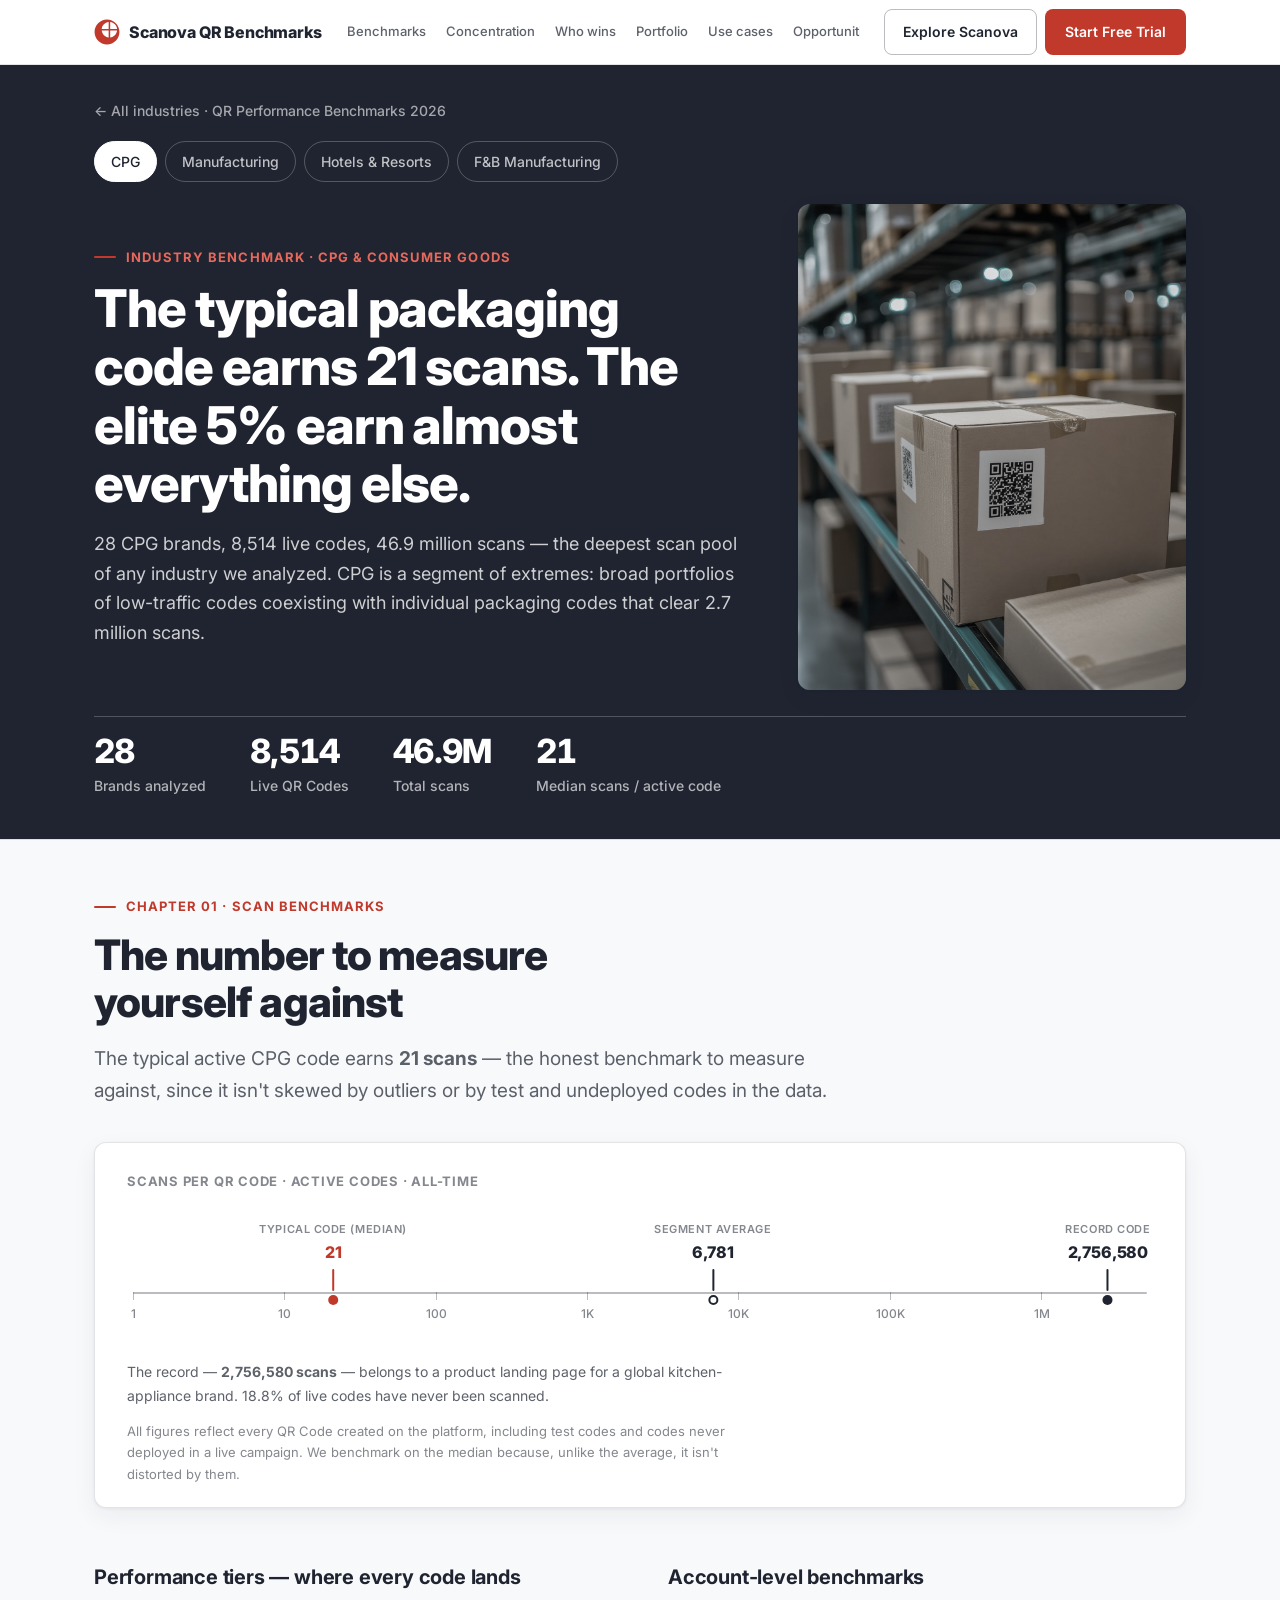
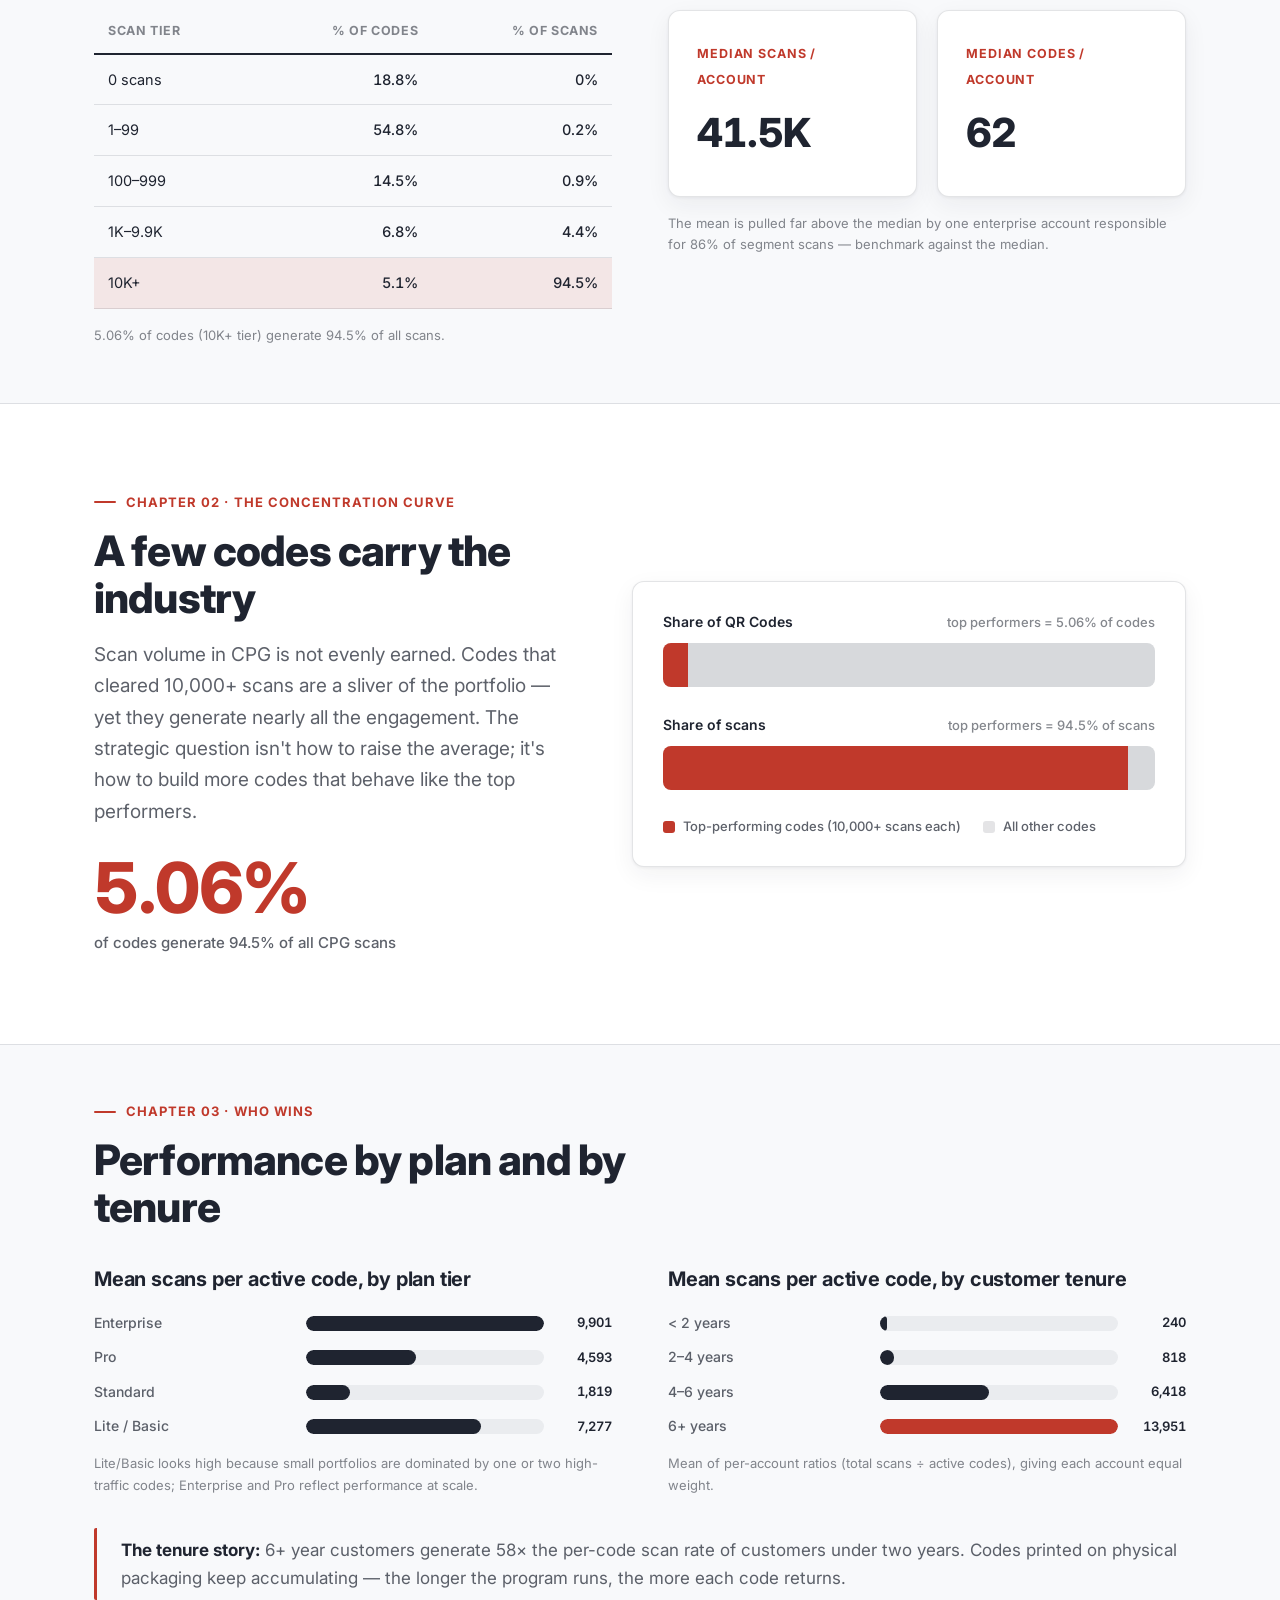
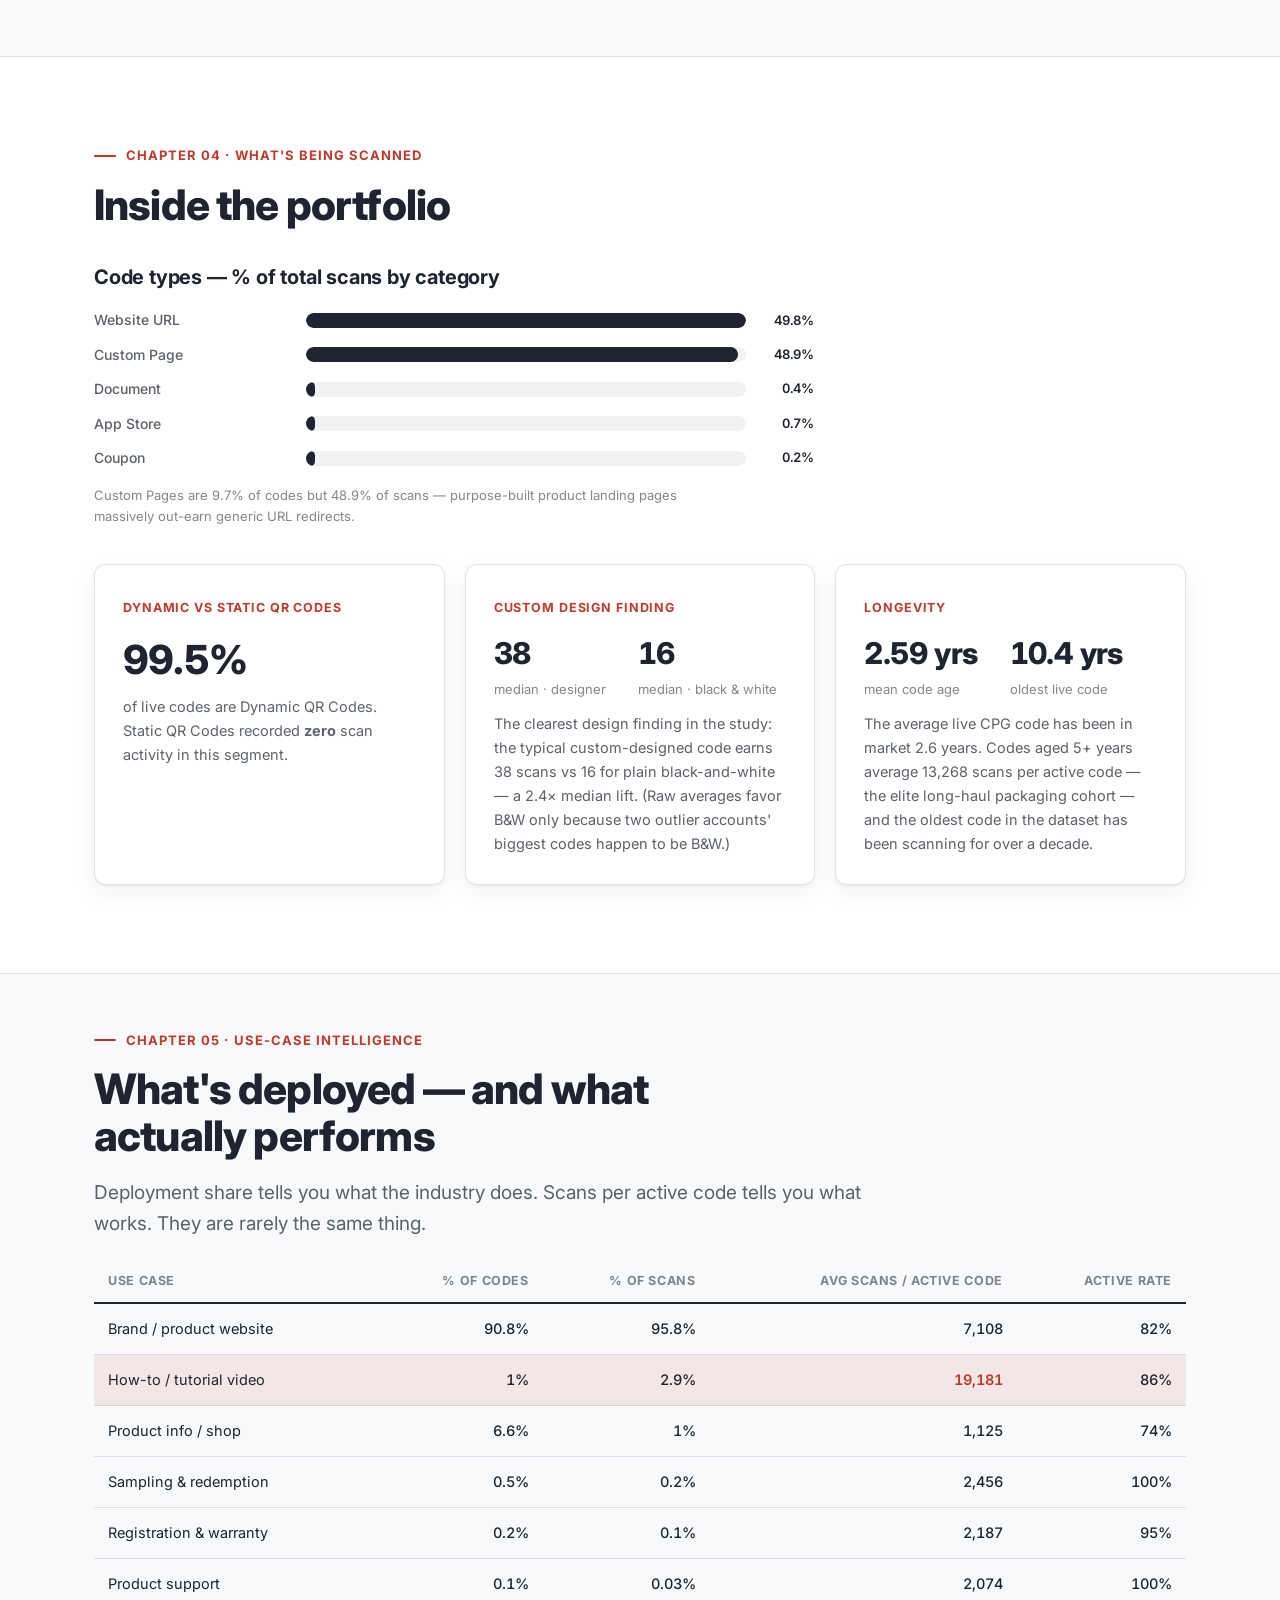
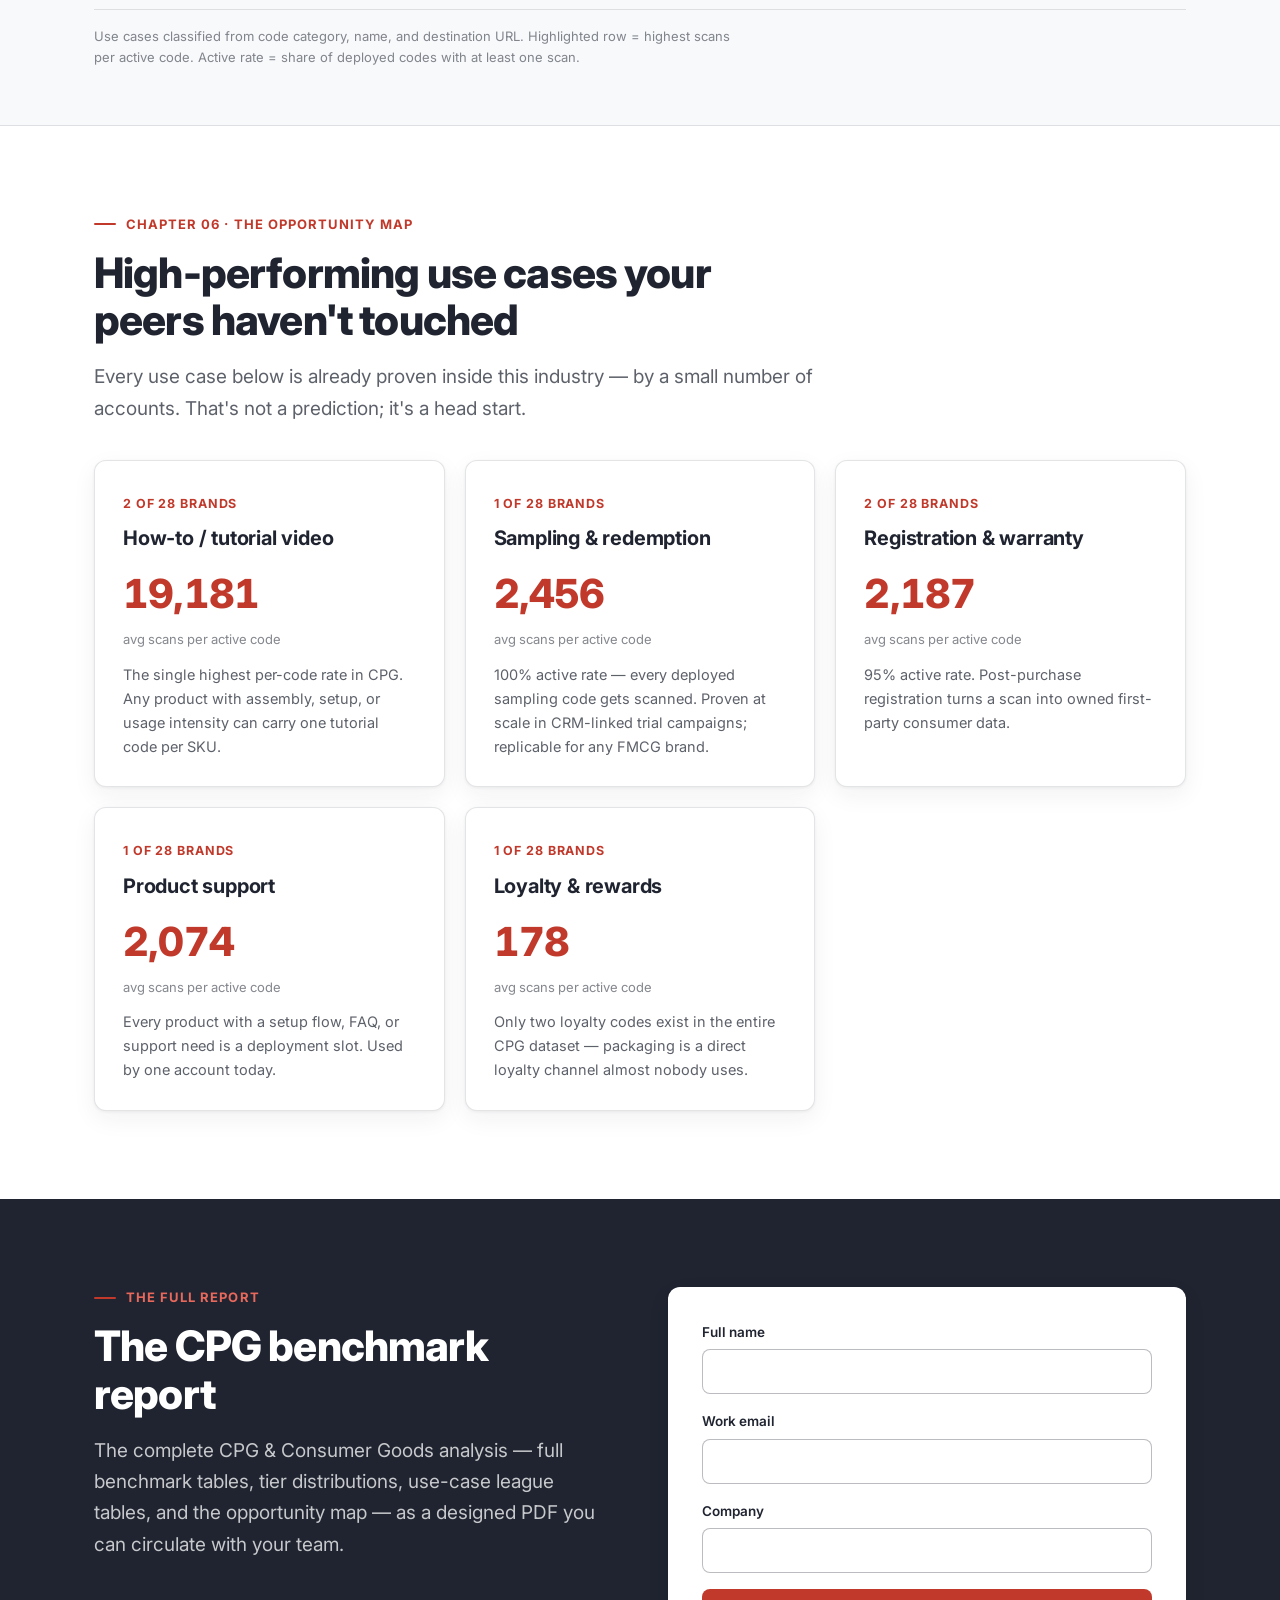
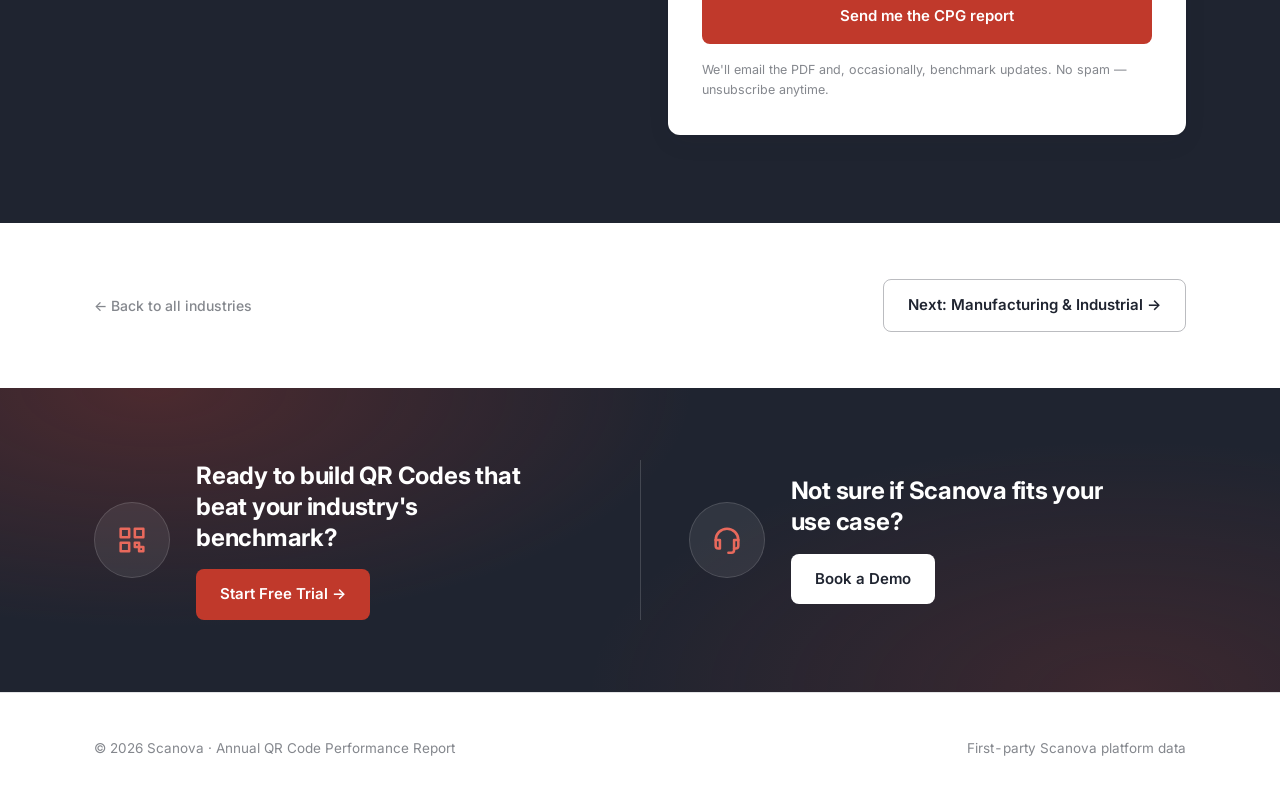
==== Annual Report/industry.html @ 104e8a63 "Initial commit: Scanova QR Code Benchmarks report site Baseline snapshot of the Annual Report site (" ====
<!DOCTYPE html>
<html lang="en">
<head>
<meta charset="UTF-8">
<meta name="viewport" content="width=device-width, initial-scale=1">
<title>Industry QR Benchmarks | Scanova</title>
<meta name="description" content="QR Code performance benchmarks from first-party Scanova scan data.">
<link rel="preconnect" href="https://fonts.googleapis.com">
<link rel="preconnect" href="https://fonts.gstatic.com" crossorigin>
<link href="https://fonts.googleapis.com/css2?family=Inter:wght@400;500;600;700;800&display=swap" rel="stylesheet">
<link rel="stylesheet" href="styles.css">
</head>
<body>

<nav class="nav">
  <div class="wrap nav-inner">
    <a class="brand" href="index.html"><img class="brand-logo" src="logo-icon-red.svg" alt="Scanova" width="26" height="26"><span>Scanova QR Benchmarks</span></a>
    <div class="nav-links chapter-nav">
      <a href="#benchmarks">Benchmarks</a>
      <a href="#concentration">Concentration</a>
      <a href="#who-wins">Who wins</a>
      <a href="#portfolio">Portfolio</a>
      <a href="#use-cases">Use cases</a>
      <a href="#opportunities">Opportunities</a>
    </div>
    <div class="nav-ctas">
      <a class="nav-cta-ghost" href="https://scanova.io/" target="_blank" rel="noopener">Explore Scanova</a>
      <a class="nav-cta" href="https://app.scanova.io/auth/register" target="_blank" rel="noopener">Start Free Trial</a>
    </div>
  </div>
</nav>

<!-- ============ HERO ============ -->
<header class="page-hero hero-dark" id="page-hero">
  <div class="wrap">
    <a class="crumb" href="index.html">← All industries · QR Performance Benchmarks 2026</a>
    <div class="switcher" id="switcher" style="margin-top:18px"></div>
    <div class="hero-grid" style="margin-top:30px">
      <div>
        <p class="eyebrow" id="h-eyebrow"></p>
        <h1 style="margin-top:14px;max-width:20ch" id="h-title"></h1>
        <p class="lede" style="margin-top:20px" id="h-summary"></p>
      </div>
      <div class="photo">
        <img id="h-photo" alt="" loading="eager" decoding="async">
      </div>
    </div>
    <div class="meta-strip" id="h-meta"></div>
  </div>
</header>

<!-- ============ 01 BENCHMARKS ============ -->
<section class="tight band" id="benchmarks">
  <div class="wrap">
    <p class="eyebrow">Chapter 01 · Scan benchmarks</p>
    <h2 style="max-width:22ch">The number to measure yourself against</h2>
    <p class="lede" id="b-lede"></p>

    <div class="instrument reveal">
      <div class="instrument-head">
        <span class="instrument-title">Scans per QR Code · active codes · all-time</span>
      </div>
      <div class="scale" id="b-scale"></div>
      <p class="instrument-note" id="b-note"></p>
      <p class="foot-note" style="margin-top:14px">All figures reflect every QR Code created on the platform, including test codes and codes never deployed in a live campaign. We benchmark on the median because, unlike the average, it isn't distorted by them.</p>
    </div>

    <div class="two-col" style="margin-top:56px">
      <div class="reveal">
        <h3>Performance tiers — where every code lands</h3>
        <div class="tbl-scroll">
          <table class="tbl" id="tier-table">
            <thead><tr><th>Scan tier</th><th class="r">% of codes</th><th class="r">% of scans</th></tr></thead>
            <tbody></tbody>
          </table>
        </div>
        <p class="foot-note" id="tier-note"></p>
      </div>
      <div class="reveal">
        <h3>Account-level benchmarks</h3>
        <div class="cards" style="grid-template-columns:1fr 1fr;margin-top:20px">
          <div class="card"><span class="k">Median scans / account</span><span class="num big" id="ab-medscans"></span></div>
          <div class="card"><span class="k">Median codes / account</span><span class="num big" id="ab-medcodes"></span></div>
        </div>
        <p class="foot-note" id="ab-note"></p>
      </div>
    </div>
  </div>
</section>

<!-- ============ 02 CONCENTRATION ============ -->
<section id="concentration">
  <div class="wrap conc">
    <div class="reveal">
      <p class="eyebrow">Chapter 02 · The concentration curve</p>
      <h2 id="c-title"></h2>
      <p class="lede" id="c-body"></p>
      <div class="conc-stat">
        <span class="num" id="c-codes"></span>
        <div class="conc-eq" id="c-eq"></div>
      </div>
    </div>
    <div>
      <div class="split-viz reveal" id="split-viz">
        <div class="split-block">
          <div class="split-label"><span>Share of QR Codes</span><span class="hint" id="sv-codes-hint"></span></div>
          <div class="split-bar"><div class="seg-red" id="sv-codes-bar"></div><div class="seg-rest"></div></div>
        </div>
        <div class="split-block">
          <div class="split-label"><span>Share of scans</span><span class="hint" id="sv-scans-hint"></span></div>
          <div class="split-bar"><div class="seg-red" id="sv-scans-bar"></div><div class="seg-rest"></div></div>
        </div>
        <div class="split-legend">
          <span><i class="sw-red"></i>Top-performing codes (10,000+ scans each)</span>
          <span><i class="sw-rest"></i>All other codes</span>
        </div>
      </div>
    </div>
  </div>
</section>

<!-- ============ 03 WHO WINS ============ -->
<section class="tight band" id="who-wins">
  <div class="wrap">
    <p class="eyebrow">Chapter 03 · Who wins</p>
    <h2 style="max-width:22ch" id="w-title">Performance by plan and by tenure</h2>
    <div class="two-col" style="margin-top:36px">
      <div class="reveal">
        <h3>Mean scans per active code, by plan tier</h3>
        <div class="bars" style="margin-top:20px" id="plan-bars"></div>
        <p class="foot-note" id="plan-note"></p>
      </div>
      <div class="reveal">
        <h3>Mean scans per active code, by customer tenure</h3>
        <div class="bars" style="margin-top:20px" id="tenure-bars"></div>
        <p class="foot-note" id="tenure-note"></p>
      </div>
    </div>
    <div class="callout reveal" id="tenure-callout"></div>
  </div>
</section>

<!-- ============ 04 PORTFOLIO ============ -->
<section id="portfolio">
  <div class="wrap">
    <p class="eyebrow">Chapter 04 · What's being scanned</p>
    <h2 style="max-width:22ch">Inside the portfolio</h2>

    <div class="reveal portfolio-bars" style="margin-top:36px">
      <h3>Code types — % of total scans by category</h3>
      <div class="bars" style="margin-top:20px" id="cat-bars"></div>
      <p class="foot-note" id="cat-note"></p>
    </div>

    <div class="cards portfolio-cards reveal">
      <div class="card">
        <span class="k">Dynamic vs Static QR Codes</span>
        <span class="num big" id="dyn-pct"></span>
        <p>of live codes are Dynamic QR Codes. Static QR Codes recorded <strong>zero</strong> scan activity in this segment.</p>
      </div>
      <div class="card">
        <span class="k">Custom design finding</span>
        <div style="display:flex;gap:32px;margin:10px 0 12px">
          <div><span class="num" style="font-size:30px" id="des-med"></span><div class="small">median · designer</div></div>
          <div><span class="num" style="font-size:30px" id="bw-med"></span><div class="small">median · black &amp; white</div></div>
        </div>
        <p id="des-story"></p>
      </div>
      <div class="card">
        <span class="k">Longevity</span>
        <div style="display:flex;gap:32px;margin:10px 0 12px;flex-wrap:wrap">
          <div><span class="num" style="font-size:30px" id="age-mean"></span><div class="small">mean code age</div></div>
          <div><span class="num" style="font-size:30px" id="age-oldest"></span><div class="small">oldest live code</div></div>
        </div>
        <p id="age-story"></p>
      </div>
    </div>
  </div>
</section>

<!-- ============ 05 USE CASES ============ -->
<section class="tight band" id="use-cases">
  <div class="wrap">
    <p class="eyebrow">Chapter 05 · Use-case intelligence</p>
    <h2 style="max-width:24ch">What's deployed — and what actually performs</h2>
    <p class="lede">Deployment share tells you what the industry does. Scans per active code tells you what works. They are rarely the same thing.</p>
    <div class="tbl-scroll reveal">
      <table class="tbl" id="uc-table">
        <thead>
          <tr>
            <th>Use case</th>
            <th class="r">% of codes</th>
            <th class="r">% of scans</th>
            <th class="r">Avg scans / active code</th>
            <th class="r">Active rate</th>
          </tr>
        </thead>
        <tbody></tbody>
      </table>
    </div>
    <p class="foot-note">Use cases classified from code category, name, and destination URL. Highlighted row = highest scans per active code. Active rate = share of deployed codes with at least one scan.</p>
  </div>
</section>

<!-- ============ 06 OPPORTUNITIES ============ -->
<section id="opportunities">
  <div class="wrap">
    <p class="eyebrow">Chapter 06 · The opportunity map</p>
    <h2 style="max-width:24ch">High-performing use cases your peers haven't touched</h2>
    <p class="lede">Every use case below is already proven inside this industry — by a small number of accounts. That's not a prediction; it's a head start.</p>
    <div class="cards" id="opp-cards"></div>
  </div>
</section>

<!-- ============ GET THE REPORT ============ -->
<section class="band-ink" id="get-report">
  <div class="wrap lead">
    <div>
      <p class="eyebrow">The full report</p>
      <h2 style="max-width:18ch" id="g-title"></h2>
      <p class="lede" id="g-body"></p>
    </div>
    <div>
      <form class="lead-form" id="lead-form" novalidate>
        <div>
          <label for="lf-name">Full name</label>
          <input id="lf-name" name="name" type="text" autocomplete="name" required>
        </div>
        <div>
          <label for="lf-email">Work email</label>
          <input id="lf-email" name="email" type="email" autocomplete="email" required>
        </div>
        <div>
          <label for="lf-company">Company</label>
          <input id="lf-company" name="company" type="text" autocomplete="organization" required>
        </div>
        <input type="hidden" name="industry" id="lf-industry">
        <button type="submit" id="lf-btn">Send me the report</button>
        <p class="fine">We'll email the PDF and, occasionally, benchmark updates. No spam — unsubscribe anytime.</p>
      </form>
      <div class="lead-success" id="lead-success" style="background:var(--paper)">
        <h3 style="color:var(--ink)">Check your inbox</h3>
        <p style="color:var(--ink-70);margin-top:8px">Your report is on its way.</p>
      </div>
    </div>
  </div>
</section>

<!-- ============ NEXT INDUSTRY ============ -->
<section class="tight">
  <div class="wrap" style="display:flex;justify-content:space-between;align-items:center;flex-wrap:wrap;gap:20px">
    <a class="crumb" href="index.html">← Back to all industries</a>
    <a class="btn btn-ghost" id="next-link" href="#"></a>
  </div>
</section>

<!-- ============ SCANOVA CTA BAND ============ -->
<section class="cta-band">
  <div class="wrap cta-band-grid">
    <div class="cta-cell">
      <div class="cta-icon" aria-hidden="true">
        <svg viewBox="0 0 24 24"><path d="M4 4h6v6H4zM14 4h6v6h-6zM4 14h6v6H4z"/><path d="M14 14h3v3h-3zM17 17h3v3h-3z"/></svg>
      </div>
      <div>
        <h3>Ready to build QR Codes that beat your industry's benchmark?</h3>
        <a class="cta-btn-solid" href="https://app.scanova.io/auth/register" target="_blank" rel="noopener">Start Free Trial →</a>
      </div>
    </div>
    <div class="cta-band-divider" aria-hidden="true"></div>
    <div class="cta-cell">
      <div class="cta-icon" aria-hidden="true">
        <svg viewBox="0 0 24 24"><path d="M4 12a8 8 0 0 1 16 0"/><path d="M4 12v4a2 2 0 0 0 2 2h1v-6H5"/><path d="M20 12v4a2 2 0 0 1-2 2h-1v-6h2"/><path d="M17 18v1a2 2 0 0 1-2 2h-2"/></svg>
      </div>
      <div>
        <h3>Not sure if Scanova fits your use case?</h3>
        <a class="cta-btn-white" href="https://trycon.dayschedule.com/qr-code-generator-demo" target="_blank" rel="noopener">Book a Demo</a>
      </div>
    </div>
  </div>
</section>

<footer>
  <div class="wrap footer-inner">
    <span>© 2026 Scanova · Annual QR Code Performance Report</span>
    <span class="mono" id="footer-note"></span>
  </div>
</footer>

<script src="report-data.js"></script>
<script>
/* ---------- resolve industry ---------- */
const params = new URLSearchParams(location.search);
const key = INDUSTRY_ORDER.includes(params.get("i")) ? params.get("i") : "cpg";
const D = REPORT.industries[key];

document.title = D.name + " QR Benchmarks 2026 | Scanova";
document.querySelector('meta[name="description"]').content =
  `QR Code performance benchmarks for ${D.name}: ${D.accounts} brands, ${fmt(D.codes)} codes, ${D.scansDisplay} scans of first-party Scanova data.`;
document.getElementById("footer-note").textContent = REPORT.meta.dataNote;

/* ---------- hero ---------- */
document.getElementById("h-eyebrow").textContent = "Industry benchmark · " + D.name;
document.getElementById("h-title").textContent = D.heroLine;
document.getElementById("h-summary").textContent = D.summary;
const hp = document.getElementById("h-photo"); hp.src = D.heroImage; hp.alt = D.heroImageAlt;
document.getElementById("h-meta").innerHTML = `
  <div><span class="num" data-count="${D.accounts}">0</span><span class="label">Brands analyzed</span></div>
  <div><span class="num" data-count="${D.codes}">0</span><span class="label">Live QR Codes</span></div>
  <div><span class="num">${D.scansDisplay}</span><span class="label">Total scans</span></div>
  <div><span class="num" data-count="${D.medianActive}">0</span><span class="label">Median scans / active code</span></div>`;

const sw = document.getElementById("switcher");
INDUSTRY_ORDER.forEach(k=>{
  const a = document.createElement("a");
  a.href = "industry.html?i="+k;
  a.textContent = REPORT.industries[k].shortName;
  if(k===key) a.className = "current";
  sw.appendChild(a);
});

/* ---------- reveal / bars / counts ---------- */
function countUp(el){
  const target = parseFloat(el.dataset.count), dur = 1100, t0 = performance.now();
  function tick(t){
    const p = Math.min(1,(t-t0)/dur), e = 1-Math.pow(1-p,3);
    el.textContent = Math.round(target*e).toLocaleString("en-US");
    if(p<1) requestAnimationFrame(tick);
  }
  requestAnimationFrame(tick);
}
const io = new IntersectionObserver(entries=>{
  entries.forEach(en=>{
    if(!en.isIntersecting) return;
    en.target.classList.add("in");
    en.target.querySelectorAll(".bar-fill").forEach(b=>{ b.style.width = b.dataset.w + "%"; });
    en.target.querySelectorAll("[data-count]").forEach(countUp);
    if(en.target.id === "split-viz") setTimeout(fillSplit, 250);
    io.unobserve(en.target);
  });
},{threshold:.25});

/* ---------- 01 benchmarks ---------- */
document.getElementById("b-lede").innerHTML =
  `The typical active ${D.shortName} code earns <strong>${fmt(D.medianActive)} scans</strong> — the honest benchmark to measure against, since it isn't skewed by outliers or by test and undeployed codes in the data.`;

const SCALE_MAX = 5e6;
const bScale = document.getElementById("b-scale");
(function(){
  const axis = document.createElement("div"); axis.className = "scale-axis"; bScale.appendChild(axis);
  [1,10,100,1e3,1e4,1e5,1e6].forEach(v=>{
    const t = document.createElement("div"); t.className = "scale-tick";
    t.style.left = logPos(v,SCALE_MAX)+"%";
    t.innerHTML = `<span>${fmtCompact(v)}</span>`;
    bScale.appendChild(t);
  });
  [
    {label:"Typical code (median)", v:D.medianActive, cls:"is-red"},
    {label:"Segment average", v:D.meanActive, cls:"is-hollow"},
    {label:"Record code", v:D.maxCode, cls:""}
  ].forEach(m=>{
    const el = document.createElement("div");
    el.className = "marker "+m.cls;
    el.style.left = logPos(m.v,SCALE_MAX)+"%";
    el.innerHTML = `<div class="flag">${m.label}</div><div class="val">${fmt(m.v)}</div><div class="stem"></div><div class="dot"></div>`;
    bScale.appendChild(el);
  });
})();
document.getElementById("b-note").innerHTML =
  `The record — <strong>${fmt(D.maxCode)} scans</strong> — belongs to ${D.maxCodeDesc}. ${D.zeroPct}% of live codes have never been scanned.`;

const tierBody = document.querySelector("#tier-table tbody");
D.tiers.forEach(t=>{
  const tr = document.createElement("tr");
  if(t.hl) tr.className = "hl";
  tr.innerHTML = `<td>${t.tier}</td><td class="n r">${t.codesPct}%</td><td class="n r">${t.scansPct}%</td>`;
  tierBody.appendChild(tr);
});
document.getElementById("tier-note").textContent =
  `${D.concPctCodes}% of codes (10K+ tier) generate ${D.concPctScans}% of all scans.`;

document.getElementById("ab-medscans").textContent = D.accountBench.medScans;
document.getElementById("ab-medcodes").textContent = D.accountBench.medCodes;
document.getElementById("ab-note").textContent = D.accountNote;

/* ---------- 02 concentration ---------- */
document.getElementById("c-title").textContent = "A few codes carry the industry";
document.getElementById("c-body").textContent =
  `Scan volume in ${D.shortName} is not evenly earned. Codes that cleared 10,000+ scans are a sliver of the portfolio — yet they generate nearly all the engagement. The strategic question isn't how to raise the average; it's how to build more codes that behave like the top performers.`;
document.getElementById("c-codes").textContent = D.concPctCodes + "%";
document.getElementById("c-eq").textContent = `of codes generate ${D.concPctScans}% of all ${D.shortName} scans`;

/* codes-vs-scans split bars */
document.getElementById("sv-codes-hint").textContent = `top performers = ${D.concPctCodes}% of codes`;
document.getElementById("sv-scans-hint").textContent = `top performers = ${D.concPctScans}% of scans`;
function fillSplit(){
  document.getElementById("sv-codes-bar").style.width = D.concPctCodes + "%";
  document.getElementById("sv-scans-bar").style.width = D.concPctScans + "%";
}

/* ---------- 03 who wins ---------- */
function renderBars(elId, rows, labelKey, valKey, redMax){
  const el = document.getElementById(elId);
  const max = Math.max(...rows.map(r=>r[valKey]));
  rows.forEach(r=>{
    const row = document.createElement("div");
    row.className = "bar-row";
    row.innerHTML = `
      <span class="name">${r[labelKey]}</span>
      <div class="bar-track"><div class="bar-fill ${redMax && r[valKey]===max ? "red":""}" data-w="${Math.max(3, r[valKey]/max*100)}"></div></div>
      <span class="v">${fmt(r[valKey])}</span>`;
    el.appendChild(row);
  });
}
renderBars("plan-bars", D.planTiers, "plan", "meanPerCode", false);
renderBars("tenure-bars", D.tenure, "band", "meanPerCode", true);
document.getElementById("plan-note").textContent = D.planNote;
document.getElementById("tenure-note").textContent = "Mean of per-account ratios (total scans ÷ active codes), giving each account equal weight.";
document.getElementById("tenure-callout").innerHTML = `<strong>The tenure story:</strong> ${D.tenureInsight}`;

/* ---------- 04 portfolio ---------- */
(function(){
  const el = document.getElementById("cat-bars");
  const rows = D.categories;
  const max = Math.max(...rows.map(r=>r.scansPct));
  rows.forEach(r=>{
    const row = document.createElement("div");
    row.className = "bar-row";
    row.innerHTML = `
      <span class="name" title="${r.name}">${r.name}</span>
      <div class="bar-track"><div class="bar-fill" data-w="${Math.max(2, r.scansPct/max*100)}"></div></div>
      <span class="v">${r.scansPct}%</span>`;
    el.appendChild(row);
  });
})();
document.getElementById("cat-note").textContent = D.categoryInsight;
document.getElementById("dyn-pct").textContent = D.dynamicPct + "%";
document.getElementById("des-med").textContent = D.design.designerMed;
document.getElementById("bw-med").textContent = D.design.bwMed;
document.getElementById("des-story").textContent = D.design.story;
document.getElementById("age-mean").textContent = D.longevity.meanAge;
document.getElementById("age-oldest").textContent = D.longevity.oldest;
document.getElementById("age-story").textContent = D.longevity.story;

/* ---------- 05 use cases ---------- */
(function(){
  const tbody = document.querySelector("#uc-table tbody");
  const best = Math.max(...D.useCases.map(u=>u.avgActive));
  D.useCases.forEach(u=>{
    const tr = document.createElement("tr");
    if(u.avgActive === best) tr.className = "hl";
    tr.innerHTML = `
      <td>${u.name}</td>
      <td class="n r">${u.codesPct}%</td>
      <td class="n r">${u.scansPct}%</td>
      <td class="n r"${u.avgActive===best ? ' style="color:var(--accent);font-weight:600"':''}>${fmt(u.avgActive)}</td>
      <td class="n r">${u.activePct}%</td>`;
    tbody.appendChild(tr);
  });
})();

/* ---------- 06 opportunities ---------- */
(function(){
  const wrap = document.getElementById("opp-cards");
  D.opportunities.forEach(o=>{
    const c = document.createElement("div");
    c.className = "card reveal";
    c.innerHTML = `
      <span class="k">${o.penetration}</span>
      <h3>${o.name}</h3>
      <span class="num big" style="color:var(--accent)">${fmt(o.avg)}</span>
      <div class="small mono" style="margin-bottom:12px">avg scans per active code</div>
      <p>${o.body}</p>`;
    wrap.appendChild(c);
  });
})();

/* ---------- get report ---------- */
document.getElementById("g-title").textContent = "The " + D.shortName + " benchmark report";
document.getElementById("g-body").textContent =
  `The complete ${D.name} analysis — full benchmark tables, tier distributions, use-case league tables, and the opportunity map — as a designed PDF you can circulate with your team.`;
document.getElementById("lf-industry").value = key;
document.getElementById("lf-btn").textContent = "Send me the " + D.shortName + " report";
document.getElementById("lead-form").addEventListener("submit", e=>{
  e.preventDefault();
  const form = e.target;
  if(!form.checkValidity()){ form.reportValidity(); return; }
  /* TODO: POST to marketing automation endpoint here */
  form.style.display = "none";
  document.getElementById("lead-success").classList.add("show");
});

/* ---------- next industry ---------- */
const nextKey = INDUSTRY_ORDER[(INDUSTRY_ORDER.indexOf(key)+1) % INDUSTRY_ORDER.length];
const nl = document.getElementById("next-link");
nl.href = "industry.html?i="+nextKey;
nl.textContent = "Next: " + REPORT.industries[nextKey].name + " →";

/* observe reveals + hero meta */
document.querySelectorAll(".reveal").forEach(el=>io.observe(el));
io.observe(document.getElementById("h-meta"));
io.observe(document.getElementById("split-viz"));
</script>
</body>
</html>
---- Annual Report/styles.css ----
/* ============================================================
   Scanova — QR Performance Benchmarks
   Aligned with scanova.io: Inter everywhere, Scanova crimson
   (#c0392b) as the accent, soft rounded cards, white surfaces.
   ============================================================ */

:root{
  --ink:#1f2430;
  --ink-70:rgba(31,36,48,.72);
  --ink-55:rgba(31,36,48,.55);
  --ink-30:rgba(31,36,48,.3);
  --ink-12:rgba(31,36,48,.12);
  --ink-06:rgba(31,36,48,.06);
  --paper:#ffffff;
  --paper-warm:#f8f9fb;
  --accent:#c0392b;          /* Scanova brand crimson */
  --accent-dark:#a93226;
  --accent-dim:rgba(192,57,43,.1);
  --font:'Inter',-apple-system,BlinkMacSystemFont,'Segoe UI',sans-serif;
  --max:1140px;
  --rail:24px;
  --radius:12px;
  --radius-sm:8px;
  --shadow:0 1px 3px rgba(31,36,48,.06),0 8px 24px rgba(31,36,48,.06);
}

*{margin:0;padding:0;box-sizing:border-box}
html{scroll-behavior:smooth;scroll-padding-top:76px}
@media (prefers-reduced-motion:reduce){
  html{scroll-behavior:auto}
  *,*::before,*::after{animation-duration:.01ms!important;transition-duration:.01ms!important}
}
body{
  font-family:var(--font);
  color:var(--ink);
  background:var(--paper);
  font-size:16px;
  line-height:1.65;
  -webkit-font-smoothing:antialiased;
}
a{color:inherit}
button{font:inherit;cursor:pointer}
:focus-visible{outline:2px solid var(--accent);outline-offset:2px}

.wrap{max-width:var(--max);margin:0 auto;padding:0 var(--rail)}

/* ---- type roles ---- */
.eyebrow{
  font-size:13px;font-weight:700;
  letter-spacing:.08em;text-transform:uppercase;
  color:var(--accent);
  display:flex;align-items:center;gap:10px;
}
.eyebrow::before{content:'';width:22px;height:2px;background:var(--accent);border-radius:2px}
h1,h2,h3{font-weight:800;line-height:1.12;letter-spacing:-.02em}
h1{font-size:clamp(36px,5.4vw,62px)}
h2{font-size:clamp(27px,3.8vw,42px);margin:14px 0 18px}
h3{font-size:20px;font-weight:700;line-height:1.3;letter-spacing:-.01em}
.lede{font-size:clamp(17px,2vw,19px);color:var(--ink-70);max-width:64ch}
.num{font-weight:800;letter-spacing:-.02em;font-variant-numeric:tabular-nums}
.mono{font-variant-numeric:tabular-nums}
.small{font-size:13px;color:var(--ink-55)}

section{padding:88px 0}
section.tight{padding:56px 0}
.band{background:var(--paper-warm);border-top:1px solid var(--ink-12);border-bottom:1px solid var(--ink-12)}
.band-ink{background:var(--ink);color:var(--paper)}
.band-ink .eyebrow{color:#e8695c}
.band-ink .lede{color:rgba(255,255,255,.75)}

/* ---- nav ---- */
.nav{
  position:sticky;top:0;z-index:50;
  background:rgba(255,255,255,.94);
  backdrop-filter:blur(10px);
  border-bottom:1px solid var(--ink-12);
}
.nav-inner{display:flex;align-items:center;gap:16px;height:64px}
.brand{display:flex;align-items:center;gap:9px;text-decoration:none;font-weight:800;font-size:16px;letter-spacing:-.01em;white-space:nowrap;flex:none}
.brand .brand-logo{width:26px;height:26px;display:block;flex:none}
.nav-links{display:flex;gap:0;margin-left:auto;align-items:center}
.nav-links a,.nav-links .nav-drop-btn{
  text-decoration:none;font-size:14px;font-weight:500;
  padding:8px 13px;color:var(--ink-70);white-space:nowrap;border-radius:var(--radius-sm);
  background:none;border:none;display:inline-flex;align-items:center;gap:6px;
}
.nav-links a:hover,.nav-links .nav-drop-btn:hover{color:var(--ink);background:var(--ink-06)}
.nav-cta{
  margin-left:12px;flex:none;
  background:var(--accent);color:#fff;text-decoration:none;
  font-size:14px;font-weight:600;padding:11px 20px;border-radius:var(--radius-sm);
  transition:background .15s;
}
.nav-cta:hover{background:var(--accent-dark)}
@media(max-width:900px){.nav-links a:not(.nav-keep),.nav-drop{display:none}}
@media(max-width:640px){.nav-cta{display:none}}

/* ---- nav dropdown ---- */
.nav-drop{position:relative}
.nav-drop-btn .caret{width:8px;height:8px;border-right:2px solid currentColor;border-bottom:2px solid currentColor;transform:rotate(45deg) translateY(-2px);transition:transform .15s}
.nav-drop.open .nav-drop-btn .caret{transform:rotate(-135deg) translateY(-2px)}
.nav-drop-menu{
  position:absolute;top:calc(100% + 8px);left:0;min-width:280px;
  background:var(--paper);border:1px solid var(--ink-12);border-radius:var(--radius);
  box-shadow:var(--shadow);padding:8px;display:none;z-index:60;
}
.nav-drop.open .nav-drop-menu{display:block}
.nav-drop-menu a{
  display:block;padding:10px 14px;border-radius:var(--radius-sm);
  text-decoration:none;font-size:14px;font-weight:500;color:var(--ink);
}
.nav-drop-menu a:hover{background:var(--accent-dim);color:var(--accent-dark)}
.nav-drop-menu a span{display:block;font-size:12px;font-weight:400;color:var(--ink-55)}

/* ---- buttons ---- */
.btn{
  display:inline-flex;align-items:center;gap:8px;
  font-size:15px;font-weight:600;
  padding:13px 24px;border-radius:var(--radius-sm);text-decoration:none;
  border:1.5px solid transparent;
  transition:background .15s,color .15s,border-color .15s;
}
.btn-solid{background:var(--accent);color:#fff}
.btn-solid:hover{background:var(--accent-dark)}
.btn-ghost{background:transparent;color:var(--ink);border-color:var(--ink-30)}
.btn-ghost:hover{border-color:var(--accent);color:var(--accent)}
.band-ink .btn-ghost{color:#fff;border-color:rgba(255,255,255,.4)}
.band-ink .btn-ghost:hover{border-color:#e8695c;color:#e8695c}

/* ---- hero ---- */
.hero{padding:96px 0 72px}
.hero h1 .accent{color:var(--accent)}
.meta-strip{
  display:flex;flex-wrap:wrap;gap:0;margin-top:44px;
  border-top:1px solid var(--ink-12);
}
.meta-strip>div{padding:22px 36px 4px 0;margin-right:36px}
.meta-strip .num{font-size:clamp(28px,3.4vw,42px);display:block;line-height:1.1}
.meta-strip .label{font-size:14px;font-weight:500;color:var(--ink-70);margin-top:4px;display:block}

/* ---- benchmark instrument (log scale) ---- */
.instrument{border:1px solid var(--ink-12);border-radius:var(--radius);background:var(--paper);box-shadow:var(--shadow);padding:28px 32px 22px;margin-top:36px}
.instrument-head{display:flex;flex-wrap:wrap;align-items:center;gap:12px;justify-content:space-between;margin-bottom:28px}
.instrument-title{font-size:13px;font-weight:700;letter-spacing:.06em;text-transform:uppercase;color:var(--ink-55)}
.seg{display:flex;flex-wrap:wrap;gap:6px}
.seg button{
  font-size:14px;font-weight:500;padding:8px 15px;border:1px solid var(--ink-12);
  background:transparent;border-radius:999px;color:var(--ink-70);
  transition:all .15s;
}
.seg button:hover{border-color:var(--ink-30)}
.seg button[aria-pressed="true"]{background:var(--ink);color:#fff;border-color:var(--ink)}
.scale{position:relative;height:116px;margin:8px 6px 0}
.scale-axis{position:absolute;left:0;right:0;top:72px;height:2px;background:var(--ink-30);border-radius:2px}
.scale-tick{position:absolute;top:72px;width:1px;height:8px;background:var(--ink-30)}
.scale-tick span{position:absolute;top:12px;left:50%;transform:translateX(-50%);font-size:12px;font-weight:500;color:var(--ink-55);white-space:nowrap}
.marker{position:absolute;top:0;transform:translateX(-50%);text-align:center;transition:left .5s cubic-bezier(.4,0,.2,1)}
.marker .flag{font-size:11px;font-weight:600;letter-spacing:.05em;text-transform:uppercase;color:var(--ink-55);white-space:nowrap}
.marker .val{font-weight:800;font-size:16px;white-space:nowrap;letter-spacing:-.01em}
.marker .stem{width:2px;height:22px;background:var(--ink);margin:4px auto 0;border-radius:2px}
.marker .dot{width:10px;height:10px;border-radius:50%;background:var(--ink);margin:0 auto;transform:translateY(4px)}
.marker.is-red .stem,.marker.is-red .dot{background:var(--accent)}
.marker.is-red .val{color:var(--accent)}
.marker.is-hollow .dot{background:var(--paper);border:2px solid var(--ink)}
.instrument-note{margin-top:24px;font-size:14px;color:var(--ink-70);max-width:72ch}

/* ---- tabs ---- */
.tabs{display:flex;gap:0;border-bottom:2px solid var(--ink-12);overflow-x:auto;margin-top:36px;scrollbar-width:none}
.tabs::-webkit-scrollbar{display:none}
.tabs button{
  background:none;border:none;border-bottom:3px solid transparent;margin-bottom:-2px;
  font-size:15px;font-weight:600;
  padding:14px 22px;color:var(--ink-55);white-space:nowrap;
}
.tabs button:hover{color:var(--ink)}
.tabs button[aria-selected="true"]{color:var(--accent);border-bottom-color:var(--accent)}
.tabpanel{padding-top:44px}
.tabpanel[hidden]{display:none}

.industry-grid{display:grid;grid-template-columns:minmax(0,1.05fr) minmax(0,1fr);gap:56px;align-items:start}
@media(max-width:860px){.industry-grid{grid-template-columns:1fr}}
.sig-stat .num{font-size:clamp(64px,9vw,116px);line-height:.95;display:block}
.sig-stat .cap{font-size:14px;font-weight:500;color:var(--ink-70);margin-top:10px;display:block;max-width:34ch}
.stat-row{display:flex;gap:0;margin-top:28px;border-top:1px solid var(--ink-12);flex-wrap:wrap}
.stat-row>div{padding:16px 30px 0 0;margin-right:30px}
.stat-row .num{font-size:23px;display:block}
.stat-row .label{font-size:13px;font-weight:500;color:var(--ink-70);margin-top:2px;display:block}
.insight-list{list-style:none;display:grid;gap:18px}
.insight-list li{padding-left:22px;position:relative;color:var(--ink-70);font-size:15px}
.insight-list li::before{content:'';position:absolute;left:0;top:8px;width:9px;height:9px;background:var(--accent);border-radius:2.5px}
.insight-list li strong{color:var(--ink)}
.panel-ctas{display:flex;gap:12px;margin-top:32px;flex-wrap:wrap}

/* ---- bars ---- */
.bars{display:grid;gap:13px;margin-top:8px}
.bar-row{display:grid;grid-template-columns:200px 1fr 56px;gap:12px;align-items:center;font-size:14px}
.bar-row .name{
  color:var(--ink-70);font-weight:500;line-height:1.3;
  display:-webkit-box;-webkit-line-clamp:2;-webkit-box-orient:vertical;overflow:hidden;
}
.bar-track{height:15px;background:var(--ink-06);border-radius:999px;overflow:hidden}
.bar-fill{height:100%;background:var(--ink);border-radius:999px;width:0;transition:width .8s cubic-bezier(.4,0,.2,1)}
.bar-fill.red{background:var(--accent)}
.bar-row .v{font-size:13px;font-weight:600;text-align:right;font-variant-numeric:tabular-nums}
@media(max-width:560px){.bar-row{grid-template-columns:124px 1fr 50px}}

/* ---- concentration: codes-vs-scans comparison bars ---- */
.conc{display:grid;grid-template-columns:minmax(0,1fr) minmax(0,1.15fr);gap:56px;align-items:center}
@media(max-width:860px){.conc{grid-template-columns:1fr}}
.conc-stat{margin-top:26px}
.conc-stat .num{font-size:clamp(44px,6vw,70px);color:var(--accent);line-height:1}
.conc-eq{font-size:15px;font-weight:500;color:var(--ink-70);margin-top:8px}
.split-viz{border:1px solid var(--ink-12);border-radius:var(--radius);box-shadow:var(--shadow);background:var(--paper);padding:28px 30px}
.split-block{margin-bottom:26px}
.split-block:last-child{margin-bottom:0}
.split-label{display:flex;justify-content:space-between;align-items:baseline;font-size:14px;font-weight:600;margin-bottom:10px}
.split-label .hint{font-size:13px;font-weight:500;color:var(--ink-55)}
.split-bar{display:flex;height:44px;border-radius:var(--radius-sm);overflow:hidden;background:var(--ink-06)}
.split-bar .seg-red{background:var(--accent);width:0;min-width:5px;transition:width 1s cubic-bezier(.4,0,.2,1)}
.split-bar .seg-rest{background:var(--ink-12);flex:1}
.split-legend{display:flex;gap:22px;margin-top:20px;font-size:13px;font-weight:500;color:var(--ink-70);flex-wrap:wrap}
.split-legend span{display:inline-flex;align-items:center;gap:8px}
.split-legend i{width:12px;height:12px;border-radius:3px;display:inline-block}
.split-legend .sw-red{background:var(--accent)}
.split-legend .sw-rest{background:var(--ink-12)}

/* ---- data tables ---- */
.tbl{width:100%;border-collapse:collapse;font-size:14.5px;margin-top:20px}
.tbl th{
  font-size:12.5px;letter-spacing:.05em;text-transform:uppercase;
  color:var(--ink-55);text-align:left;font-weight:700;
  padding:11px 14px;border-bottom:2px solid var(--ink);
}
.tbl td{padding:13px 14px;border-bottom:1px solid var(--ink-12);vertical-align:top}
.tbl td.n{font-variant-numeric:tabular-nums;white-space:nowrap;font-weight:500}
.tbl tr.hl td{background:var(--accent-dim)}
.tbl .r{text-align:right}
.tbl-scroll{overflow-x:auto;-webkit-overflow-scrolling:touch}

/* ---- cards ---- */
.cards{display:grid;grid-template-columns:repeat(auto-fit,minmax(260px,1fr));gap:20px;margin-top:36px}
.card{border:1px solid var(--ink-12);border-radius:var(--radius);padding:28px;background:var(--paper);box-shadow:var(--shadow)}
.card .k{font-size:12.5px;font-weight:700;letter-spacing:.07em;text-transform:uppercase;color:var(--accent)}
.card h3{margin:10px 0 10px}
.card p{font-size:14.5px;color:var(--ink-70)}
.card .big{font-size:clamp(30px,3.4vw,40px);display:block;margin:8px 0 2px}

/* ---- findings ---- */
.finding{
  display:grid;grid-template-columns:96px minmax(0,1fr);gap:28px;
  padding:36px 0;border-top:1px solid var(--ink-12);
}
.finding:last-of-type{border-bottom:1px solid var(--ink-12)}
.finding .fnum{font-weight:800;font-size:32px;color:var(--ink-30);letter-spacing:-.02em}
.finding h3{margin-bottom:8px}
.finding p{color:var(--ink-70);max-width:72ch}
@media(max-width:640px){.finding{grid-template-columns:1fr;gap:8px}}

/* ---- lead capture ---- */
.lead{display:grid;grid-template-columns:minmax(0,1fr) minmax(0,1fr);gap:56px;align-items:start}
@media(max-width:860px){.lead{grid-template-columns:1fr}}
.lead-form{display:grid;gap:16px;background:var(--paper);color:var(--ink);border-radius:var(--radius);box-shadow:var(--shadow);padding:34px}
.lead-form label{font-size:13.5px;font-weight:600;color:var(--ink);display:block;margin-bottom:6px}
.lead-form input,.lead-form select{
  width:100%;font-family:var(--font);font-size:15px;padding:12px 14px;
  border:1px solid var(--ink-30);border-radius:var(--radius-sm);background:var(--paper);
}
.lead-form input:focus,.lead-form select:focus{border-color:var(--accent);outline:none;box-shadow:0 0 0 3px var(--accent-dim)}
.lead-form button{border:none;background:var(--accent);color:#fff;font-size:15px;font-weight:600;padding:15px;border-radius:var(--radius-sm);transition:background .15s}
.lead-form button:hover{background:var(--accent-dark)}
.lead-form .fine{font-size:12.5px;color:var(--ink-55)}
.lead-success{display:none;padding:34px;border:1px solid var(--accent);border-radius:var(--radius)}
.lead-success.show{display:block}

/* ---- reveal on scroll ---- */
.reveal{opacity:0;transform:translateY(14px);transition:opacity .6s,transform .6s}
.reveal.in{opacity:1;transform:none}
@media (prefers-reduced-motion:reduce){.reveal{opacity:1;transform:none}}

/* ---- industry page extras ---- */
.chapter-nav{display:flex;gap:2px;overflow:hidden}
.page-hero{padding:72px 0 56px}
.crumb{font-size:14px;font-weight:500;color:var(--ink-55);text-decoration:none}
.crumb:hover{color:var(--accent)}
.switcher{display:flex;gap:8px;flex-wrap:wrap;margin-top:28px}
.switcher a{
  font-size:14px;font-weight:500;text-decoration:none;
  border:1px solid var(--ink-12);border-radius:999px;padding:8px 16px;color:var(--ink-70);
  transition:all .15s;
}
.switcher a:hover{border-color:var(--ink-30);color:var(--ink)}
.switcher a.current{background:var(--ink);color:#fff;border-color:var(--ink)}
.two-col{display:grid;grid-template-columns:minmax(0,1fr) minmax(0,1fr);gap:56px;align-items:start}
@media(max-width:860px){.two-col{grid-template-columns:1fr}}
.callout{border-left:3px solid var(--accent);padding:8px 0 8px 24px;margin:32px 0 0;font-size:17px;color:var(--ink-70);border-radius:2px}
.callout strong{color:var(--ink)}
.foot-note{font-size:13px;color:var(--ink-55);margin-top:16px;max-width:80ch}

/* portfolio section layout: bars capped, cards in a row below */
.portfolio-bars{max-width:720px}
.portfolio-cards{grid-template-columns:repeat(auto-fit,minmax(300px,1fr))}

/* ---- footer ---- */
footer{border-top:1px solid var(--ink-12);padding:44px 0;font-size:13.5px;color:var(--ink-55)}
.footer-inner{display:flex;flex-wrap:wrap;gap:20px;justify-content:space-between;align-items:center}

/* ---- nav dropdown: open on hover (click retained for touch) ---- */
.nav-drop:hover .nav-drop-menu,.nav-drop:focus-within .nav-drop-menu{display:block}
.nav-drop:hover .nav-drop-btn .caret{transform:rotate(-135deg) translateY(-2px)}
.nav-drop-menu::before{content:'';position:absolute;top:-10px;left:0;right:0;height:10px} /* hover bridge over the gap */

/* ---- nav CTA pair ---- */
.nav-ctas{display:flex;gap:8px;margin-left:8px;flex:none;align-items:center}
.nav-cta{margin-left:0}
.nav-cta-ghost{
  flex:none;background:transparent;color:var(--ink);text-decoration:none;
  font-size:14px;font-weight:600;padding:10px 18px;border-radius:var(--radius-sm);
  border:1.5px solid var(--ink-30);transition:all .15s;white-space:nowrap;
}
.nav-cta-ghost:hover{border-color:var(--accent);color:var(--accent)}
@media(max-width:760px){.nav-cta-ghost{display:none}}
@media(max-width:640px){.nav-ctas .nav-cta{display:inline-flex}}
@media(max-width:480px){.nav-ctas .nav-cta{display:none}}

/* ---- pre-footer Scanova CTA band ---- */
.cta-band{
  background:radial-gradient(900px 400px at 12% 0%,rgba(192,57,43,.28),transparent 60%),
             radial-gradient(900px 420px at 88% 100%,rgba(192,57,43,.18),transparent 60%),
             var(--ink);
  color:#fff;padding:72px 0;
}
.cta-band-grid{display:grid;grid-template-columns:1fr 1px 1fr;gap:48px;align-items:center}
.cta-band-divider{background:rgba(255,255,255,.16);height:100%;min-height:120px}
.cta-cell{display:flex;align-items:center;gap:26px}
.cta-icon{
  width:76px;height:76px;flex:none;border-radius:50%;
  background:rgba(255,255,255,.08);border:1px solid rgba(255,255,255,.14);
  display:flex;align-items:center;justify-content:center;
}
.cta-icon svg{width:34px;height:34px;stroke:#e8695c;fill:none;stroke-width:1.8;stroke-linecap:round;stroke-linejoin:round}
.cta-cell h3{color:#fff;font-size:clamp(19px,2.2vw,24px);margin-bottom:16px;max-width:22ch}
.cta-btn-solid{
  display:inline-flex;align-items:center;gap:8px;background:var(--accent);color:#fff;
  text-decoration:none;font-size:15px;font-weight:600;padding:13px 24px;border-radius:var(--radius-sm);
  transition:background .15s;
}
.cta-btn-solid:hover{background:var(--accent-dark)}
.cta-btn-white{
  display:inline-flex;align-items:center;gap:8px;background:#fff;color:var(--ink);
  text-decoration:none;font-size:15px;font-weight:600;padding:13px 24px;border-radius:var(--radius-sm);
  transition:background .15s;
}
.cta-btn-white:hover{background:#f1d5d2}
@media(max-width:860px){
  .cta-band-grid{grid-template-columns:1fr;gap:40px}
  .cta-band-divider{display:none}
}

/* chapter nav: compact to fit alongside dual CTAs */
.chapter-nav a{font-size:13px;padding:8px 9px}

/* 2x2 card grid (methodology) */
.cards.grid-2{grid-template-columns:repeat(2,1fr)}
@media(max-width:640px){.cards.grid-2{grid-template-columns:1fr}}

/* ---- hero photography (desaturated ink-tone treatment) ---- */
.hero-grid{display:grid;grid-template-columns:minmax(0,1.12fr) minmax(0,.88fr);gap:56px;align-items:center}
.photo{
  border-radius:var(--radius);overflow:hidden;box-shadow:var(--shadow);
  position:relative;aspect-ratio:4/5;background:var(--ink-06);
}
.photo img{
  width:100%;height:100%;object-fit:cover;display:block;
  filter:grayscale(.45) saturate(.72) contrast(1.03);
}
.photo::after{ /* ink wash so photos sit with the palette */
  content:'';position:absolute;inset:0;pointer-events:none;
  background:linear-gradient(180deg,rgba(31,36,48,.04),rgba(31,36,48,.16));
}
@media(max-width:860px){
  .hero-grid{grid-template-columns:1fr;gap:36px}
  .photo{aspect-ratio:16/10;order:2}
}

/* tighter meta strip inside hero grid so 4 stats fit the narrower column */
.hero-grid .meta-strip>div{padding-right:20px;margin-right:20px}
.hero-grid .meta-strip .num{font-size:clamp(24px,2.6vw,32px)}

/* ---- FAQ accordion ---- */
.faq{margin-top:36px;max-width:820px;border-top:1px solid var(--ink-12)}
.faq-item{border-bottom:1px solid var(--ink-12)}
.faq-q{
  width:100%;text-align:left;background:none;border:none;
  display:flex;align-items:flex-start;gap:16px;justify-content:space-between;
  padding:22px 4px;font-size:17px;font-weight:600;color:var(--ink);line-height:1.4;
}
.faq-q:hover{color:var(--accent)}
.faq-q .sign{flex:none;width:20px;height:20px;position:relative;margin-top:3px}
.faq-q .sign::before,.faq-q .sign::after{content:'';position:absolute;background:var(--accent);border-radius:2px;transition:transform .2s}
.faq-q .sign::before{top:9px;left:0;width:100%;height:2px}
.faq-q .sign::after{left:9px;top:0;height:100%;width:2px}
.faq-item[aria-expanded="true"] .faq-q .sign::after{transform:scaleY(0)}
.faq-a{
  overflow:hidden;max-height:0;transition:max-height .28s ease;
  color:var(--ink-70);font-size:15.5px;line-height:1.6;
}
.faq-a-inner{padding:0 4px 24px}
.faq-item[aria-expanded="true"] .faq-a{max-height:340px}

/* ============================================================
   HERO — full-bleed background variant (index-bg.html only)
   ============================================================ */
.hero-bg{position:relative;padding:0;min-height:600px;display:flex;align-items:center;overflow:hidden}
.hero-bg-media{position:absolute;inset:0;z-index:0}
.hero-bg-media img{
  width:100%;height:100%;object-fit:cover;object-position:70% center;
  filter:grayscale(.35) saturate(.8) contrast(1.02);
}
/* dark ink scrim — heaviest on the left where the copy sits, so text stays legible */
.hero-bg-scrim{
  position:absolute;inset:0;
  background:
    linear-gradient(90deg, rgba(24,27,35,.94) 0%, rgba(24,27,35,.86) 34%, rgba(24,27,35,.55) 60%, rgba(24,27,35,.32) 100%),
    linear-gradient(0deg, rgba(24,27,35,.5), rgba(24,27,35,.2));
}
.hero-bg-inner{position:relative;z-index:1;width:100%;padding-top:84px;padding-bottom:84px}
.hero-bg-copy{max-width:600px;color:#fff}
.hero-bg .eyebrow{color:#e8695c}
.hero-bg h1{color:#fff}
.hero-bg h1 .accent{color:#f0705f}
.hero-bg .lede{color:rgba(255,255,255,.82)}
.hero-bg .meta-strip{border-top-color:rgba(255,255,255,.22)}
.hero-bg .meta-strip .num{color:#fff}
.hero-bg .meta-strip .label{color:rgba(255,255,255,.66)}
/* ghost button needs light treatment on dark bg */
.hero-bg .btn-ghost{color:#fff;border-color:rgba(255,255,255,.45)}
.hero-bg .btn-ghost:hover{border-color:#f0705f;color:#f0705f;background:transparent}
@media(max-width:860px){
  .hero-bg{min-height:0}
  .hero-bg-media img{object-position:65% center}
  .hero-bg-scrim{background:linear-gradient(0deg, rgba(24,27,35,.92) 30%, rgba(24,27,35,.72) 100%)}
  .hero-bg-copy{max-width:none}
}

/* ============================================================
   HERO — dark variant (index-dark.html only)
   Mirrors the .band-ink treatment used by "Why this data is different"
   ============================================================ */
.hero-dark{background:var(--ink);color:var(--paper)}
.hero-dark .eyebrow{color:#e8695c}
.hero-dark h1{color:#fff}
.hero-dark h1 .accent{color:#f0705f}
.hero-dark .lede{color:rgba(255,255,255,.78)}
.hero-dark .meta-strip{border-top-color:rgba(255,255,255,.22)}
.hero-dark .meta-strip .num{color:#fff}
.hero-dark .meta-strip .label{color:rgba(255,255,255,.66)}
.hero-dark .btn-ghost{color:#fff;border-color:rgba(255,255,255,.45)}
.hero-dark .btn-ghost:hover{border-color:#f0705f;color:#f0705f;background:transparent}
/* photo: drop the light ink-wash (meant for white bg), add a subtle border to seat it on dark */
.hero-dark .photo{background:rgba(255,255,255,.04)}
.hero-dark .photo::after{background:linear-gradient(180deg,rgba(24,27,35,.12),rgba(24,27,35,.28))}

/* dark hero — industry page extras (crumb, switcher chips) */
.hero-dark .crumb{color:rgba(255,255,255,.6)}
.hero-dark .crumb:hover{color:#f0705f}
.hero-dark .switcher a{color:rgba(255,255,255,.72);border-color:rgba(255,255,255,.24)}
.hero-dark .switcher a:hover{border-color:rgba(255,255,255,.5);color:#fff}
.hero-dark .switcher a.current{background:#fff;color:var(--ink);border-color:#fff}


/* ============================================================
   HERO — compact tuning (dark hero) to fit above the fold
   on typical laptop viewports (~800px). Scoped so other
   sections keep their original spacing.
   ============================================================ */
.hero-dark{padding-top:56px;padding-bottom:56px}
.hero-dark h1{font-size:clamp(34px,4.6vw,52px)}
.hero-dark .lede{font-size:clamp(16px,1.7vw,18px);margin-top:18px!important}
.hero-dark .meta-strip{margin-top:30px}
.hero-dark .meta-strip>div{padding:16px 30px 2px 0;margin-right:30px}
.hero-dark .meta-strip .num{font-size:clamp(24px,2.6vw,34px)}
.hero-dark .panel-ctas{margin-top:26px!important}
/* headline gets a touch less top gap under the eyebrow */
.hero-dark h1{margin-top:12px!important}

/* ---- hero fit refinements: one-line stats + no orphan word ---- */
.hero-dark .hero-grid{grid-template-columns:minmax(0,1.25fr) minmax(0,.75fr)}
.hero-dark .meta-strip{flex-wrap:nowrap}
.hero-dark .meta-strip>div{padding:16px 22px 2px 0;margin-right:22px;white-space:nowrap}
.hero-dark .meta-strip>div:last-child{margin-right:0;padding-right:0}
.hero-dark .lede{text-wrap:pretty}

/* ---- industry hero: compact to fit above the fold (~800px) ---- */
.page-hero.hero-dark{padding:32px 0 40px}
.page-hero.hero-dark .switcher{margin-top:14px}
.page-hero.hero-dark .hero-grid{margin-top:22px!important}
.page-hero.hero-dark h1{margin-top:10px}
.page-hero.hero-dark .lede{margin-top:16px!important}
.page-hero.hero-dark .meta-strip{margin-top:26px}
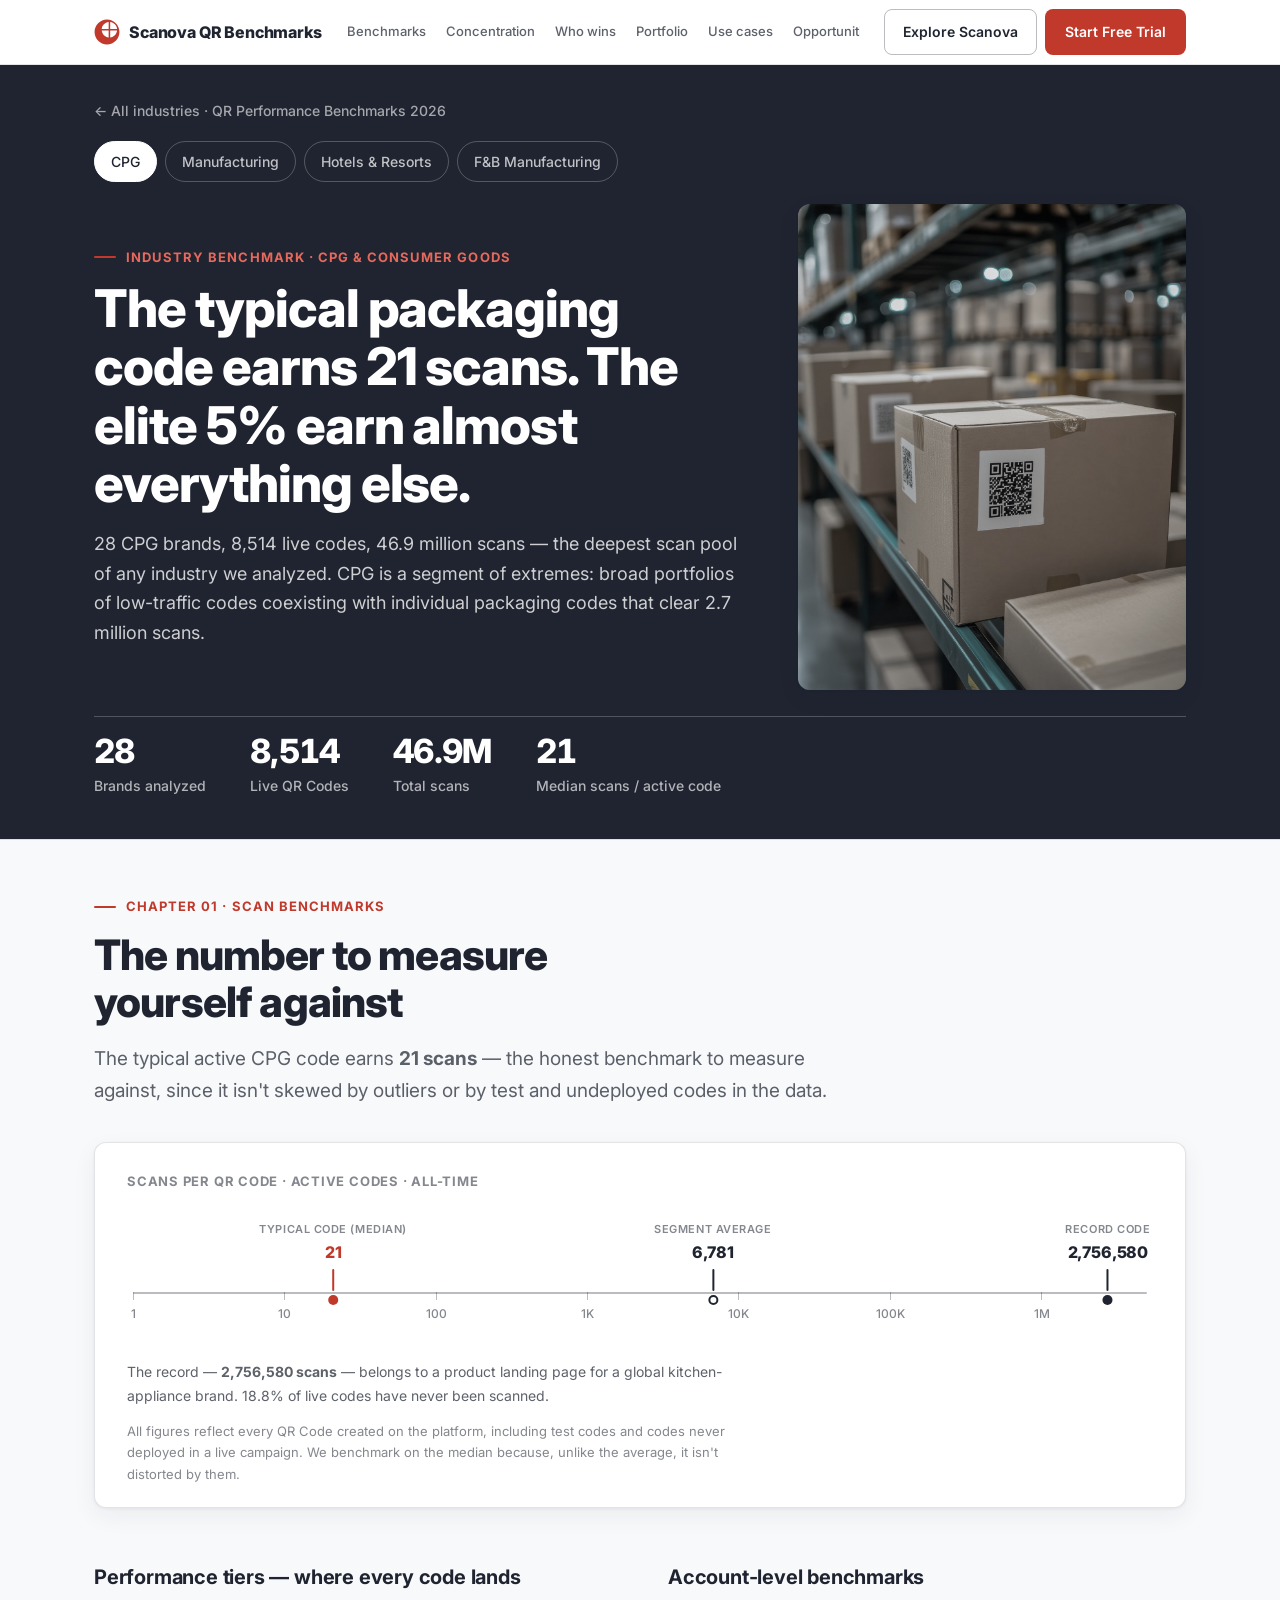
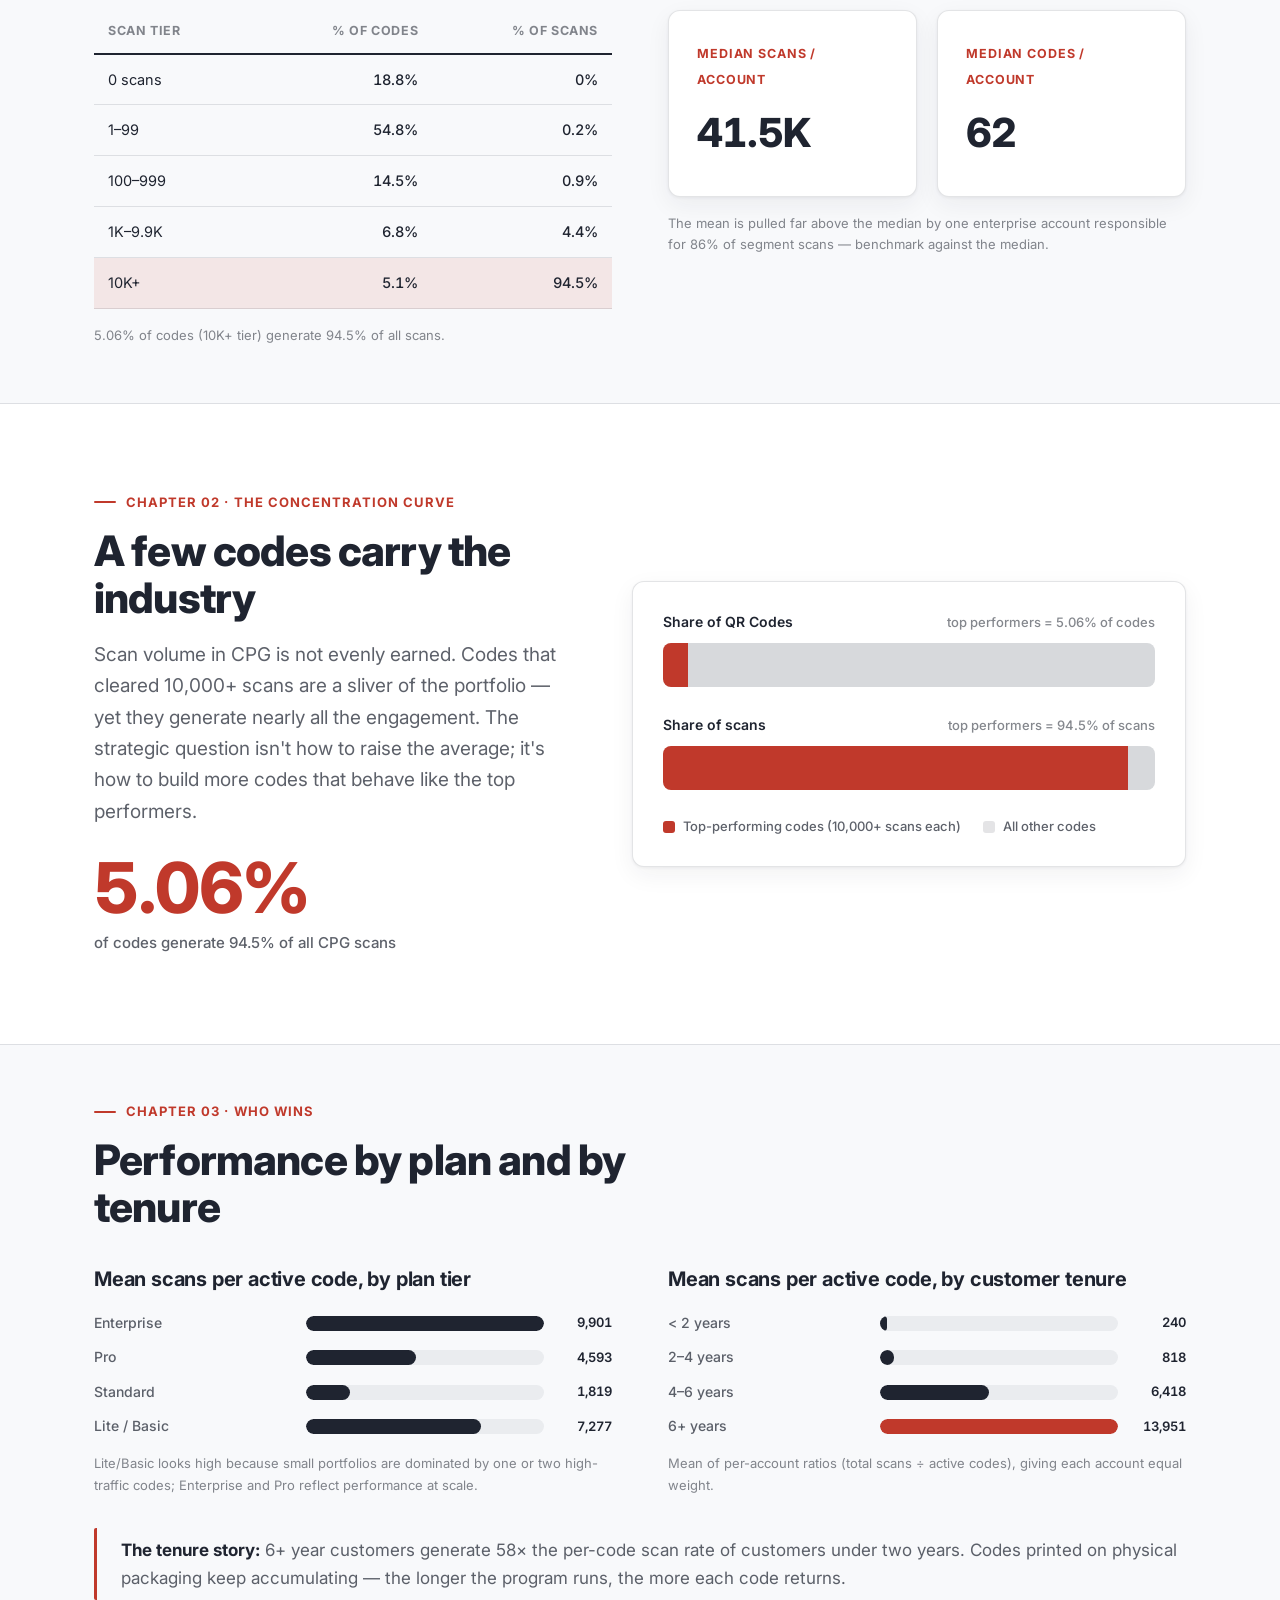
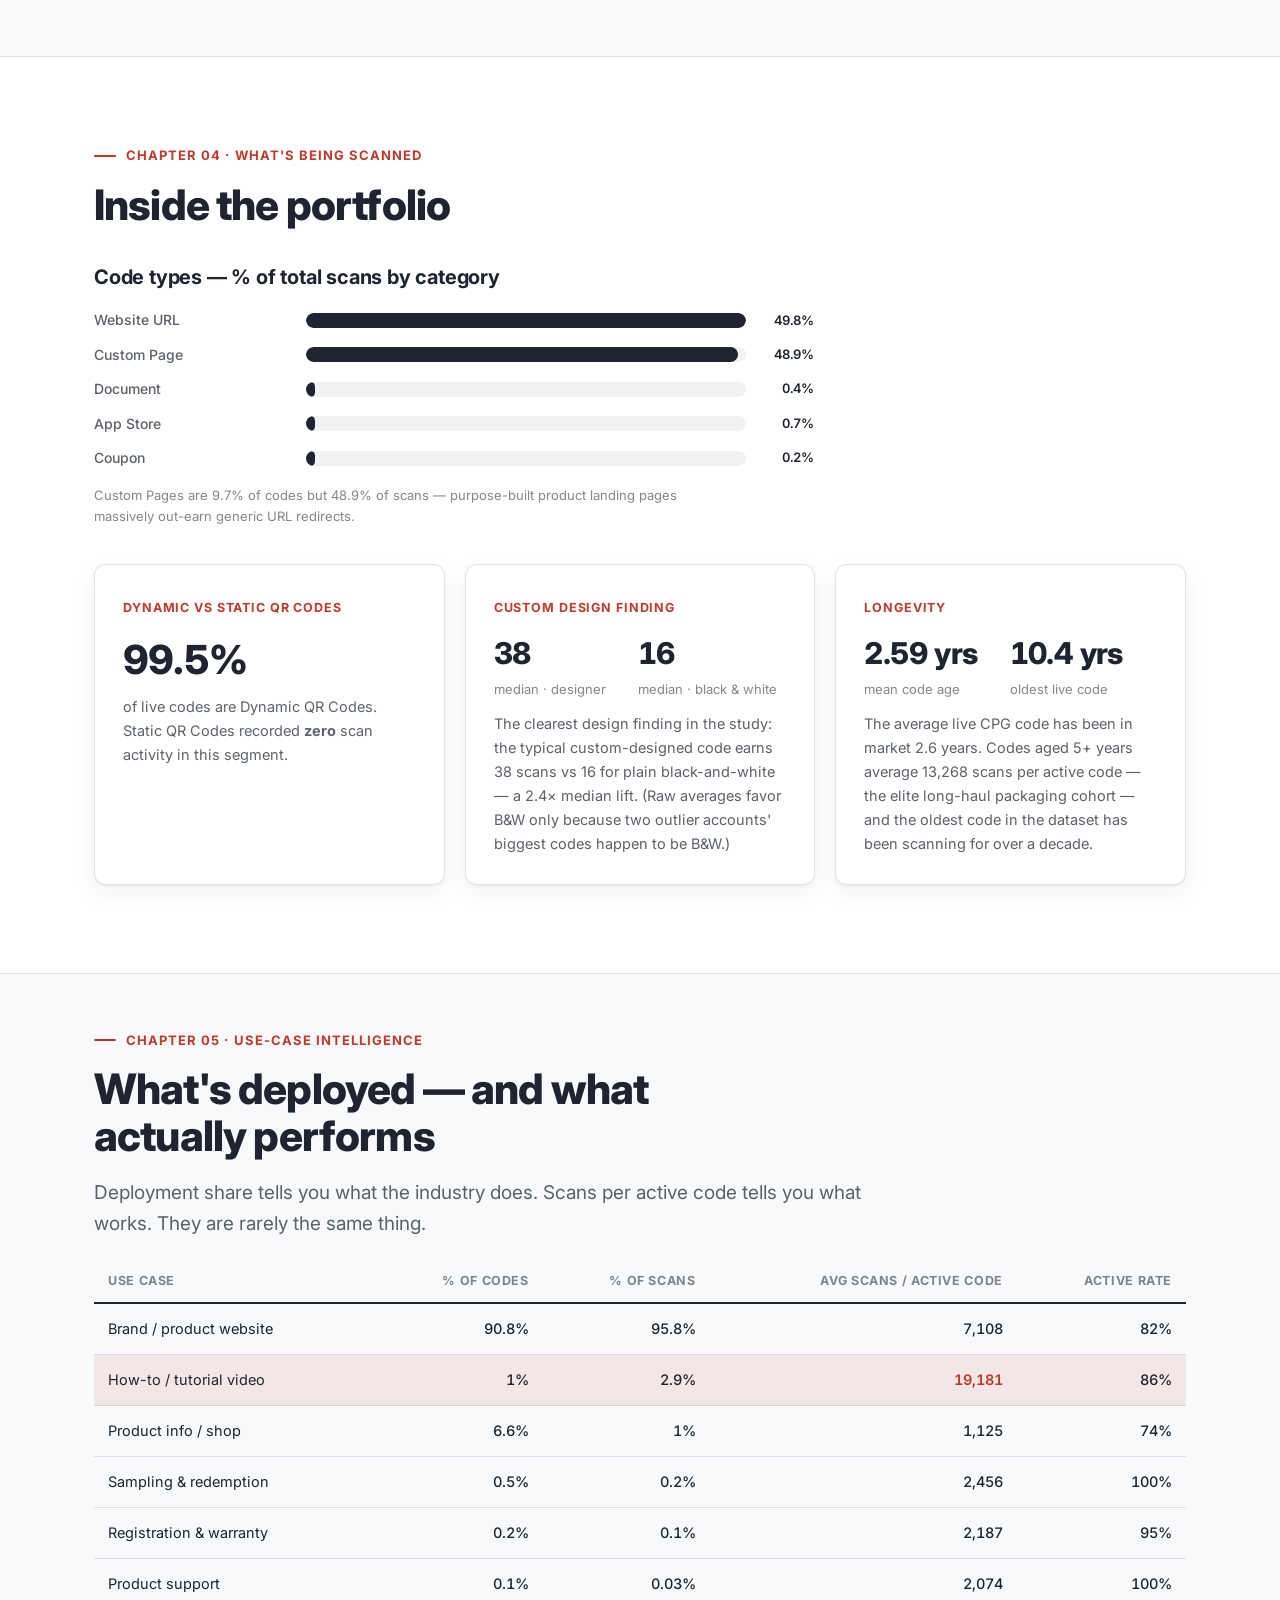
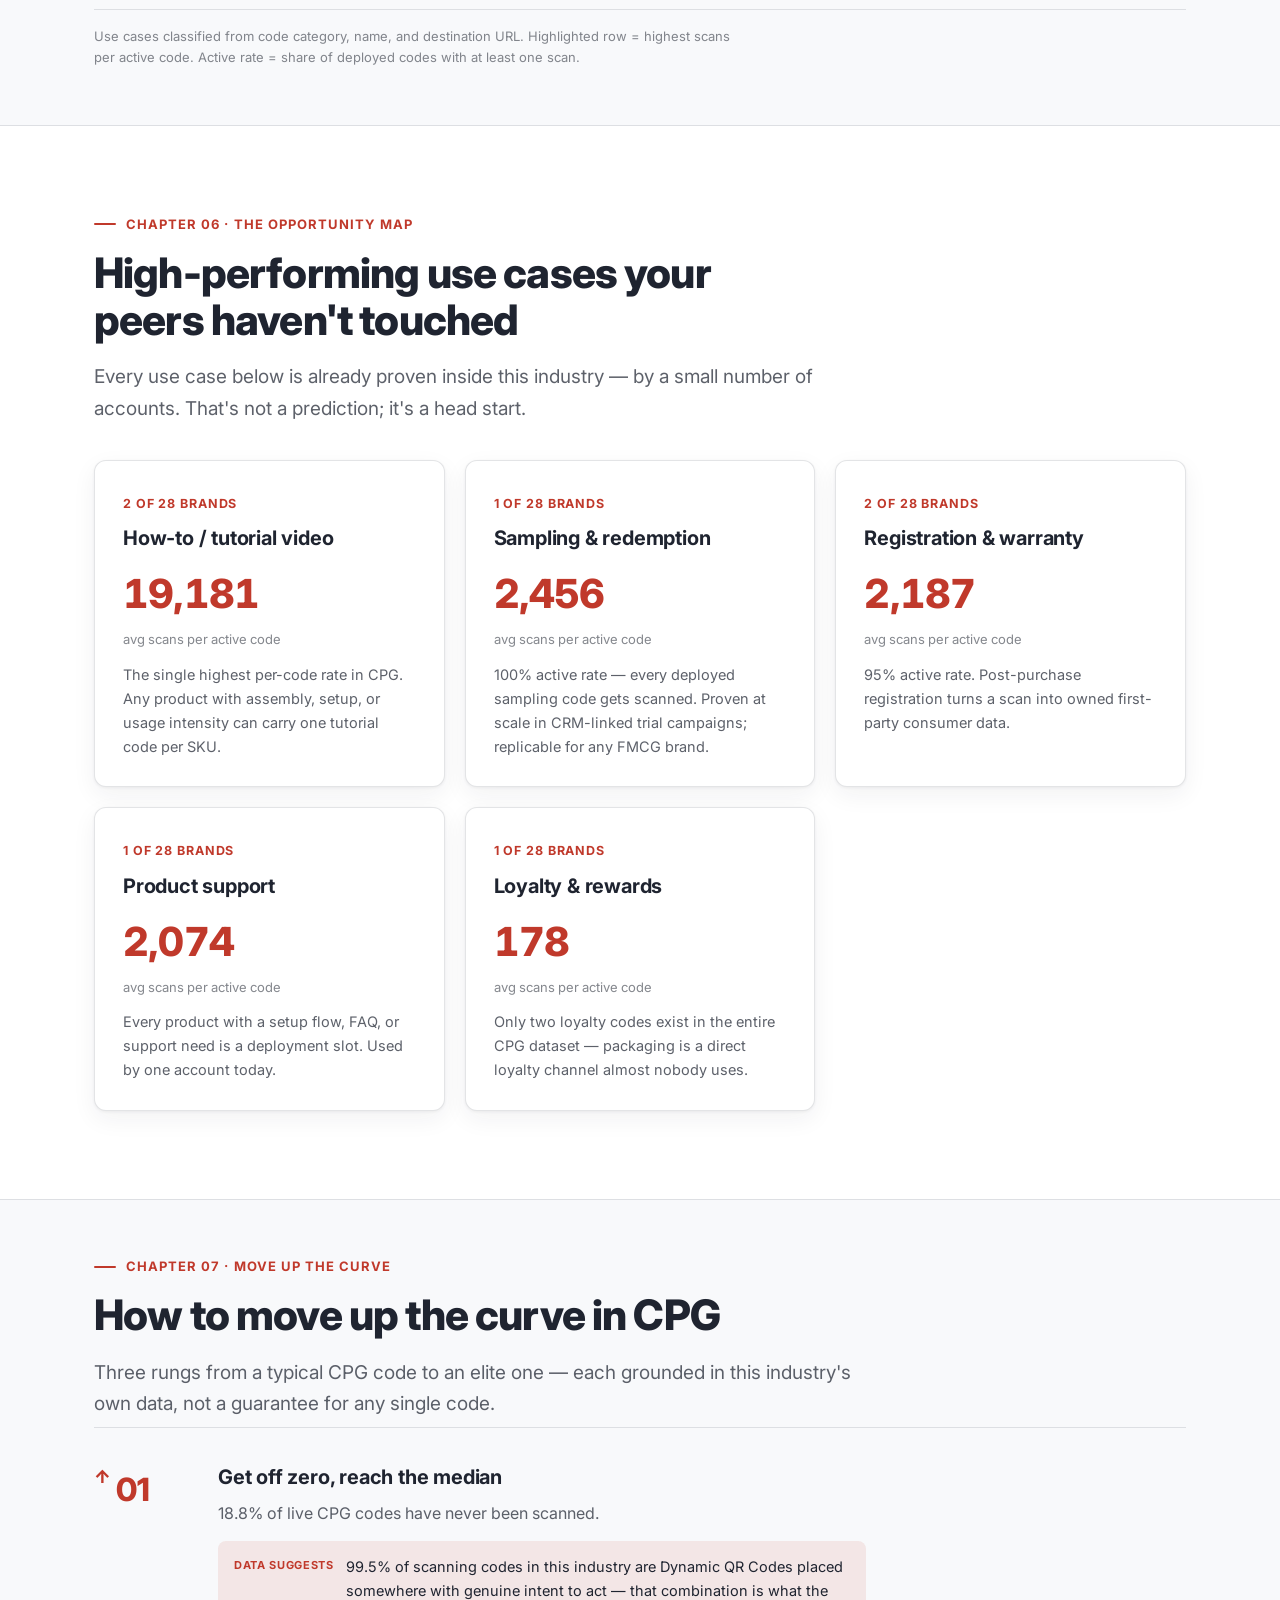
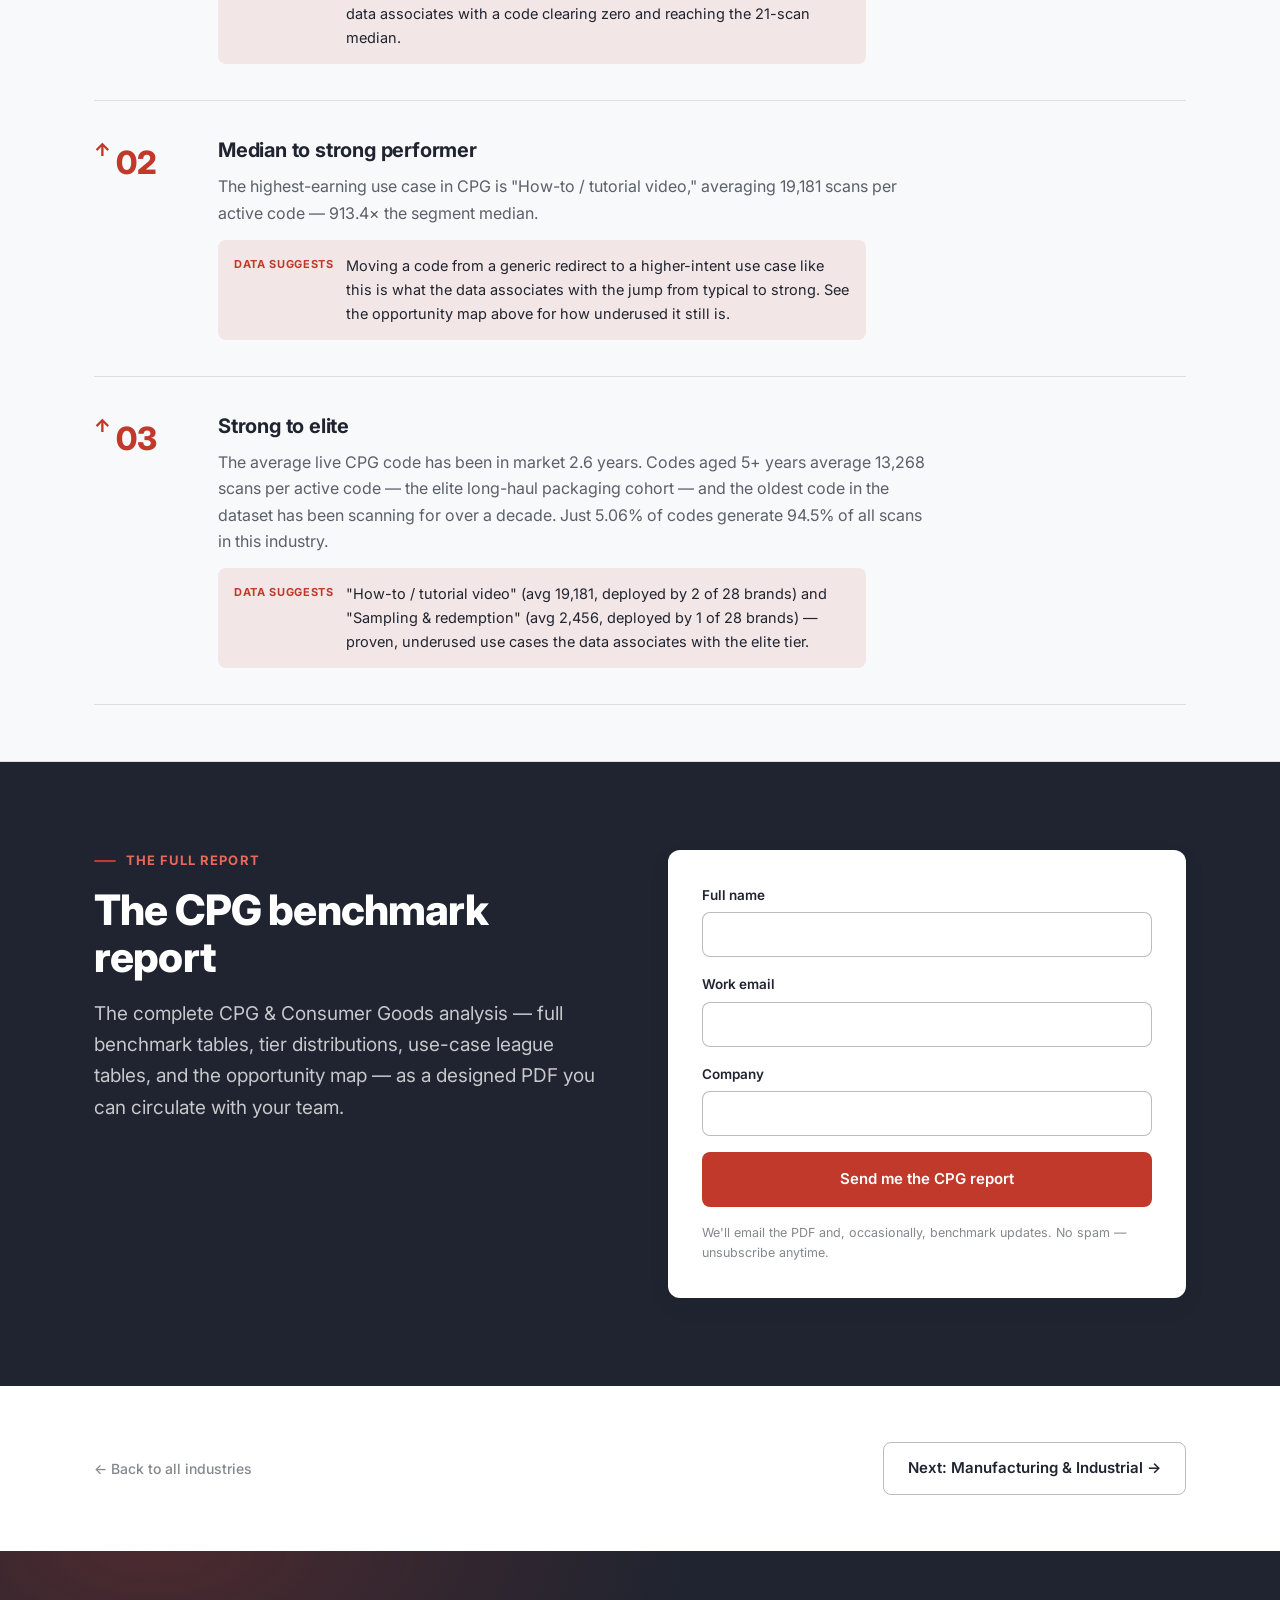
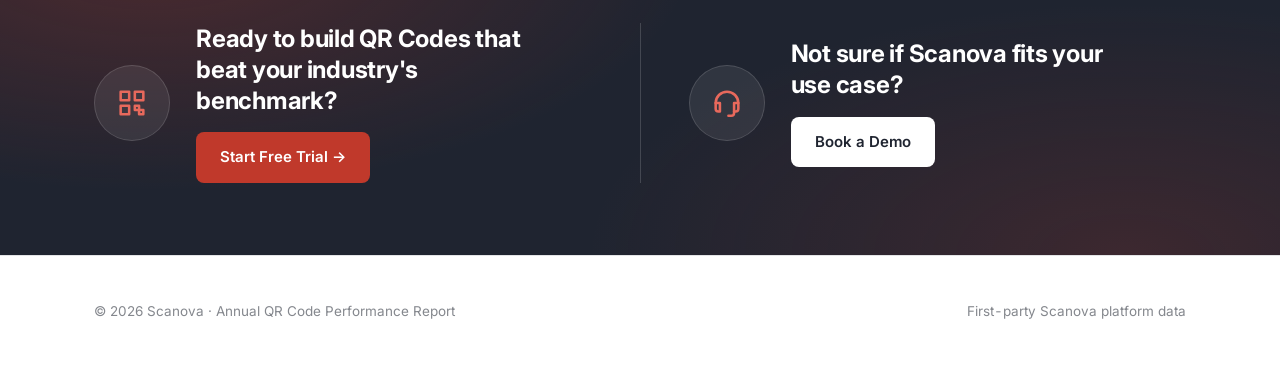
==== commit ee51eeea: "Merge benchmark instrument + comparison table, add "Move up the curve" section Consolidates the hub'" ====
--- a/Annual Report/industry.html
+++ b/Annual Report/industry.html
@@ -22,6 +22,7 @@
       <a href="#portfolio">Portfolio</a>
       <a href="#use-cases">Use cases</a>
       <a href="#opportunities">Opportunities</a>
+      <a href="#move-up-curve">Move up</a>
     </div>
     <div class="nav-ctas">
       <a class="nav-cta-ghost" href="https://scanova.io/" target="_blank" rel="noopener">Explore Scanova</a>
@@ -209,6 +210,16 @@
     <h2 style="max-width:24ch">High-performing use cases your peers haven't touched</h2>
     <p class="lede">Every use case below is already proven inside this industry — by a small number of accounts. That's not a prediction; it's a head start.</p>
     <div class="cards" id="opp-cards"></div>
+  </div>
+</section>
+
+<!-- ============ 07 MOVE UP THE CURVE ============ -->
+<section class="tight band" id="move-up-curve">
+  <div class="wrap">
+    <p class="eyebrow">Chapter 07 · Move up the curve</p>
+    <h2 style="max-width:24ch">How to move up the curve in <span id="mu-industry"></span></h2>
+    <p class="lede" id="mu-lede"></p>
+    <div class="curve" id="mu-rungs"></div>
   </div>
 </section>
 
@@ -474,6 +485,49 @@
   });
 })();
 
+/* ---------- 07 move up the curve (industry-specific, data-driven) ---------- */
+(function(){
+  document.getElementById("mu-industry").textContent = D.shortName;
+  document.getElementById("mu-lede").textContent =
+    `Three rungs from a typical ${D.shortName} code to an elite one — each grounded in this industry's own data, not a guarantee for any single code.`;
+
+  const bestUC = D.useCases.slice().sort((a,b)=>b.avgActive-a.avgActive)[0];
+  const topOpp = D.opportunities.slice(0,2);
+
+  const rungs = [
+    {
+      title: "Get off zero, reach the median",
+      insight: `${D.zeroPct}% of live ${D.shortName} codes have never been scanned.`,
+      action: `${D.dynamicPct}% of scanning codes in this industry are Dynamic QR Codes placed somewhere with genuine intent to act — that combination is what the data associates with a code clearing zero and reaching the ${fmt(D.medianActive)}-scan median.`
+    },
+    {
+      title: "Median to strong performer",
+      insight: `The highest-earning use case in ${D.shortName} is "${bestUC.name}," averaging ${fmt(bestUC.avgActive)} scans per active code — ${(bestUC.avgActive/D.medianActive).toFixed(1)}× the segment median.`,
+      action: `Moving a code from a generic redirect to a higher-intent use case like this is what the data associates with the jump from typical to strong. See the opportunity map above for how underused it still is.`
+    },
+    {
+      title: "Strong to elite",
+      insight: `${D.longevity.story} Just ${D.concPctCodes}% of codes generate ${D.concPctScans}% of all scans in this industry.`,
+      action: `${topOpp.map(o=>`"${o.name}" (avg ${fmt(o.avg)}, deployed by ${o.penetration})`).join(" and ")} — proven, underused use cases the data associates with the elite tier.`
+    }
+  ];
+
+  const wrap = document.getElementById("mu-rungs");
+  rungs.forEach((r,i)=>{
+    const el = document.createElement("div");
+    el.className = "rung reveal";
+    el.innerHTML = `
+      <div class="rnum"><span class="arrow" aria-hidden="true">↑</span>0${i+1}</div>
+      <div>
+        <h3>${r.title}</h3>
+        <p class="rung-insight">${r.insight}</p>
+        <div class="rung-action"><span class="tag">Data suggests</span><span>${r.action}</span></div>
+      </div>`;
+    wrap.appendChild(el);
+    io.observe(el);
+  });
+})();
+
 /* ---------- get report ---------- */
 document.getElementById("g-title").textContent = "The " + D.shortName + " benchmark report";
 document.getElementById("g-body").textContent =
--- a/Annual Report/styles.css
+++ b/Annual Report/styles.css
@@ -163,6 +163,15 @@
 .marker.is-red .val{color:var(--accent)}
 .marker.is-hollow .dot{background:var(--paper);border:2px solid var(--ink)}
 .instrument-note{margin-top:24px;font-size:14px;color:var(--ink-70);max-width:72ch}
+
+/* ---- multi-industry marker scale (hub: all industries on one axis) ---- */
+.scale-multi{height:230px}
+.scale-multi .scale-axis,.scale-multi .scale-tick{top:182px}
+.scale-multi .marker{top:auto;bottom:48px}
+.scale-multi .marker .stem{height:22px}
+.scale-multi .marker.lane-1 .stem{height:48px}
+.scale-multi .marker.lane-2 .stem{height:74px}
+.scale-multi .marker.lane-3 .stem{height:100px}
 
 /* ---- tabs ---- */
 .tabs{display:flex;gap:0;border-bottom:2px solid var(--ink-12);overflow-x:auto;margin-top:36px;scrollbar-width:none}
@@ -256,6 +265,24 @@
 .finding p{color:var(--ink-70);max-width:72ch}
 @media(max-width:640px){.finding{grid-template-columns:1fr;gap:8px}}
 
+/* ---- move up the curve (rung ladder) ---- */
+.curve{margin-top:8px}
+.rung{
+  display:grid;grid-template-columns:96px minmax(0,1fr);gap:28px;
+  padding:36px 0;border-top:1px solid var(--ink-12);
+}
+.rung:last-of-type{border-bottom:1px solid var(--ink-12)}
+.rung .rnum{font-weight:800;font-size:32px;color:var(--accent);letter-spacing:-.02em;display:flex;align-items:flex-start;gap:6px}
+.rung .rnum .arrow{font-size:18px;line-height:1;margin-top:4px}
+.rung h3{margin-bottom:10px}
+.rung .rung-insight{color:var(--ink-70);max-width:72ch;margin-bottom:14px}
+.rung .rung-action{
+  display:flex;gap:12px;padding:14px 16px;background:var(--accent-dim);
+  border-radius:var(--radius-sm);color:var(--ink);font-size:14.5px;max-width:72ch;
+}
+.rung .rung-action .tag{flex:none;font-size:11px;font-weight:700;letter-spacing:.06em;text-transform:uppercase;color:var(--accent);padding-top:1px}
+@media(max-width:640px){.rung{grid-template-columns:1fr;gap:8px}}
+
 /* ---- lead capture ---- */
 .lead{display:grid;grid-template-columns:minmax(0,1fr) minmax(0,1fr);gap:56px;align-items:start}
 @media(max-width:860px){.lead{grid-template-columns:1fr}}
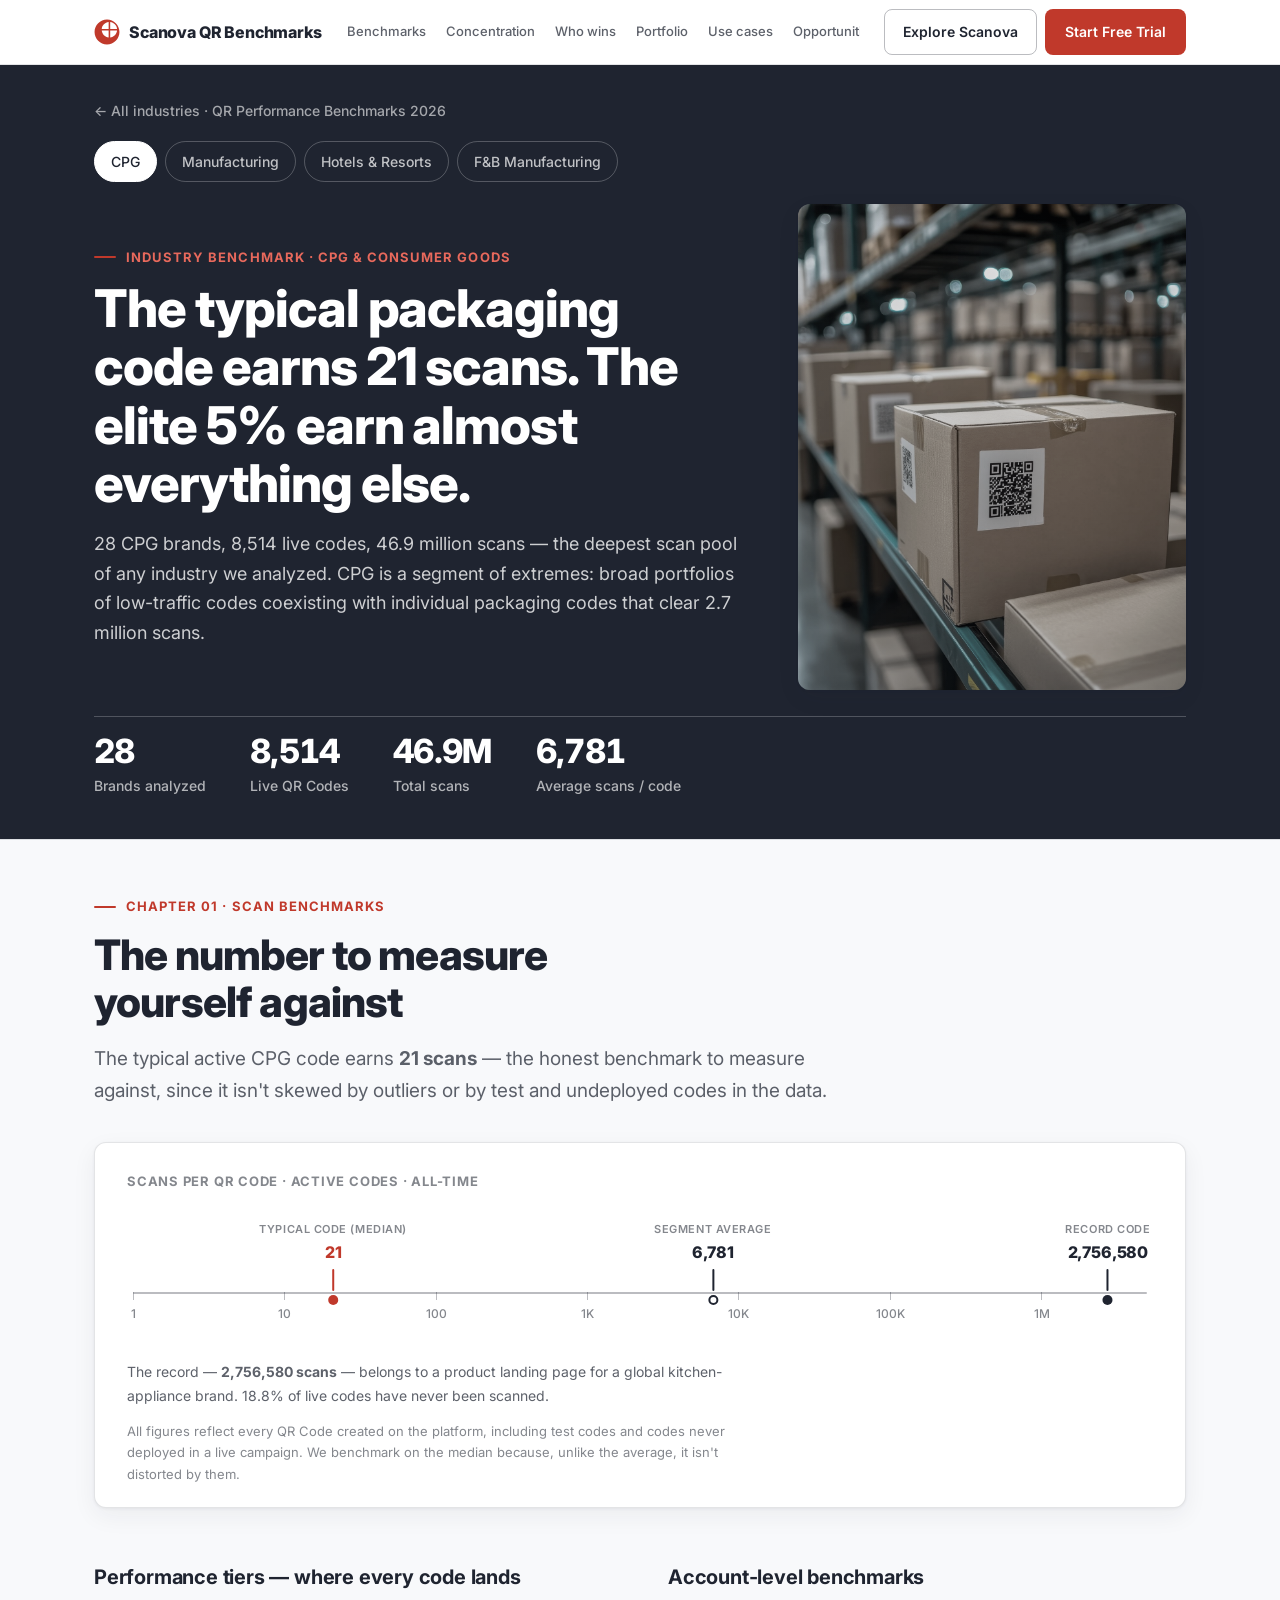
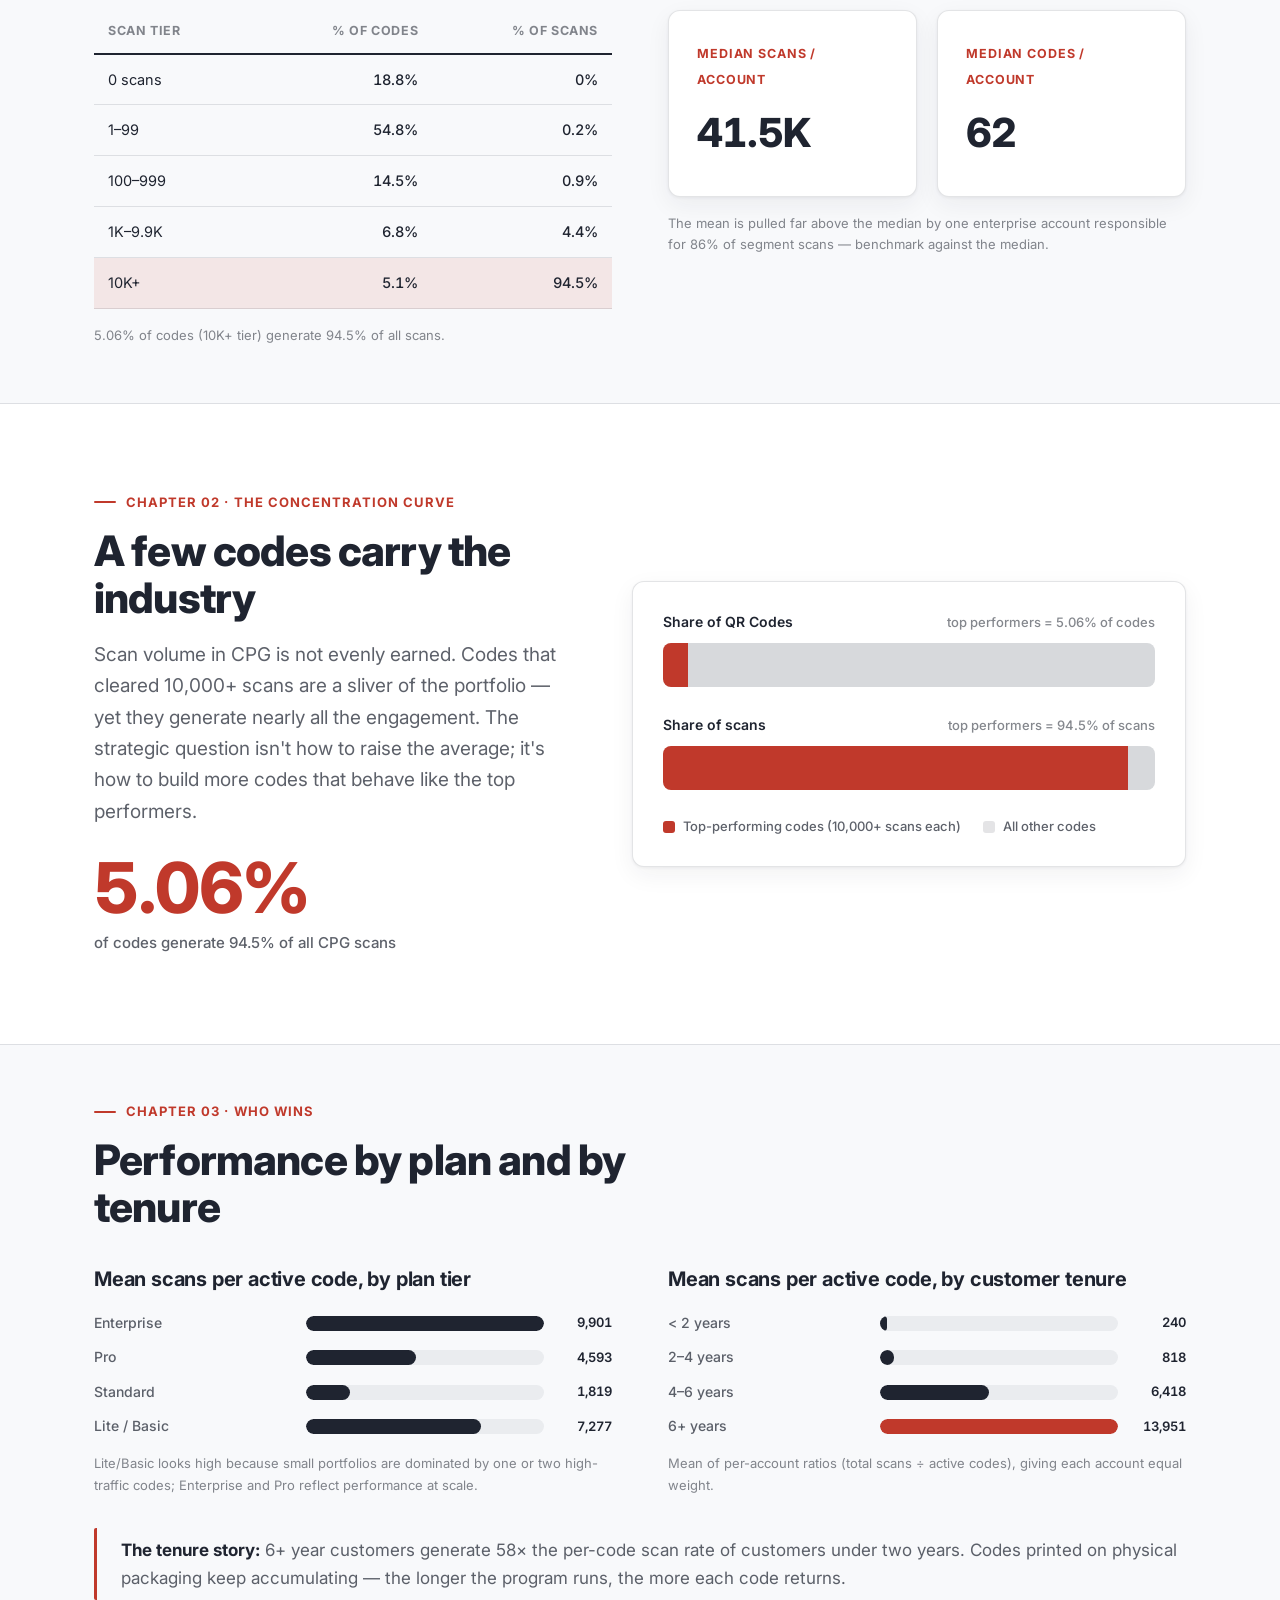
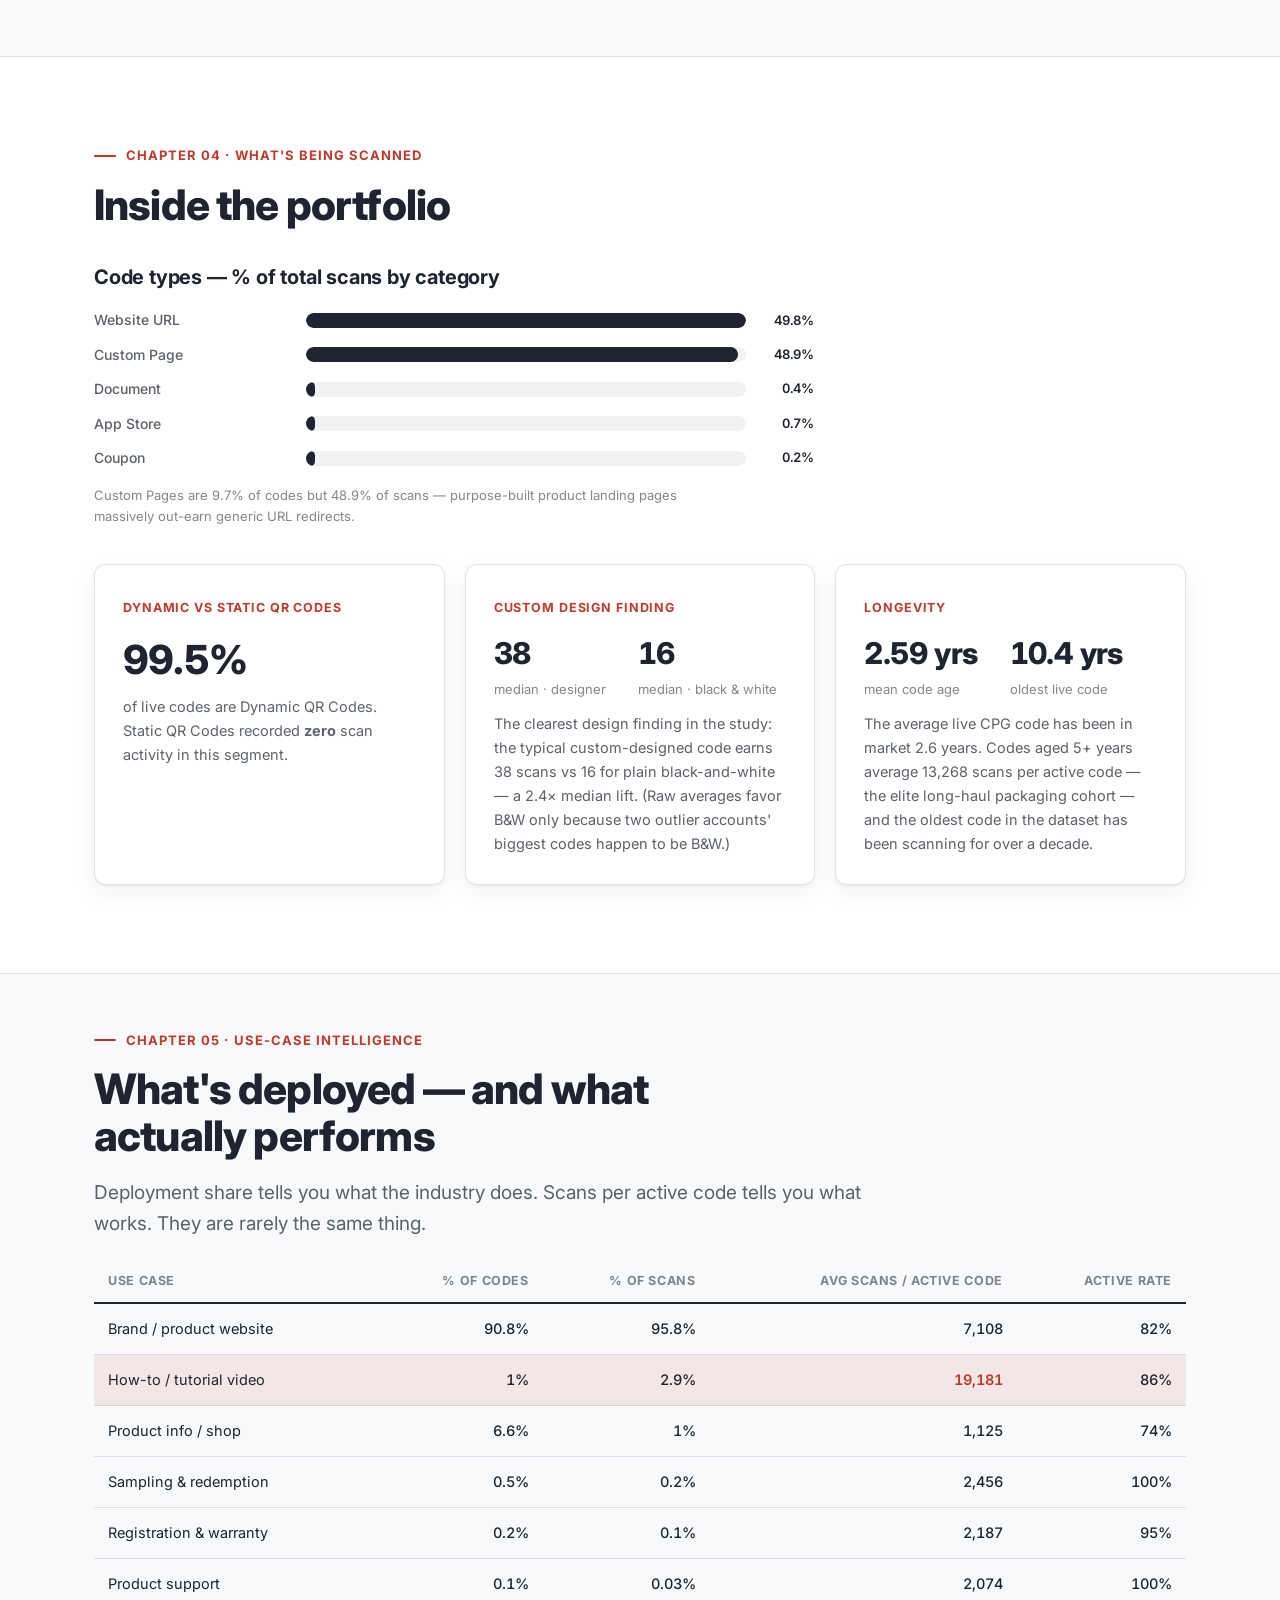
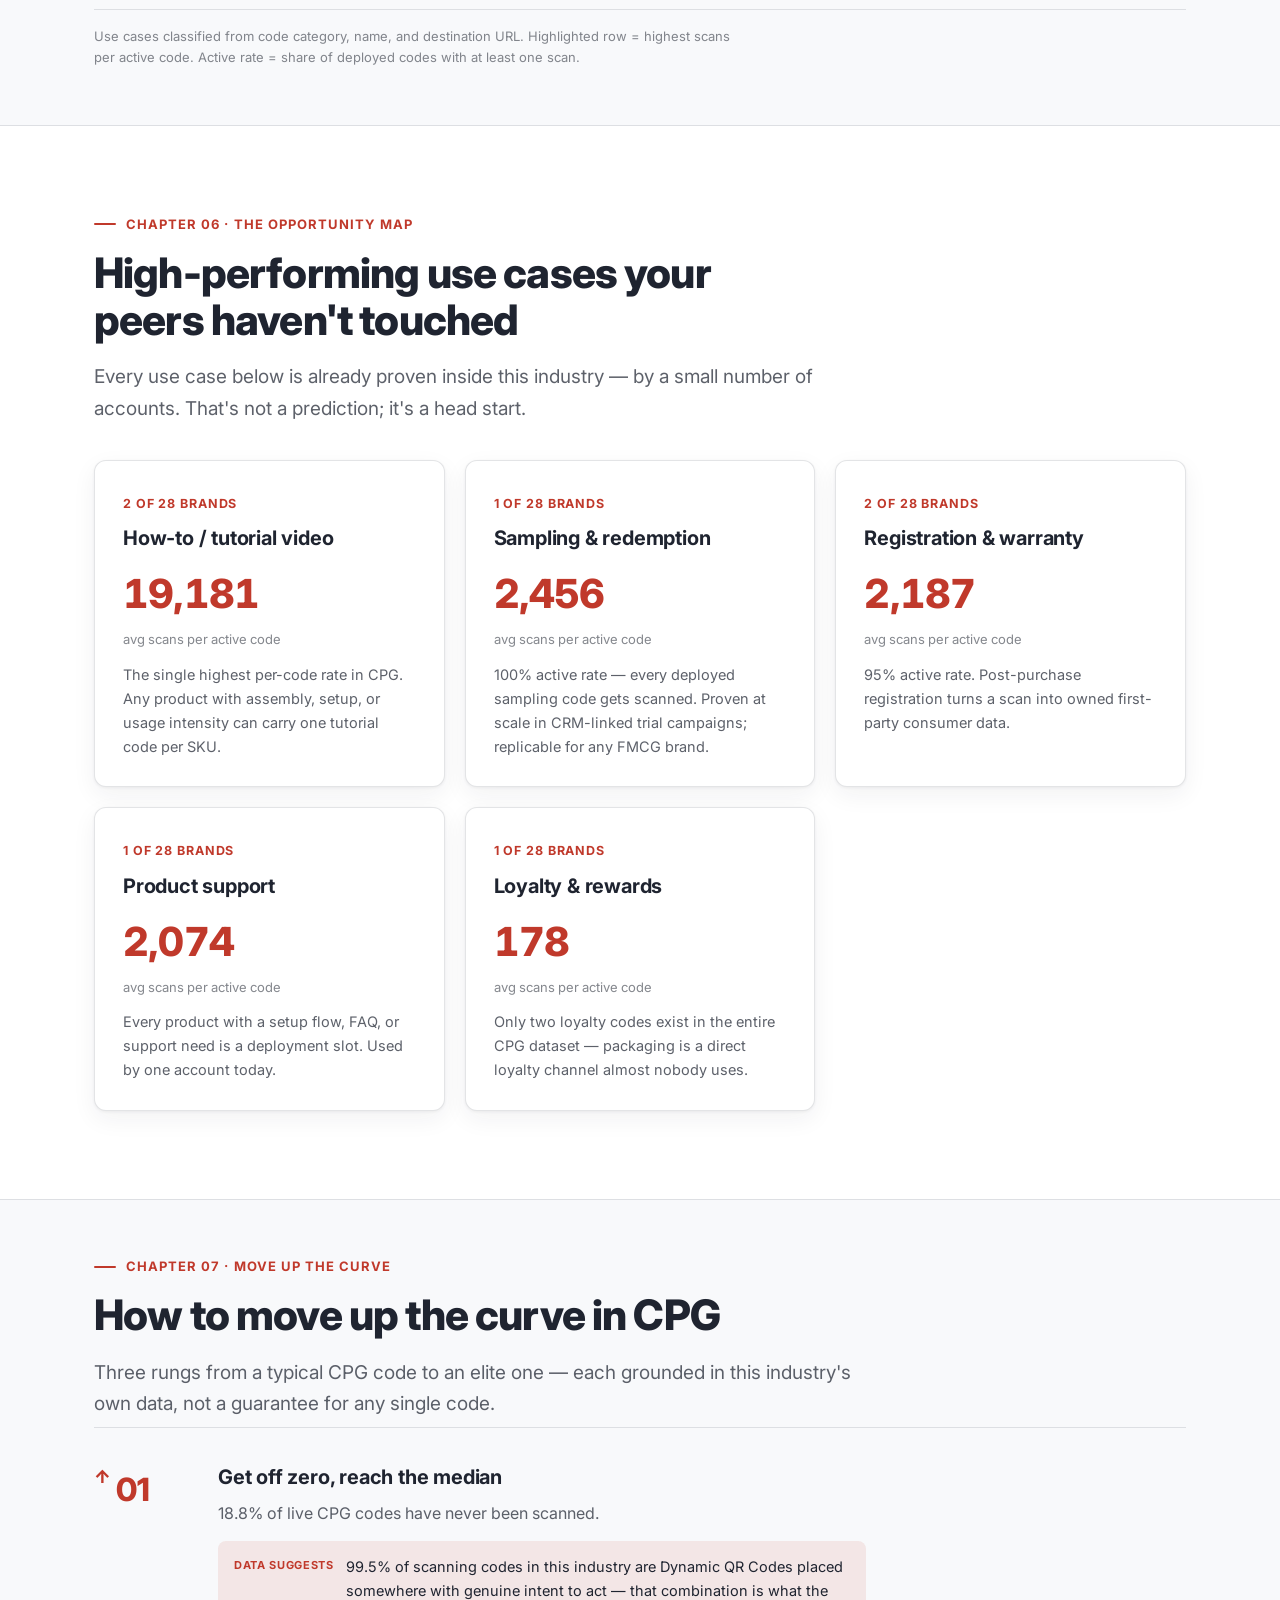
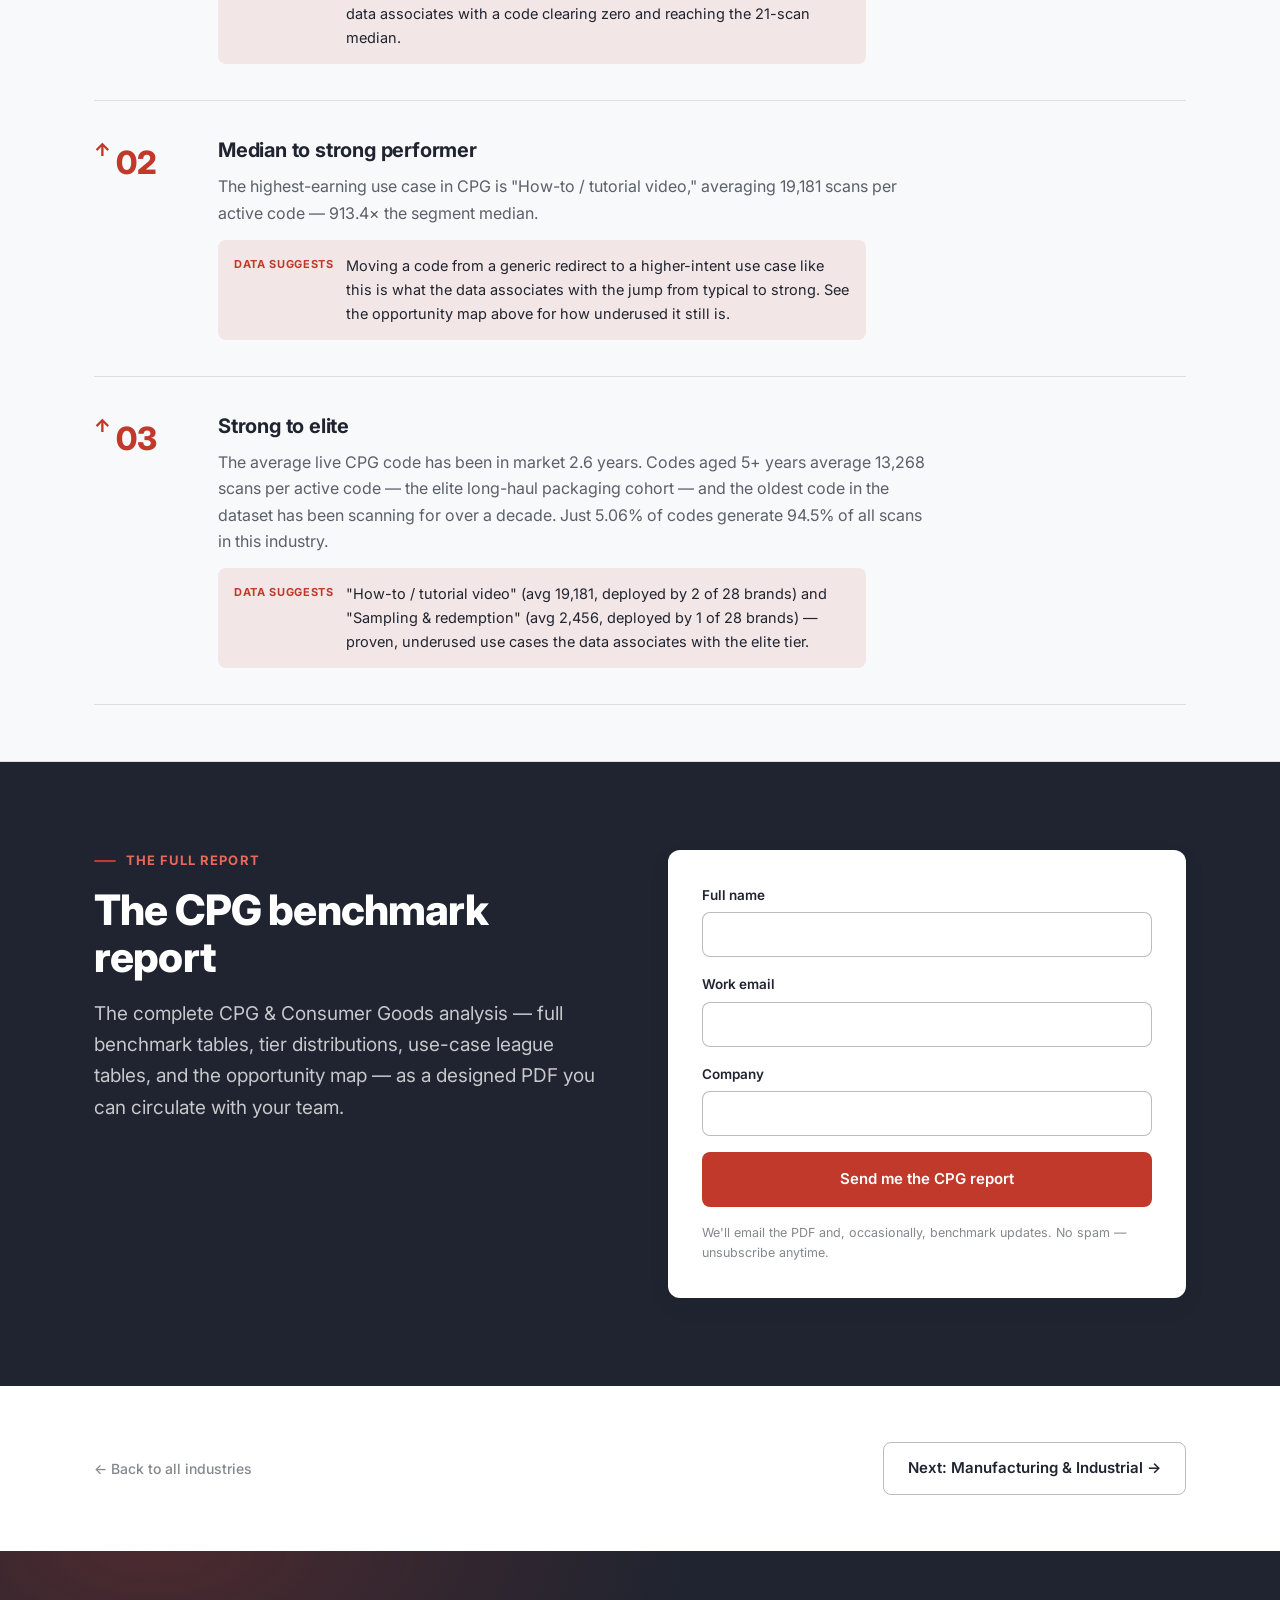
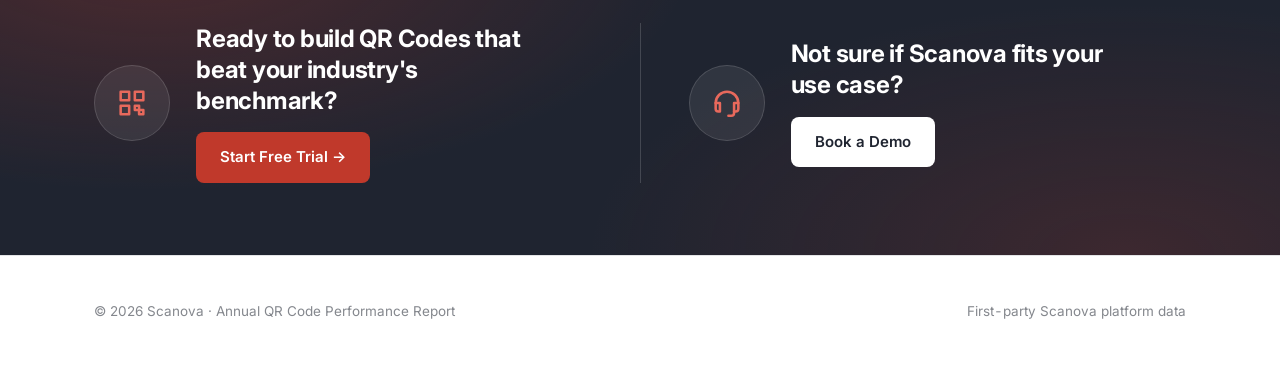
==== commit 28958ed5: "Swap median tile for average, update instrument footnote and accent column Compact summary tiles (in" ====
--- a/Annual Report/industry.html
+++ b/Annual Report/industry.html
@@ -318,7 +318,7 @@
   <div><span class="num" data-count="${D.accounts}">0</span><span class="label">Brands analyzed</span></div>
   <div><span class="num" data-count="${D.codes}">0</span><span class="label">Live QR Codes</span></div>
   <div><span class="num">${D.scansDisplay}</span><span class="label">Total scans</span></div>
-  <div><span class="num" data-count="${D.medianActive}">0</span><span class="label">Median scans / active code</span></div>`;
+  <div><span class="num" data-count="${D.meanActive}">0</span><span class="label">Average scans / code</span></div>`;
 
 const sw = document.getElementById("switcher");
 INDUSTRY_ORDER.forEach(k=>{
--- a/Annual Report/styles.css
+++ b/Annual Report/styles.css
@@ -163,15 +163,6 @@
 .marker.is-red .val{color:var(--accent)}
 .marker.is-hollow .dot{background:var(--paper);border:2px solid var(--ink)}
 .instrument-note{margin-top:24px;font-size:14px;color:var(--ink-70);max-width:72ch}
-
-/* ---- multi-industry marker scale (hub: all industries on one axis) ---- */
-.scale-multi{height:230px}
-.scale-multi .scale-axis,.scale-multi .scale-tick{top:182px}
-.scale-multi .marker{top:auto;bottom:48px}
-.scale-multi .marker .stem{height:22px}
-.scale-multi .marker.lane-1 .stem{height:48px}
-.scale-multi .marker.lane-2 .stem{height:74px}
-.scale-multi .marker.lane-3 .stem{height:100px}
 
 /* ---- tabs ---- */
 .tabs{display:flex;gap:0;border-bottom:2px solid var(--ink-12);overflow-x:auto;margin-top:36px;scrollbar-width:none}
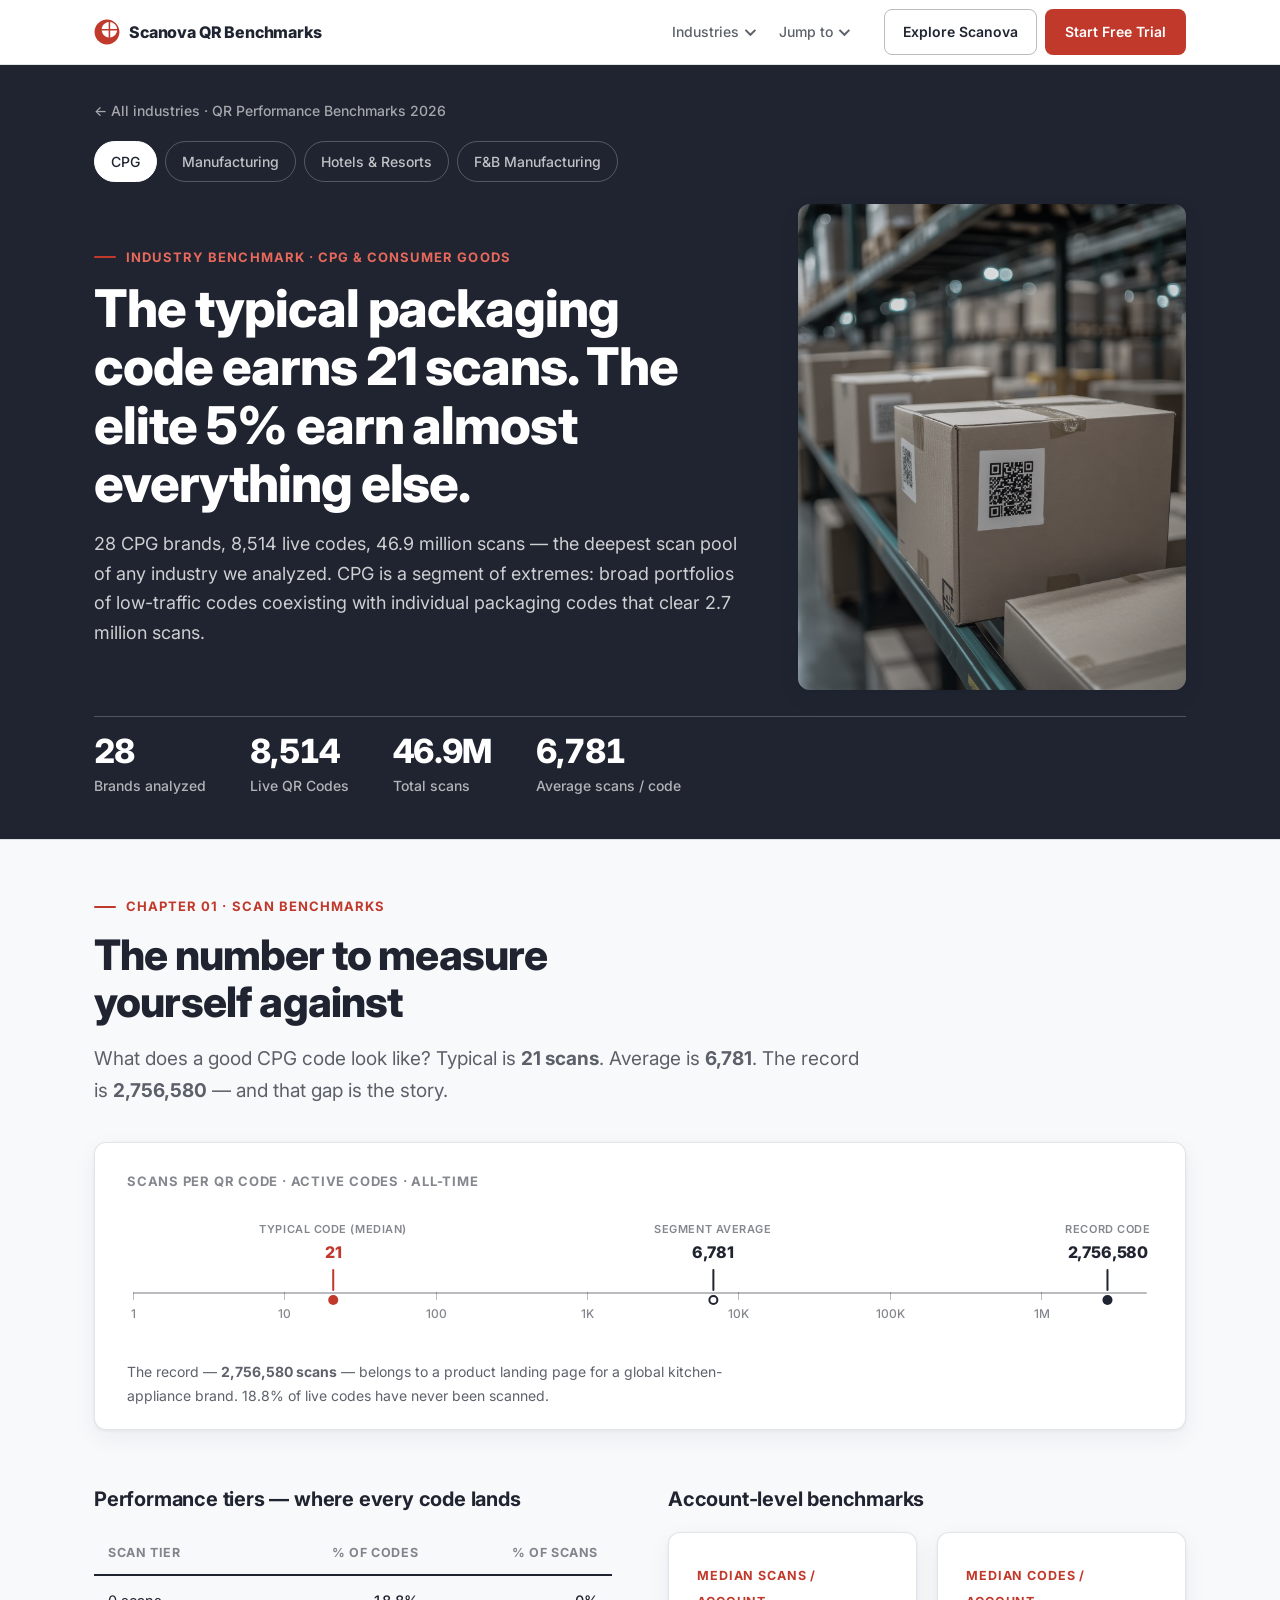
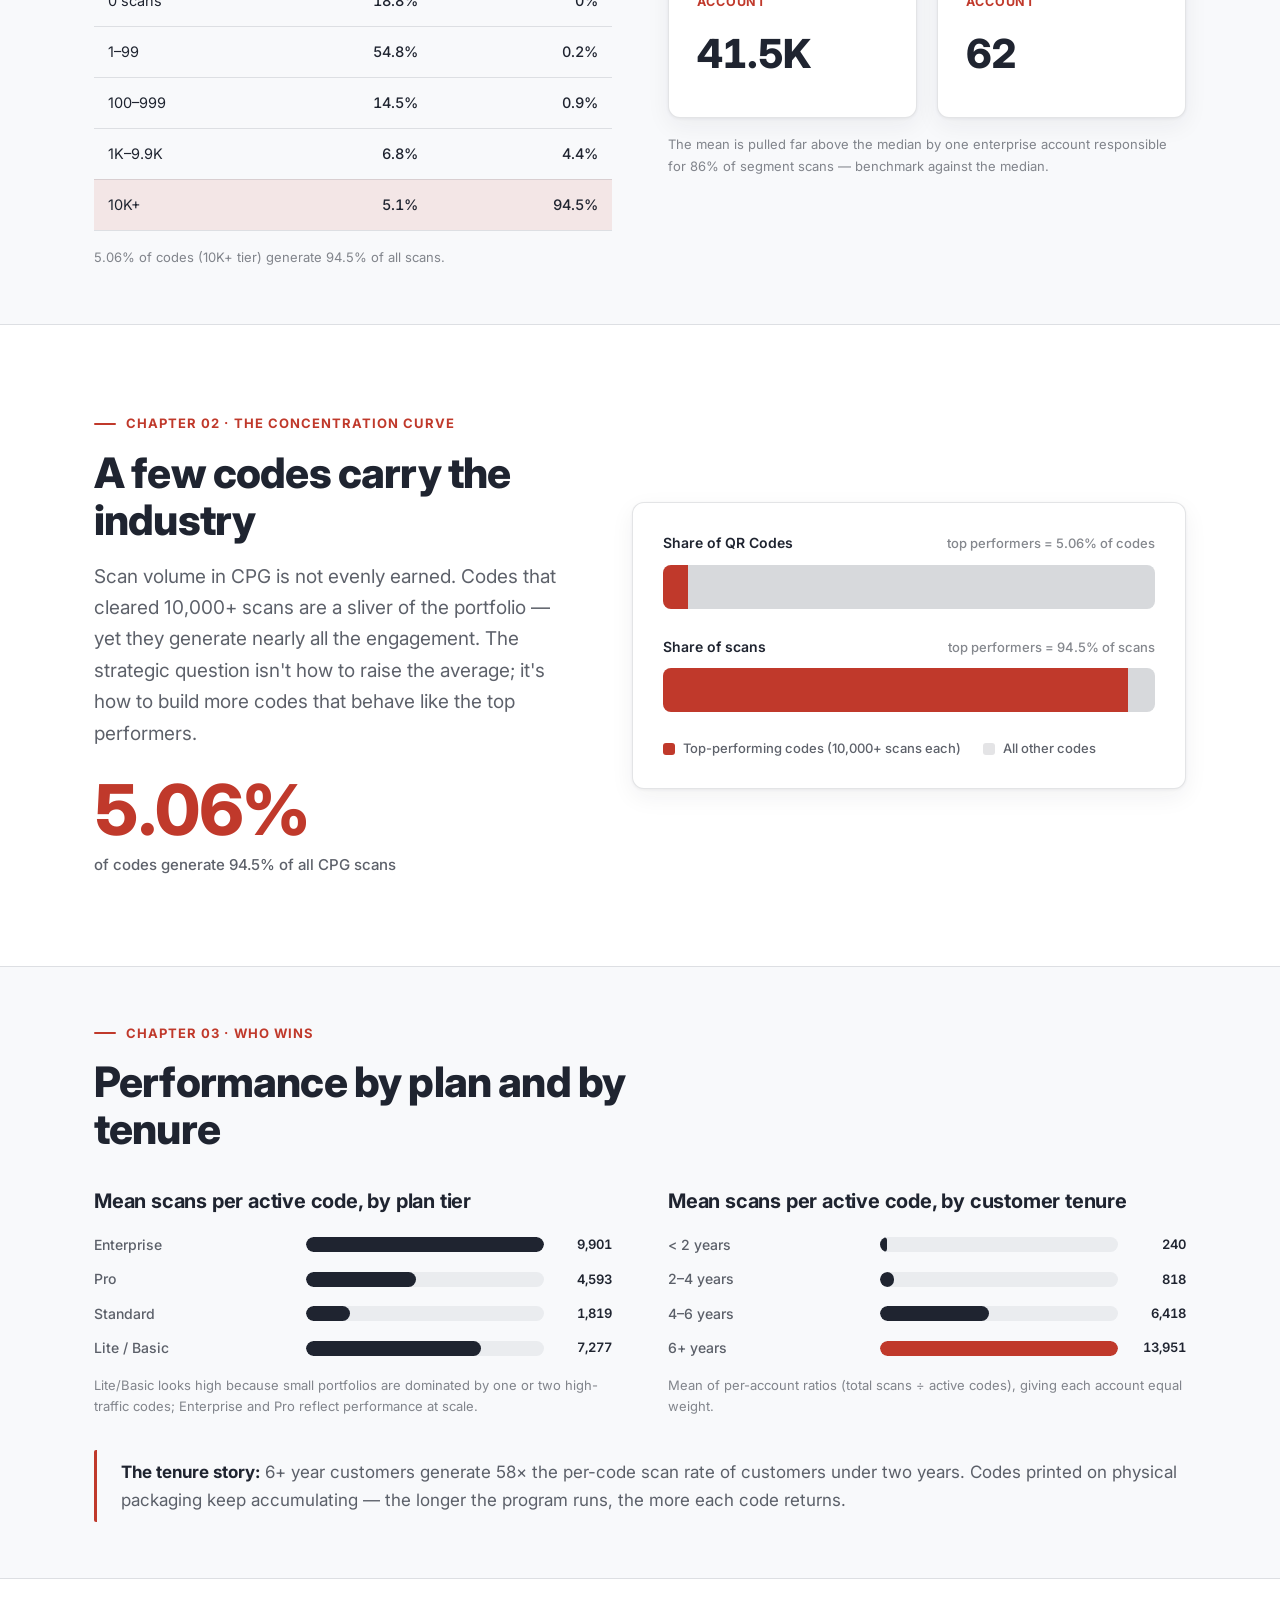
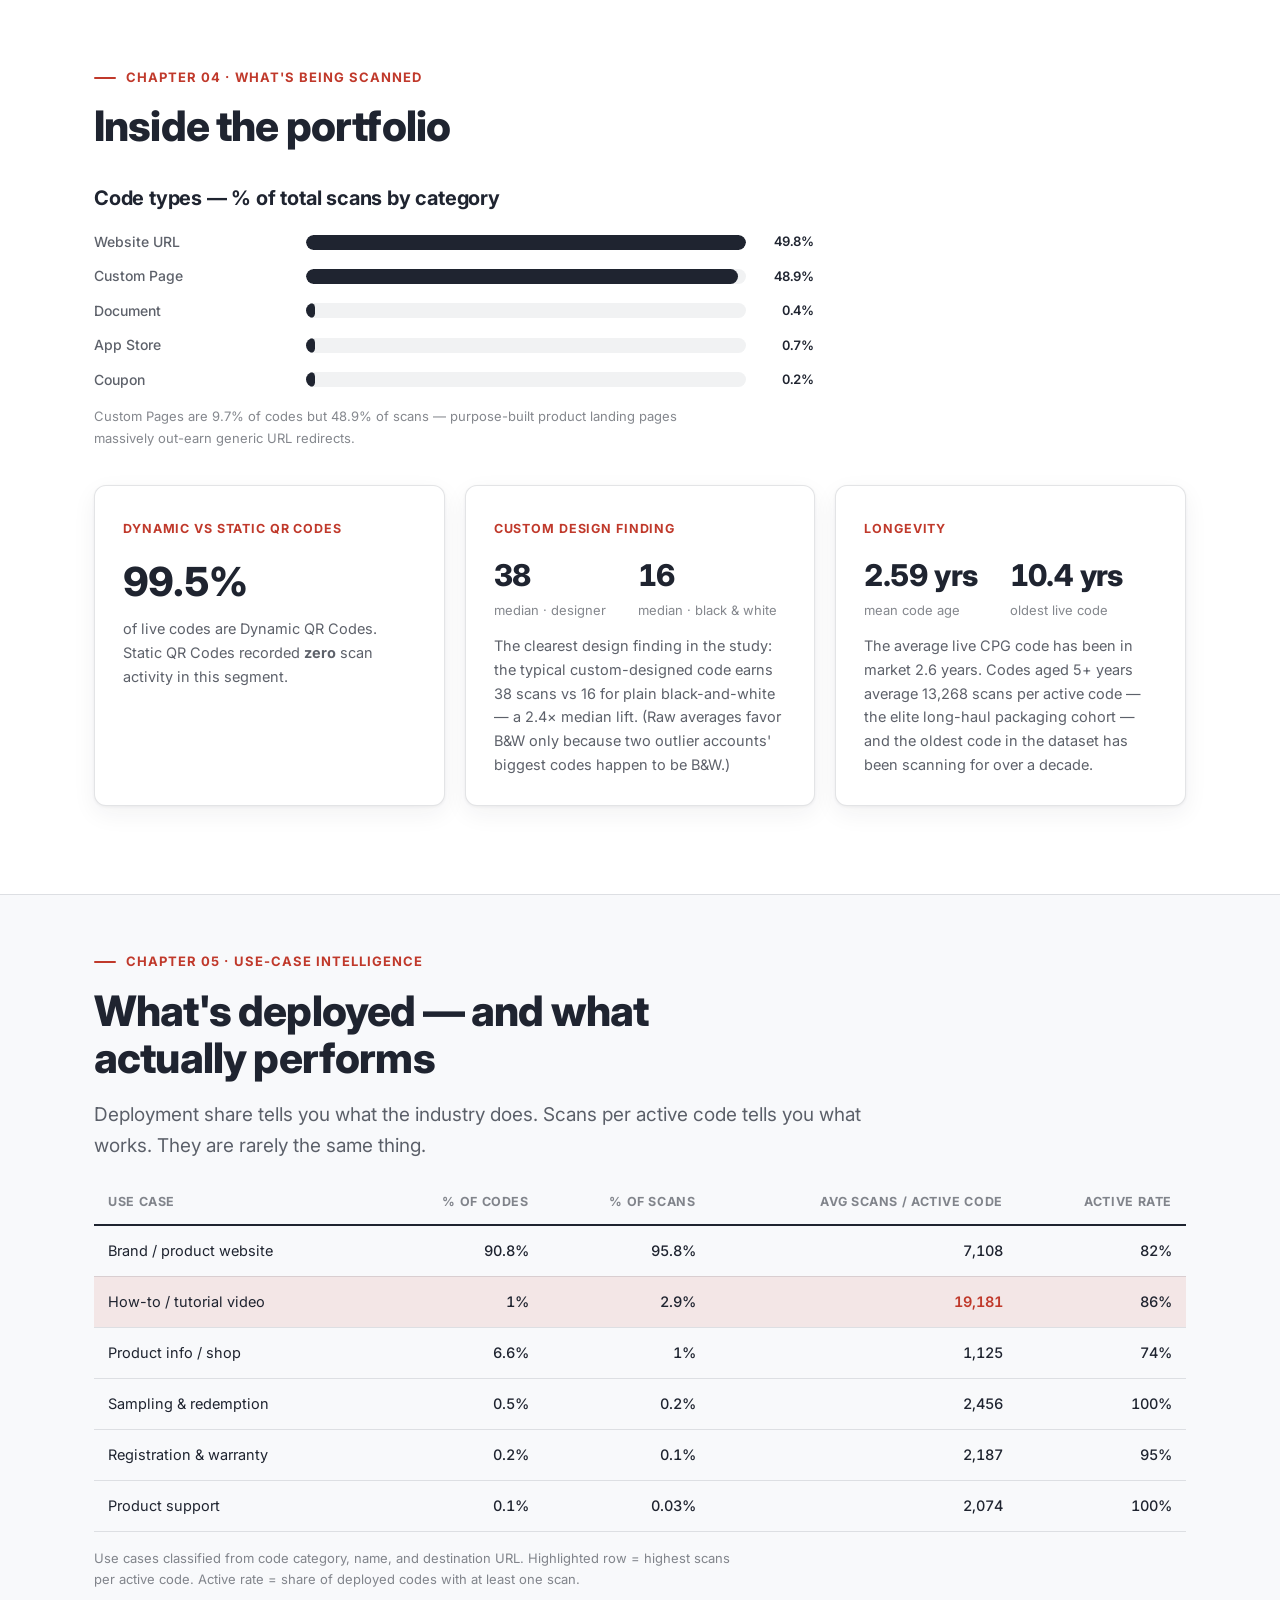
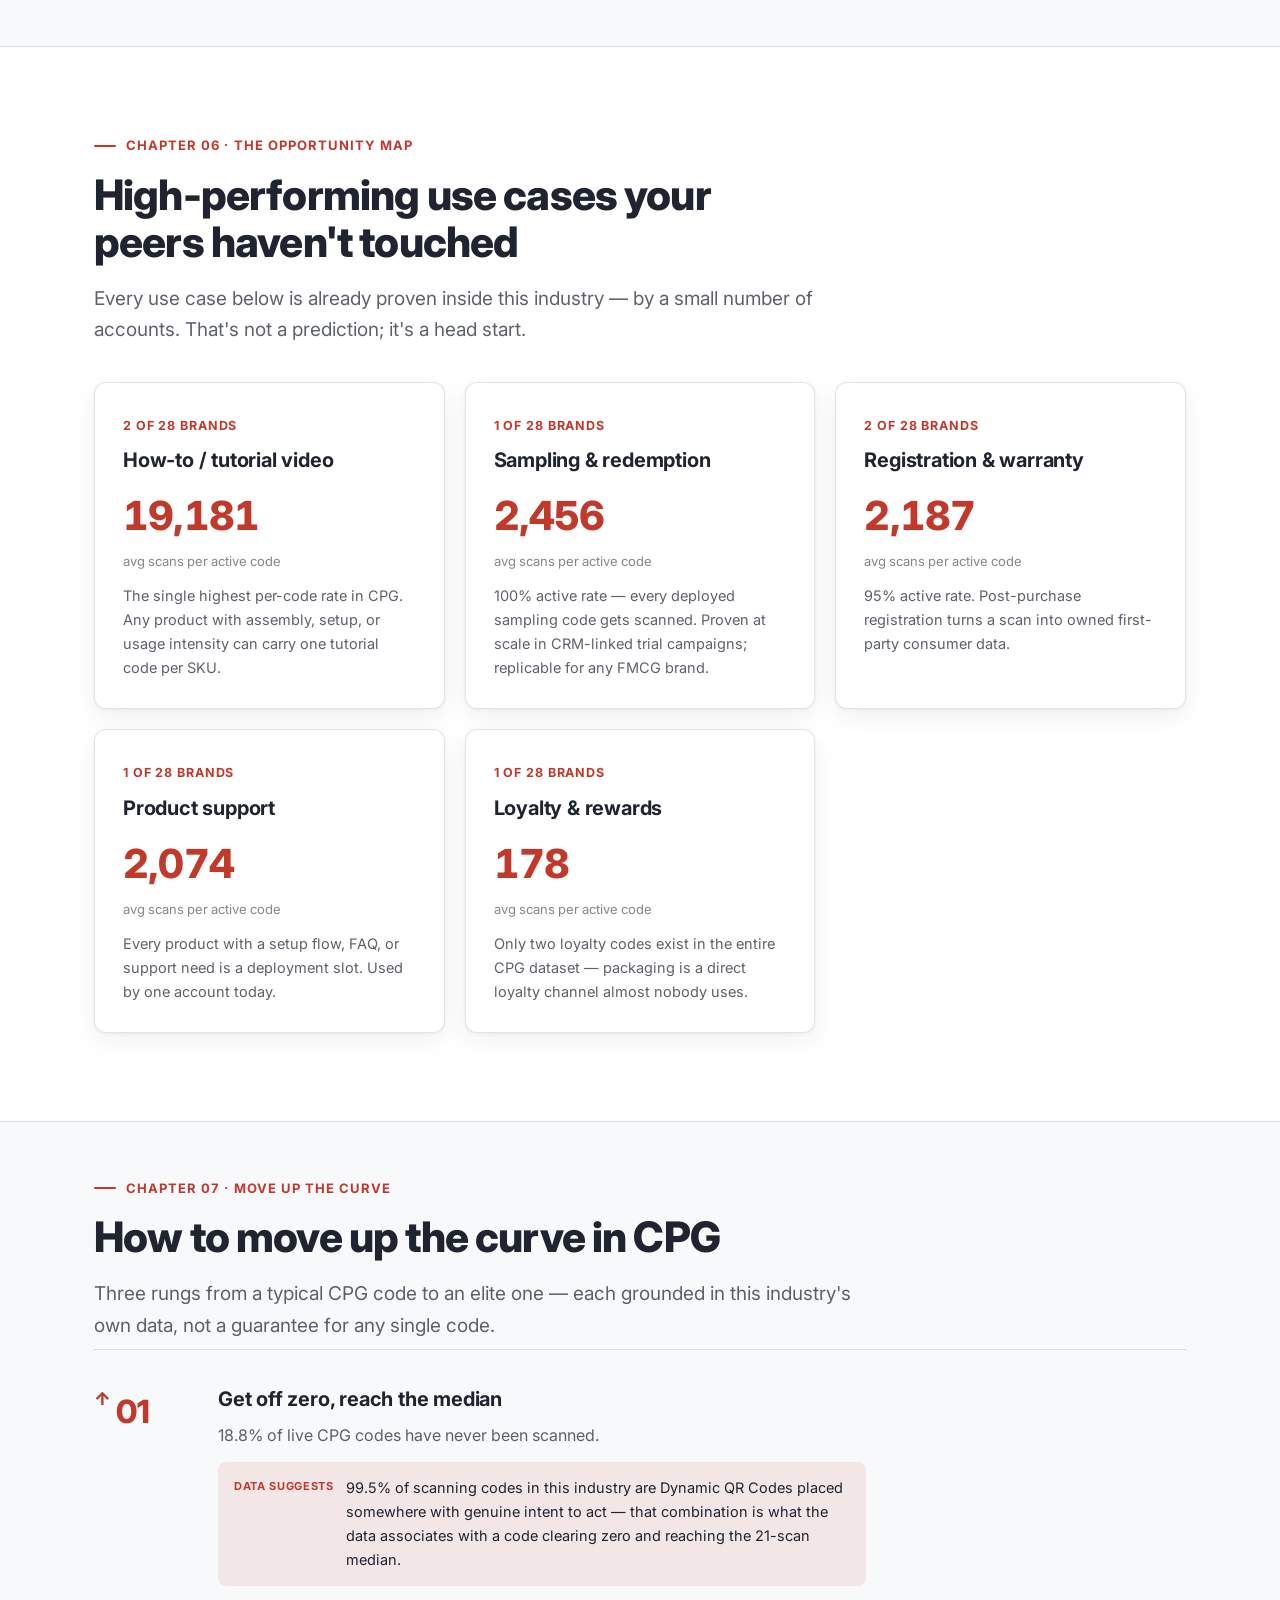
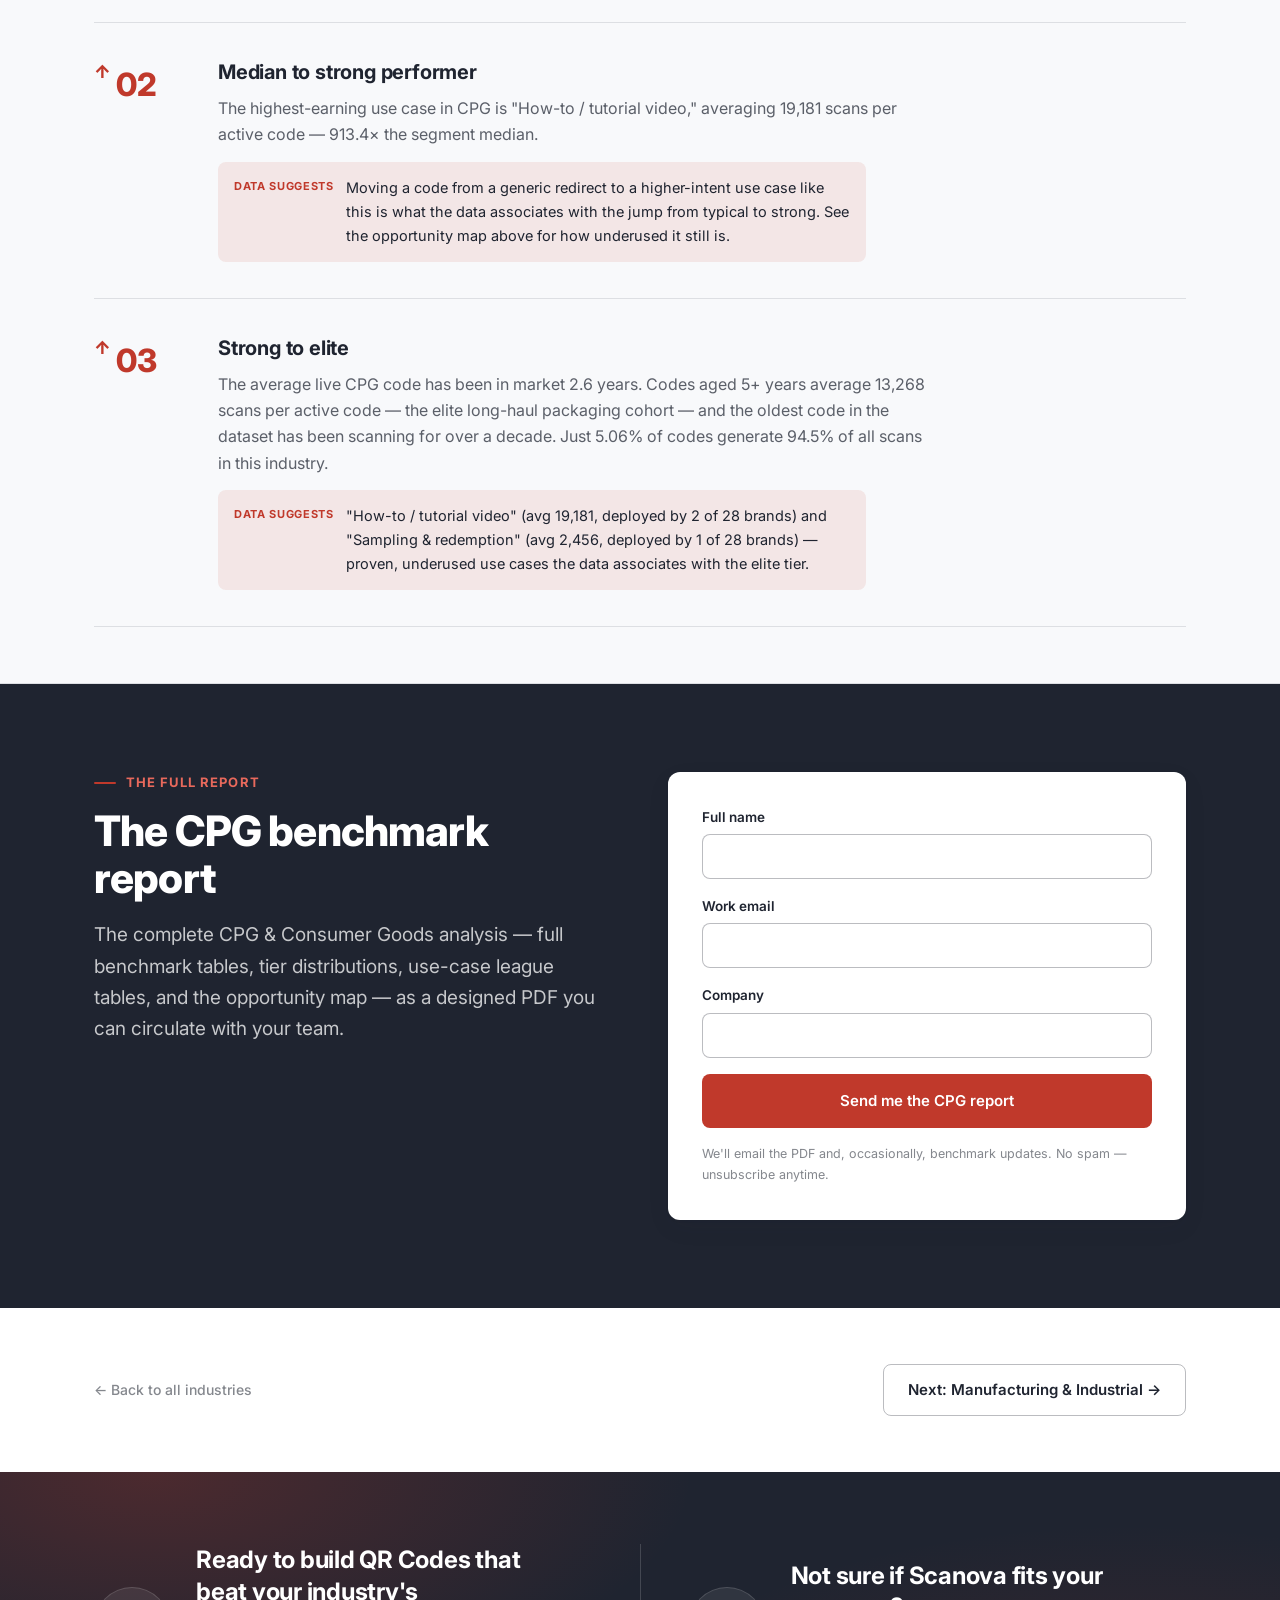
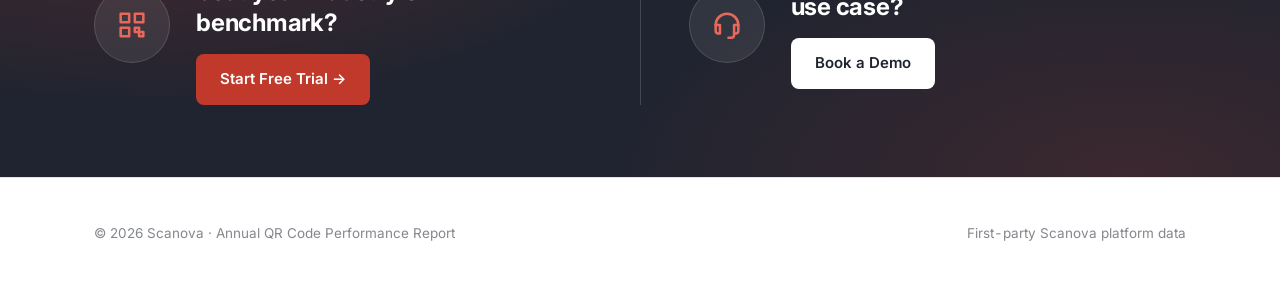
==== commit 36b46b84: "Replace industry-page chapter nav with dropdowns, rewrite Ch.01 sub-heading Swaps the overflowing fl" ====
--- a/Annual Report/industry.html
+++ b/Annual Report/industry.html
@@ -15,14 +15,27 @@
 <nav class="nav">
   <div class="wrap nav-inner">
     <a class="brand" href="index.html"><img class="brand-logo" src="logo-icon-red.svg" alt="Scanova" width="26" height="26"><span>Scanova QR Benchmarks</span></a>
-    <div class="nav-links chapter-nav">
-      <a href="#benchmarks">Benchmarks</a>
-      <a href="#concentration">Concentration</a>
-      <a href="#who-wins">Who wins</a>
-      <a href="#portfolio">Portfolio</a>
-      <a href="#use-cases">Use cases</a>
-      <a href="#opportunities">Opportunities</a>
-      <a href="#move-up-curve">Move up</a>
+    <div class="nav-links">
+      <div class="nav-drop" id="nav-drop-industries">
+        <button class="nav-drop-btn" aria-haspopup="true" aria-expanded="false" id="nav-drop-industries-btn">
+          Industries <span class="caret" aria-hidden="true"></span>
+        </button>
+        <div class="nav-drop-menu" role="menu" id="nav-drop-industries-menu"></div>
+      </div>
+      <div class="nav-drop" id="nav-drop-chapters">
+        <button class="nav-drop-btn" aria-haspopup="true" aria-expanded="false" id="nav-drop-chapters-btn">
+          Jump to <span class="caret" aria-hidden="true"></span>
+        </button>
+        <div class="nav-drop-menu" role="menu" id="nav-drop-chapters-menu">
+          <a role="menuitem" href="#benchmarks">01 · Benchmarks</a>
+          <a role="menuitem" href="#concentration">02 · Concentration</a>
+          <a role="menuitem" href="#who-wins">03 · Who wins</a>
+          <a role="menuitem" href="#portfolio">04 · Portfolio</a>
+          <a role="menuitem" href="#use-cases">05 · Use cases</a>
+          <a role="menuitem" href="#opportunities">06 · Opportunities</a>
+          <a role="menuitem" href="#move-up-curve">07 · Move up the curve</a>
+        </div>
+      </div>
     </div>
     <div class="nav-ctas">
       <a class="nav-cta-ghost" href="https://scanova.io/" target="_blank" rel="noopener">Explore Scanova</a>
@@ -63,7 +76,6 @@
       </div>
       <div class="scale" id="b-scale"></div>
       <p class="instrument-note" id="b-note"></p>
-      <p class="foot-note" style="margin-top:14px">All figures reflect every QR Code created on the platform, including test codes and codes never deployed in a live campaign. We benchmark on the median because, unlike the average, it isn't distorted by them.</p>
     </div>
 
     <div class="two-col" style="margin-top:56px">
@@ -329,6 +341,41 @@
   sw.appendChild(a);
 });
 
+/* ---------- nav dropdowns: industries (data-driven) + chapters ---------- */
+const navIndustriesMenu = document.getElementById("nav-drop-industries-menu");
+INDUSTRY_ORDER.forEach(k=>{
+  const a = document.createElement("a");
+  a.setAttribute("role","menuitem");
+  a.href = "industry.html?i="+k;
+  a.textContent = REPORT.industries[k].name;
+  if(k===key) a.className = "current";
+  navIndustriesMenu.appendChild(a);
+});
+
+const navDrops = [];
+function wireNavDropdown(dropId, btnId){
+  const drop = document.getElementById(dropId);
+  const btn = document.getElementById(btnId);
+  navDrops.push({drop, btn});
+  btn.addEventListener("click", e=>{
+    e.stopPropagation();
+    const willOpen = !drop.classList.contains("open");
+    navDrops.forEach(o=>{
+      if(o.drop!==drop){ o.drop.classList.remove("open"); o.btn.setAttribute("aria-expanded","false"); }
+    });
+    drop.classList.toggle("open", willOpen);
+    btn.setAttribute("aria-expanded", willOpen);
+  });
+  document.addEventListener("click", e=>{
+    if(!drop.contains(e.target)){ drop.classList.remove("open"); btn.setAttribute("aria-expanded","false"); }
+  });
+  document.addEventListener("keydown", e=>{
+    if(e.key === "Escape"){ drop.classList.remove("open"); btn.setAttribute("aria-expanded","false"); }
+  });
+}
+wireNavDropdown("nav-drop-industries","nav-drop-industries-btn");
+wireNavDropdown("nav-drop-chapters","nav-drop-chapters-btn");
+
 /* ---------- reveal / bars / counts ---------- */
 function countUp(el){
   const target = parseFloat(el.dataset.count), dur = 1100, t0 = performance.now();
@@ -352,7 +399,7 @@
 
 /* ---------- 01 benchmarks ---------- */
 document.getElementById("b-lede").innerHTML =
-  `The typical active ${D.shortName} code earns <strong>${fmt(D.medianActive)} scans</strong> — the honest benchmark to measure against, since it isn't skewed by outliers or by test and undeployed codes in the data.`;
+  `What does a good ${D.shortName} code look like? Typical is <strong>${fmt(D.medianActive)} scans</strong>. Average is <strong>${fmt(D.meanActive)}</strong>. The record is <strong>${fmt(D.maxCode)}</strong> — and that gap is the story.`;
 
 const SCALE_MAX = 5e6;
 const bScale = document.getElementById("b-scale");
--- a/Annual Report/styles.css
+++ b/Annual Report/styles.css
@@ -111,6 +111,7 @@
 }
 .nav-drop-menu a:hover{background:var(--accent-dim);color:var(--accent-dark)}
 .nav-drop-menu a span{display:block;font-size:12px;font-weight:400;color:var(--ink-55)}
+.nav-drop-menu a.current{color:var(--accent);font-weight:700}
 
 /* ---- buttons ---- */
 .btn{
@@ -296,7 +297,6 @@
 @media (prefers-reduced-motion:reduce){.reveal{opacity:1;transform:none}}
 
 /* ---- industry page extras ---- */
-.chapter-nav{display:flex;gap:2px;overflow:hidden}
 .page-hero{padding:72px 0 56px}
 .crumb{font-size:14px;font-weight:500;color:var(--ink-55);text-decoration:none}
 .crumb:hover{color:var(--accent)}
@@ -374,8 +374,6 @@
   .cta-band-divider{display:none}
 }
 
-/* chapter nav: compact to fit alongside dual CTAs */
-.chapter-nav a{font-size:13px;padding:8px 9px}
 
 /* 2x2 card grid (methodology) */
 .cards.grid-2{grid-template-columns:repeat(2,1fr)}
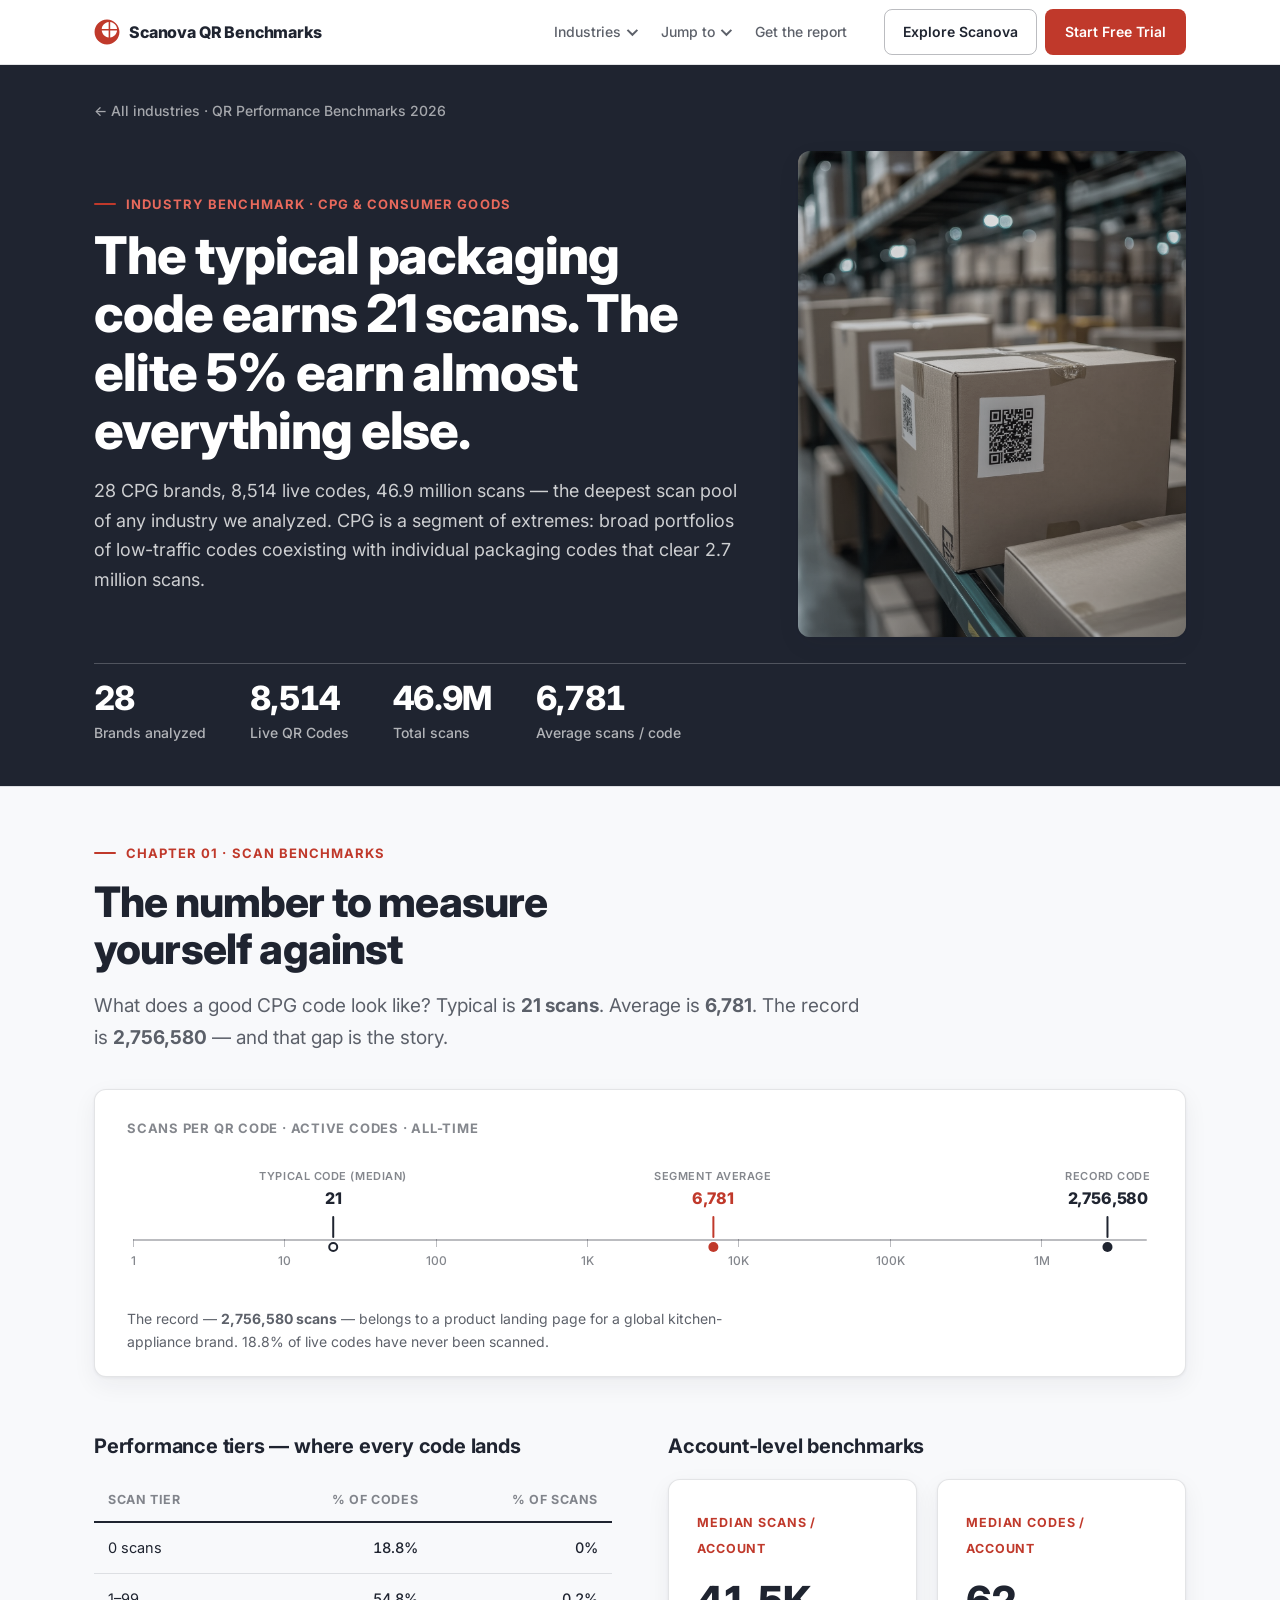
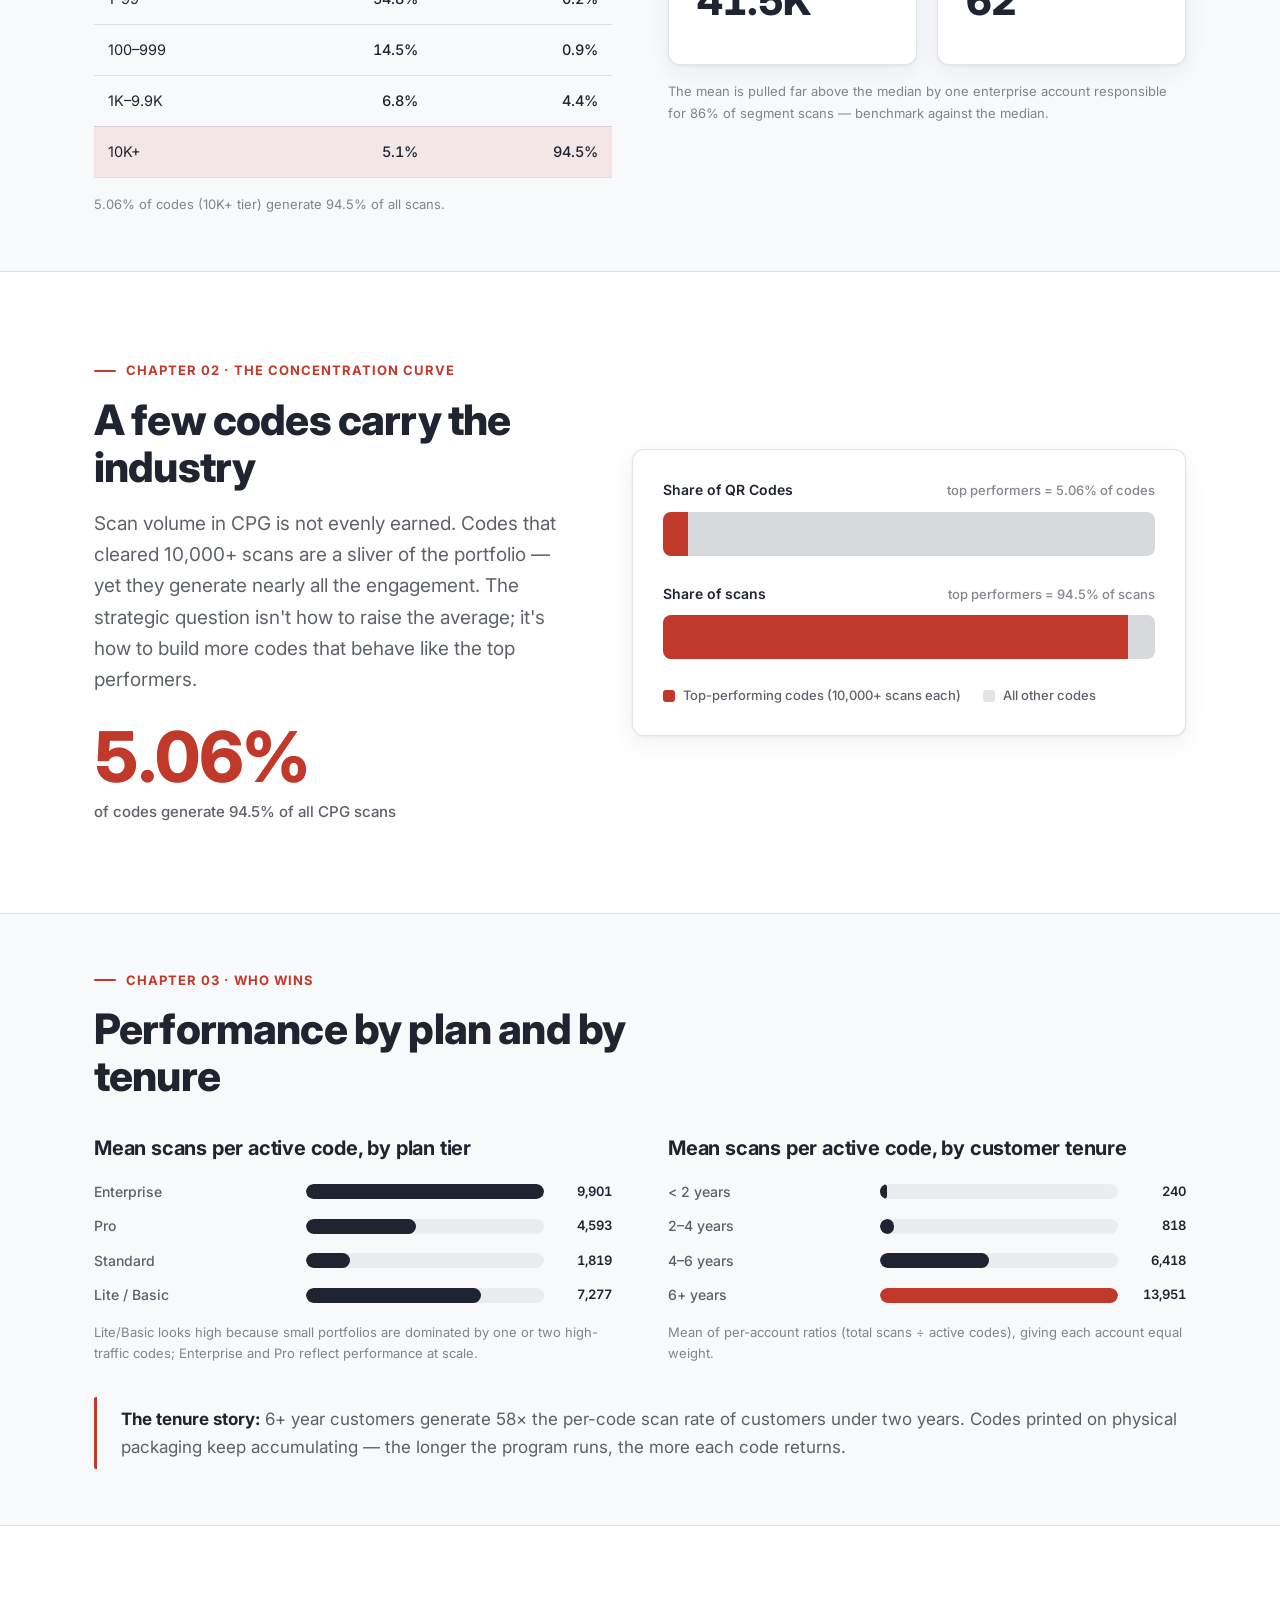
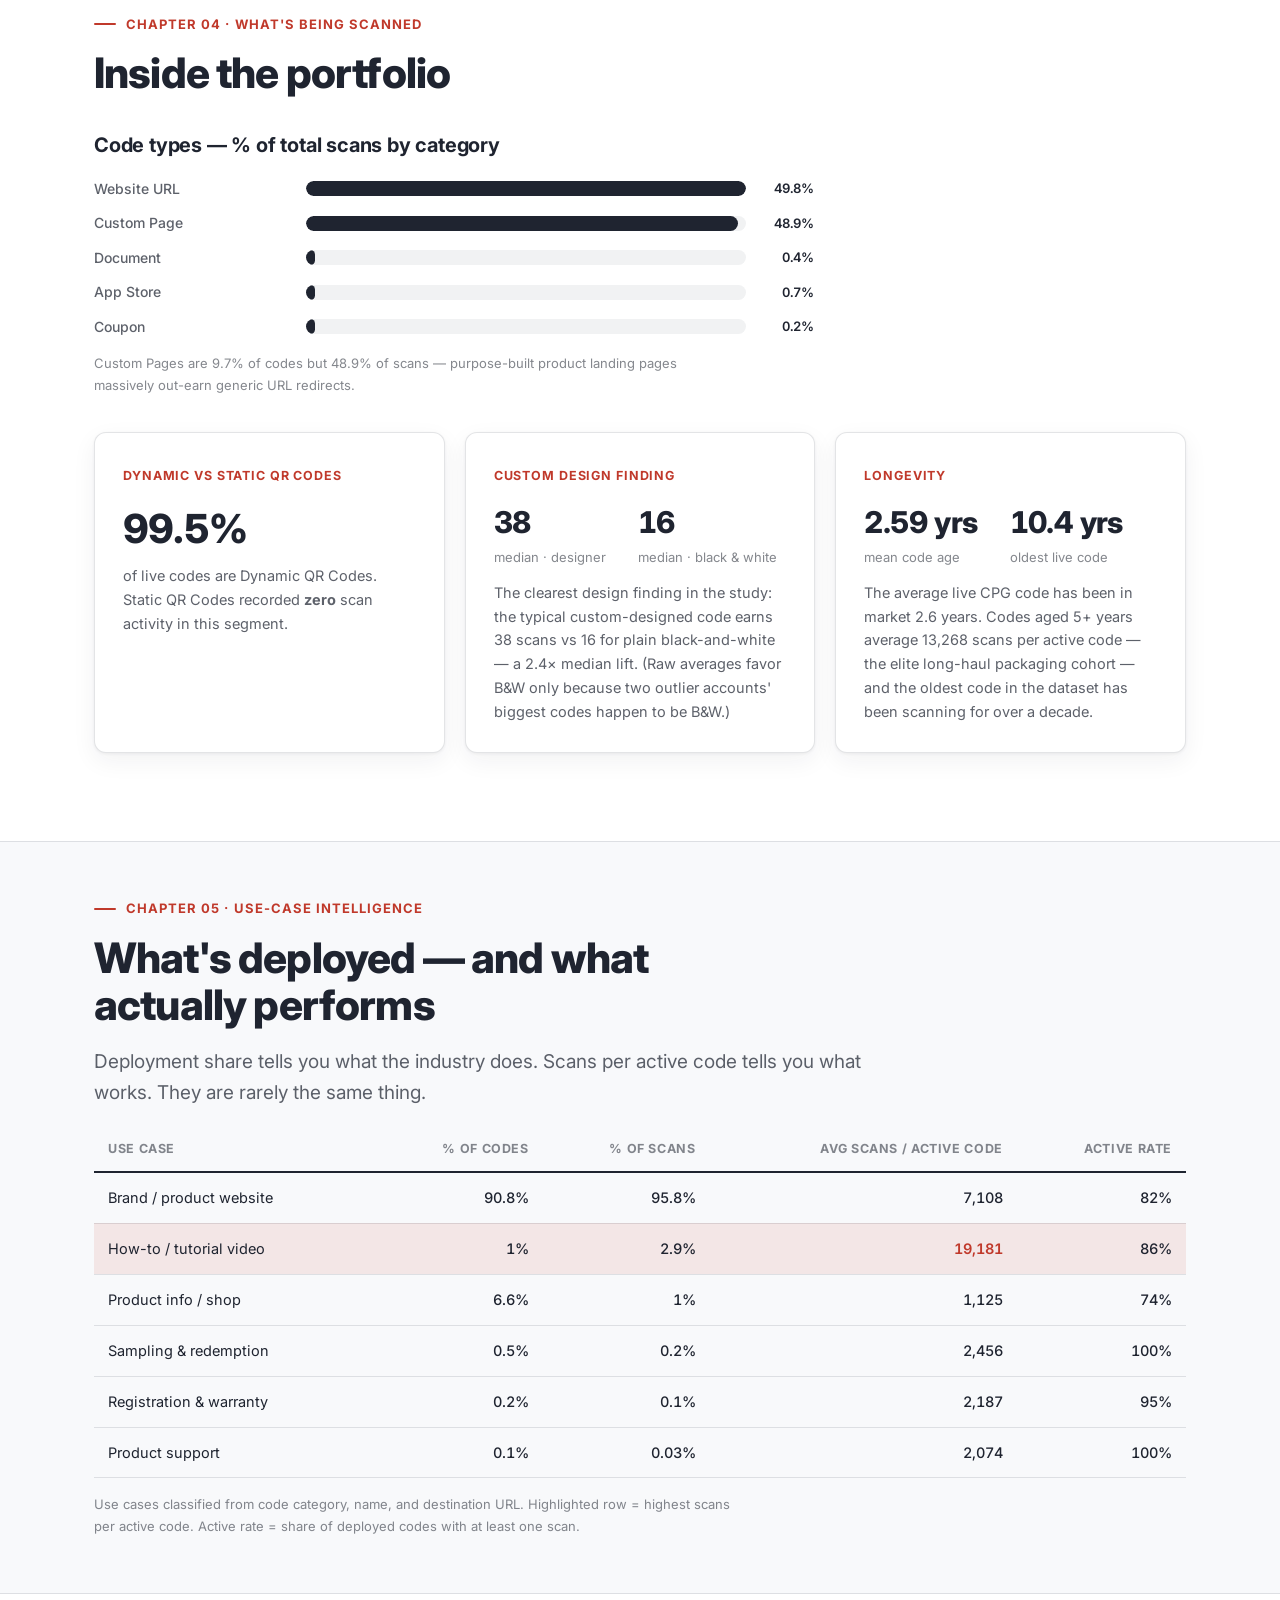
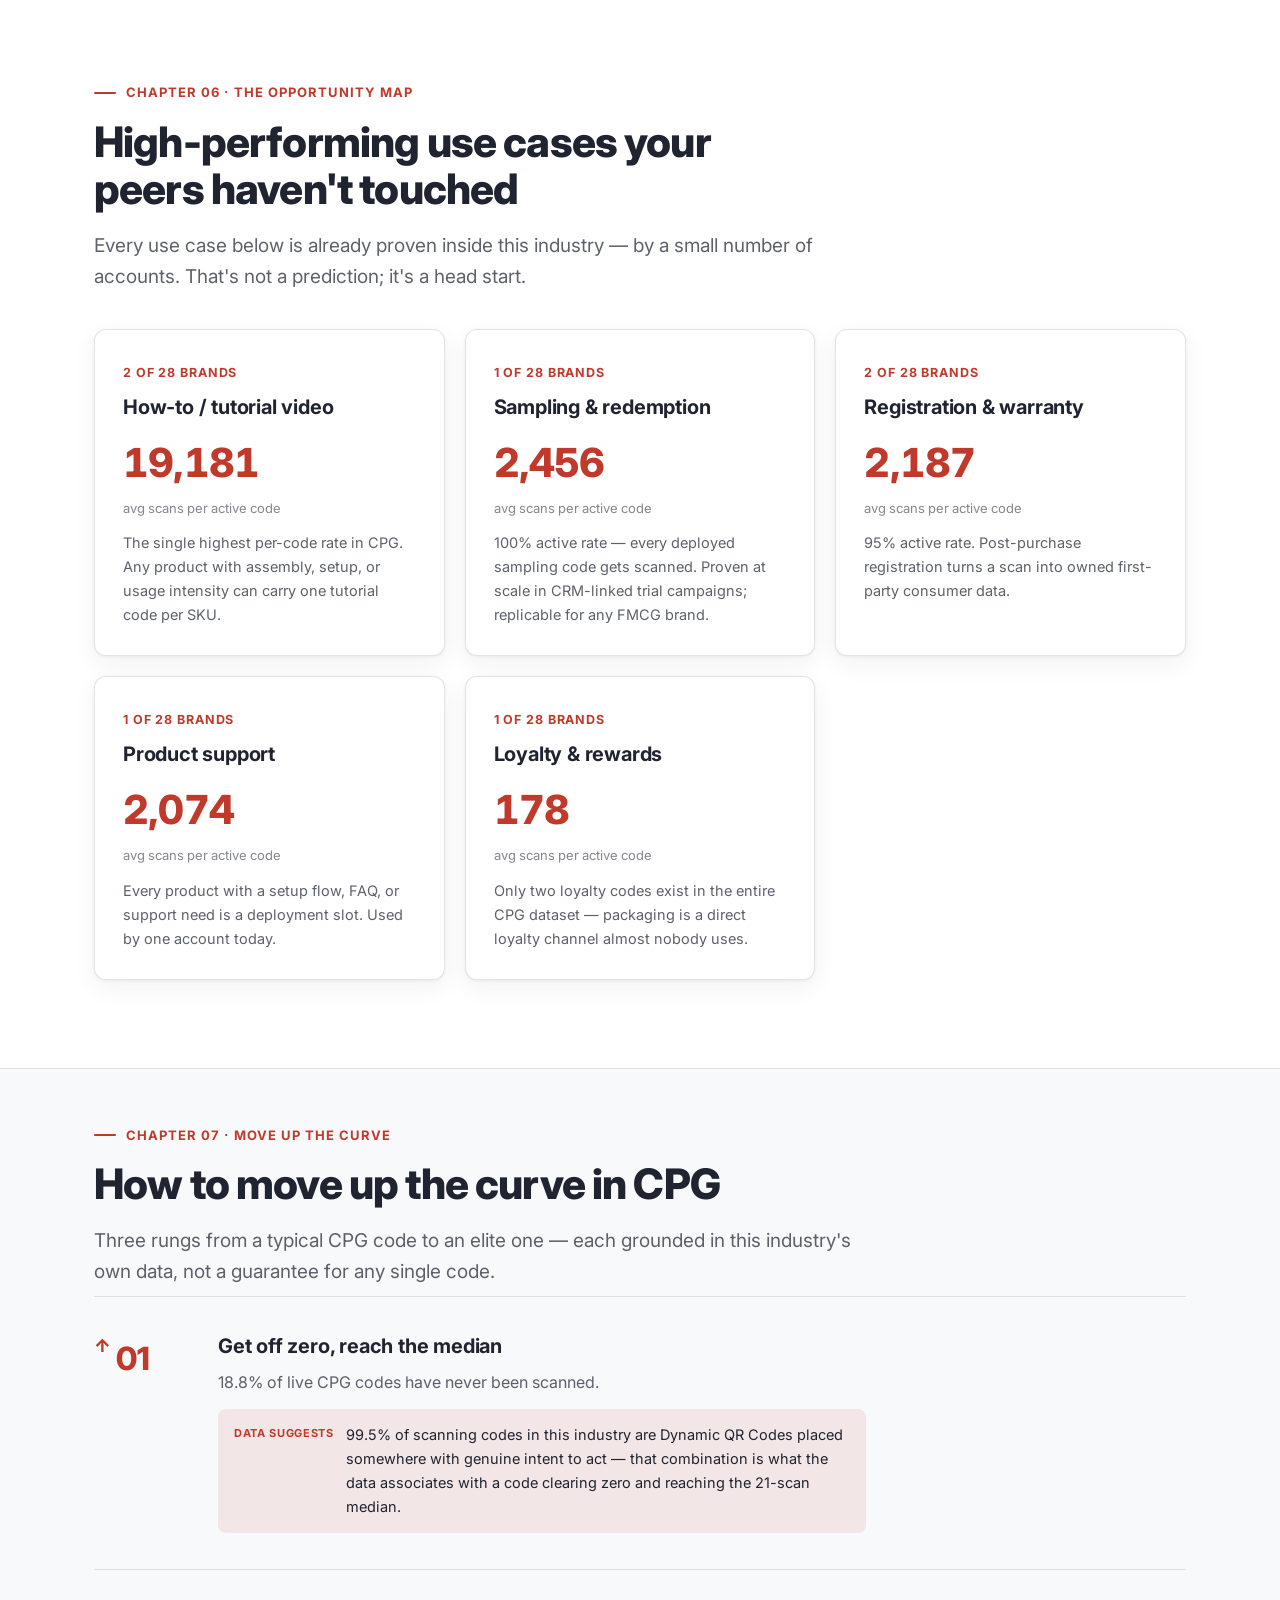
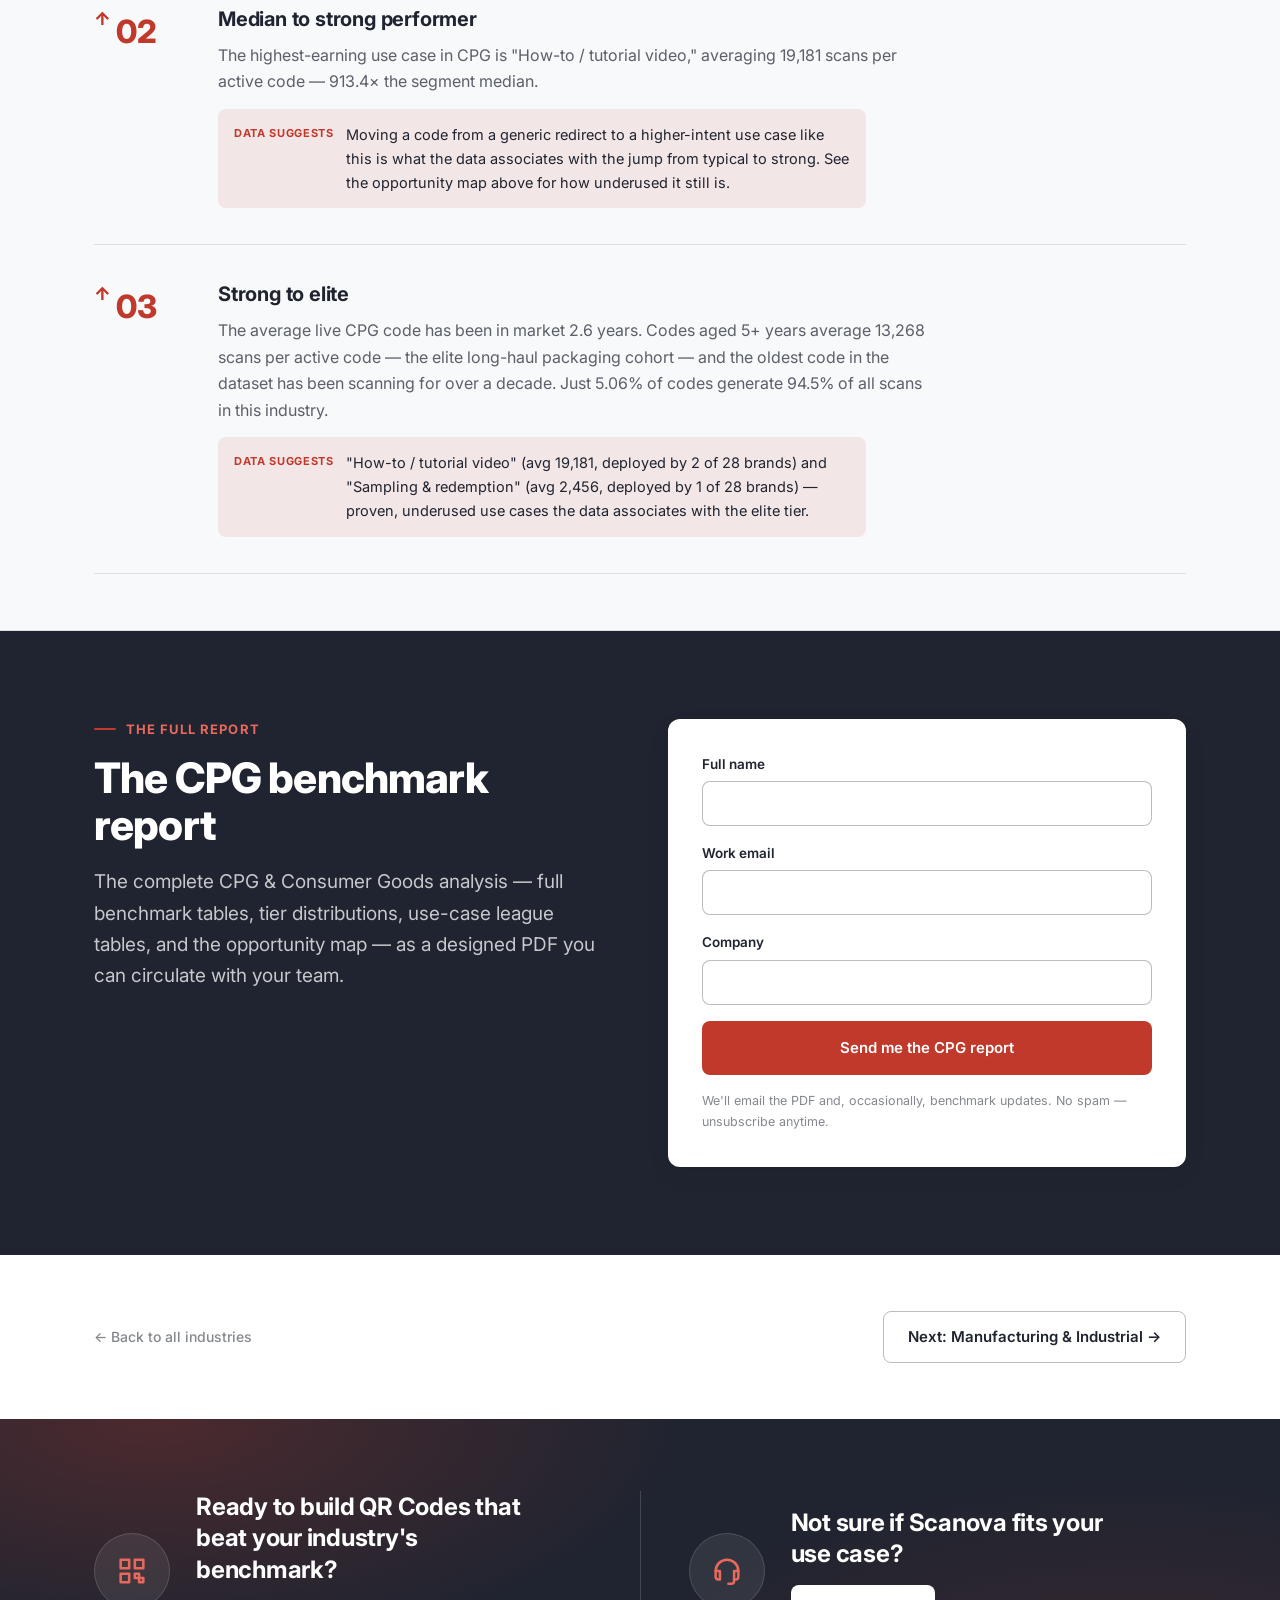
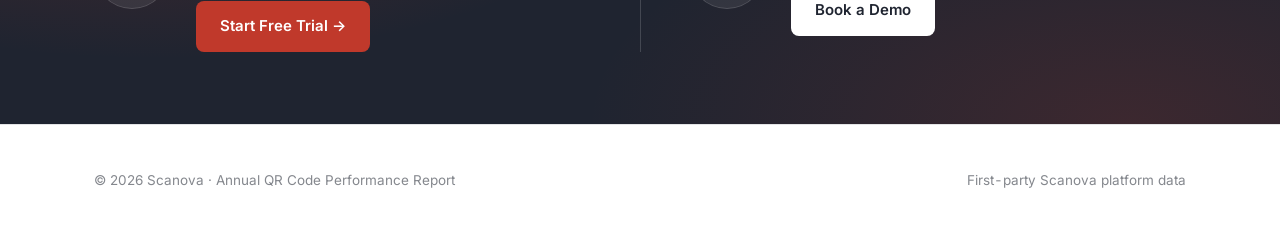
==== commit d2b6dceb: "Add report link + dropdown subtitles, drop hero chips, swap Ch.01 accent Adds a "Get the report" nav" ====
--- a/Annual Report/industry.html
+++ b/Annual Report/industry.html
@@ -36,6 +36,7 @@
           <a role="menuitem" href="#move-up-curve">07 · Move up the curve</a>
         </div>
       </div>
+      <a href="#get-report">Get the report</a>
     </div>
     <div class="nav-ctas">
       <a class="nav-cta-ghost" href="https://scanova.io/" target="_blank" rel="noopener">Explore Scanova</a>
@@ -48,8 +49,7 @@
 <header class="page-hero hero-dark" id="page-hero">
   <div class="wrap">
     <a class="crumb" href="index.html">← All industries · QR Performance Benchmarks 2026</a>
-    <div class="switcher" id="switcher" style="margin-top:18px"></div>
-    <div class="hero-grid" style="margin-top:30px">
+    <div class="hero-grid" style="margin-top:28px">
       <div>
         <p class="eyebrow" id="h-eyebrow"></p>
         <h1 style="margin-top:14px;max-width:20ch" id="h-title"></h1>
@@ -332,22 +332,14 @@
   <div><span class="num">${D.scansDisplay}</span><span class="label">Total scans</span></div>
   <div><span class="num" data-count="${D.meanActive}">0</span><span class="label">Average scans / code</span></div>`;
 
-const sw = document.getElementById("switcher");
-INDUSTRY_ORDER.forEach(k=>{
-  const a = document.createElement("a");
-  a.href = "industry.html?i="+k;
-  a.textContent = REPORT.industries[k].shortName;
-  if(k===key) a.className = "current";
-  sw.appendChild(a);
-});
-
 /* ---------- nav dropdowns: industries (data-driven) + chapters ---------- */
 const navIndustriesMenu = document.getElementById("nav-drop-industries-menu");
 INDUSTRY_ORDER.forEach(k=>{
+  const d = REPORT.industries[k];
   const a = document.createElement("a");
   a.setAttribute("role","menuitem");
   a.href = "industry.html?i="+k;
-  a.textContent = REPORT.industries[k].name;
+  a.innerHTML = `${d.name} <span>Avg ${fmt(d.meanActive)} scans/code · ${d.scansDisplay} scans</span>`;
   if(k===key) a.className = "current";
   navIndustriesMenu.appendChild(a);
 });
@@ -412,8 +404,8 @@
     bScale.appendChild(t);
   });
   [
-    {label:"Typical code (median)", v:D.medianActive, cls:"is-red"},
-    {label:"Segment average", v:D.meanActive, cls:"is-hollow"},
+    {label:"Typical code (median)", v:D.medianActive, cls:"is-hollow"},
+    {label:"Segment average", v:D.meanActive, cls:"is-red"},
     {label:"Record code", v:D.maxCode, cls:""}
   ].forEach(m=>{
     const el = document.createElement("div");
--- a/Annual Report/styles.css
+++ b/Annual Report/styles.css
@@ -300,14 +300,6 @@
 .page-hero{padding:72px 0 56px}
 .crumb{font-size:14px;font-weight:500;color:var(--ink-55);text-decoration:none}
 .crumb:hover{color:var(--accent)}
-.switcher{display:flex;gap:8px;flex-wrap:wrap;margin-top:28px}
-.switcher a{
-  font-size:14px;font-weight:500;text-decoration:none;
-  border:1px solid var(--ink-12);border-radius:999px;padding:8px 16px;color:var(--ink-70);
-  transition:all .15s;
-}
-.switcher a:hover{border-color:var(--ink-30);color:var(--ink)}
-.switcher a.current{background:var(--ink);color:#fff;border-color:var(--ink)}
 .two-col{display:grid;grid-template-columns:minmax(0,1fr) minmax(0,1fr);gap:56px;align-items:start}
 @media(max-width:860px){.two-col{grid-template-columns:1fr}}
 .callout{border-left:3px solid var(--accent);padding:8px 0 8px 24px;margin:32px 0 0;font-size:17px;color:var(--ink-70);border-radius:2px}
@@ -476,12 +468,9 @@
 .hero-dark .photo{background:rgba(255,255,255,.04)}
 .hero-dark .photo::after{background:linear-gradient(180deg,rgba(24,27,35,.12),rgba(24,27,35,.28))}
 
-/* dark hero — industry page extras (crumb, switcher chips) */
+/* dark hero — industry page extras (crumb) */
 .hero-dark .crumb{color:rgba(255,255,255,.6)}
 .hero-dark .crumb:hover{color:#f0705f}
-.hero-dark .switcher a{color:rgba(255,255,255,.72);border-color:rgba(255,255,255,.24)}
-.hero-dark .switcher a:hover{border-color:rgba(255,255,255,.5);color:#fff}
-.hero-dark .switcher a.current{background:#fff;color:var(--ink);border-color:#fff}
 
 
 /* ============================================================
@@ -508,8 +497,7 @@
 
 /* ---- industry hero: compact to fit above the fold (~800px) ---- */
 .page-hero.hero-dark{padding:32px 0 40px}
-.page-hero.hero-dark .switcher{margin-top:14px}
-.page-hero.hero-dark .hero-grid{margin-top:22px!important}
+.page-hero.hero-dark .hero-grid{margin-top:28px!important}
 .page-hero.hero-dark h1{margin-top:10px}
 .page-hero.hero-dark .lede{margin-top:16px!important}
 .page-hero.hero-dark .meta-strip{margin-top:26px}
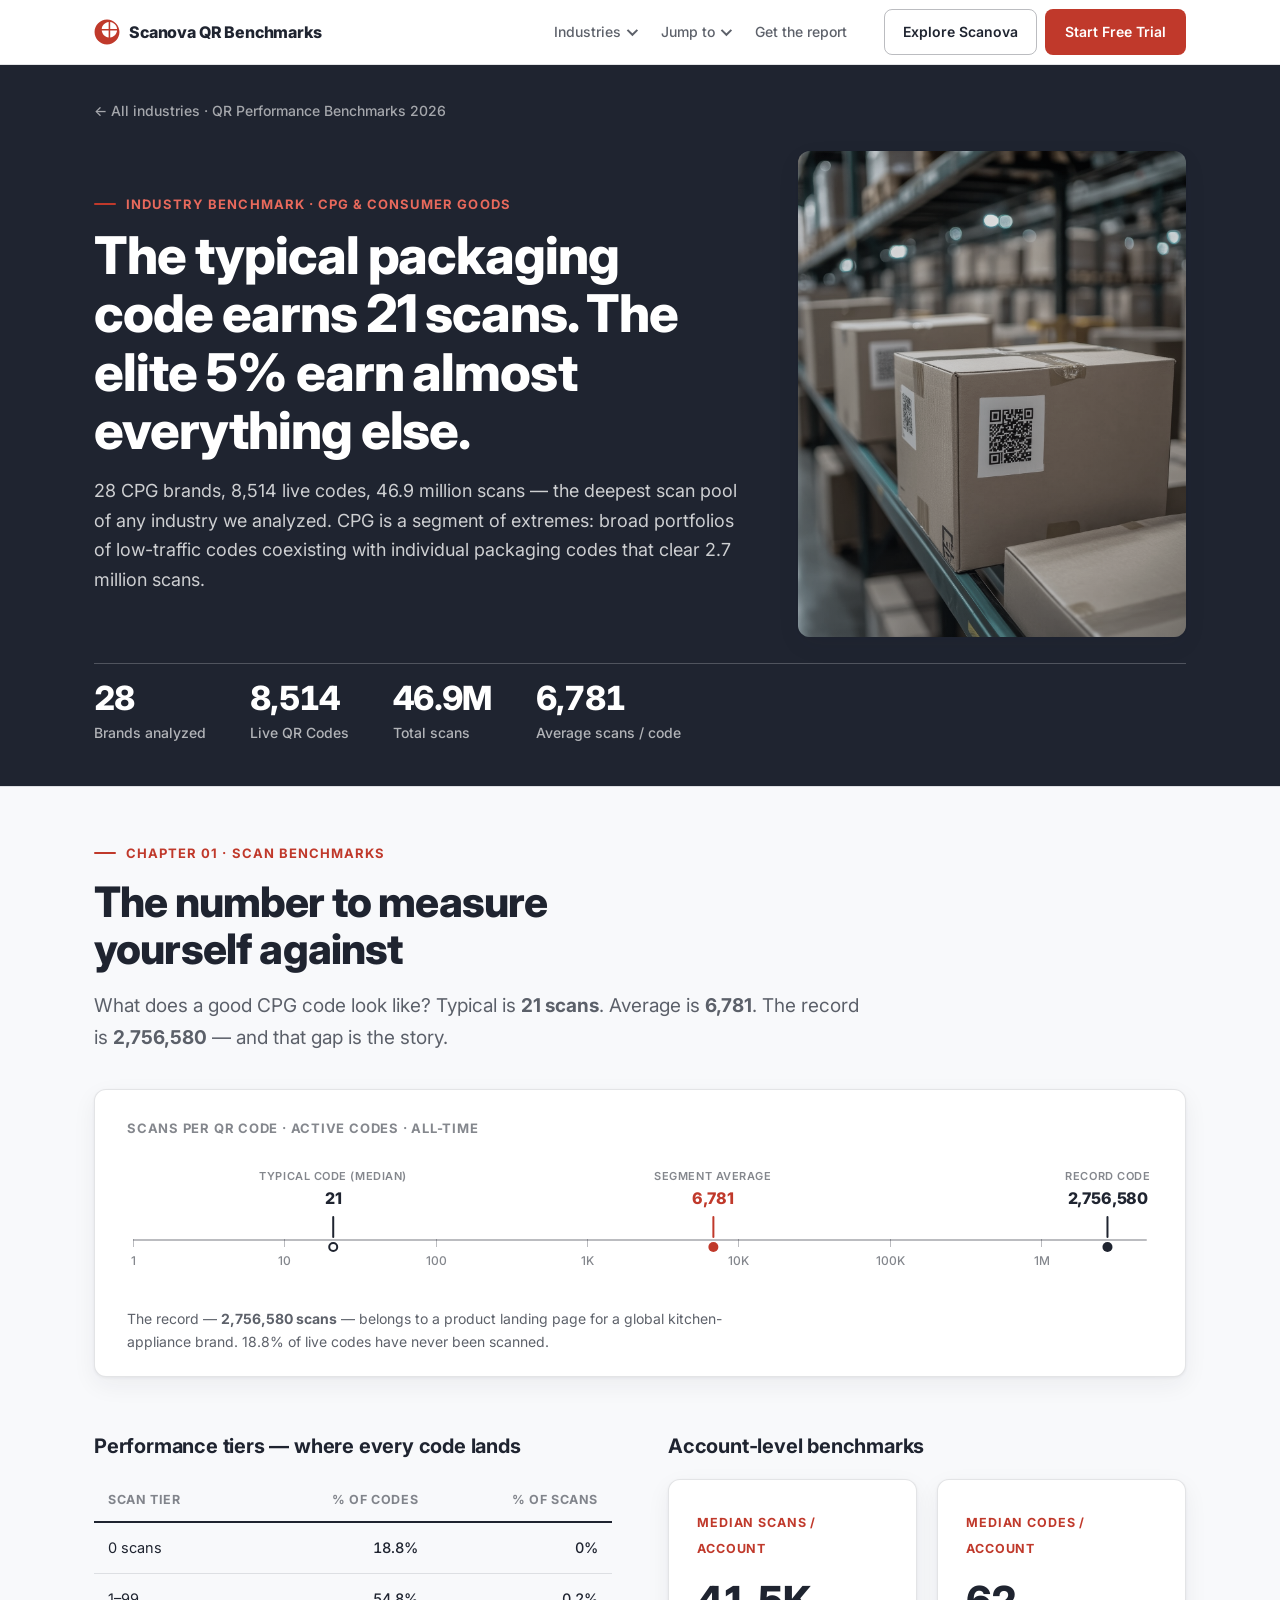
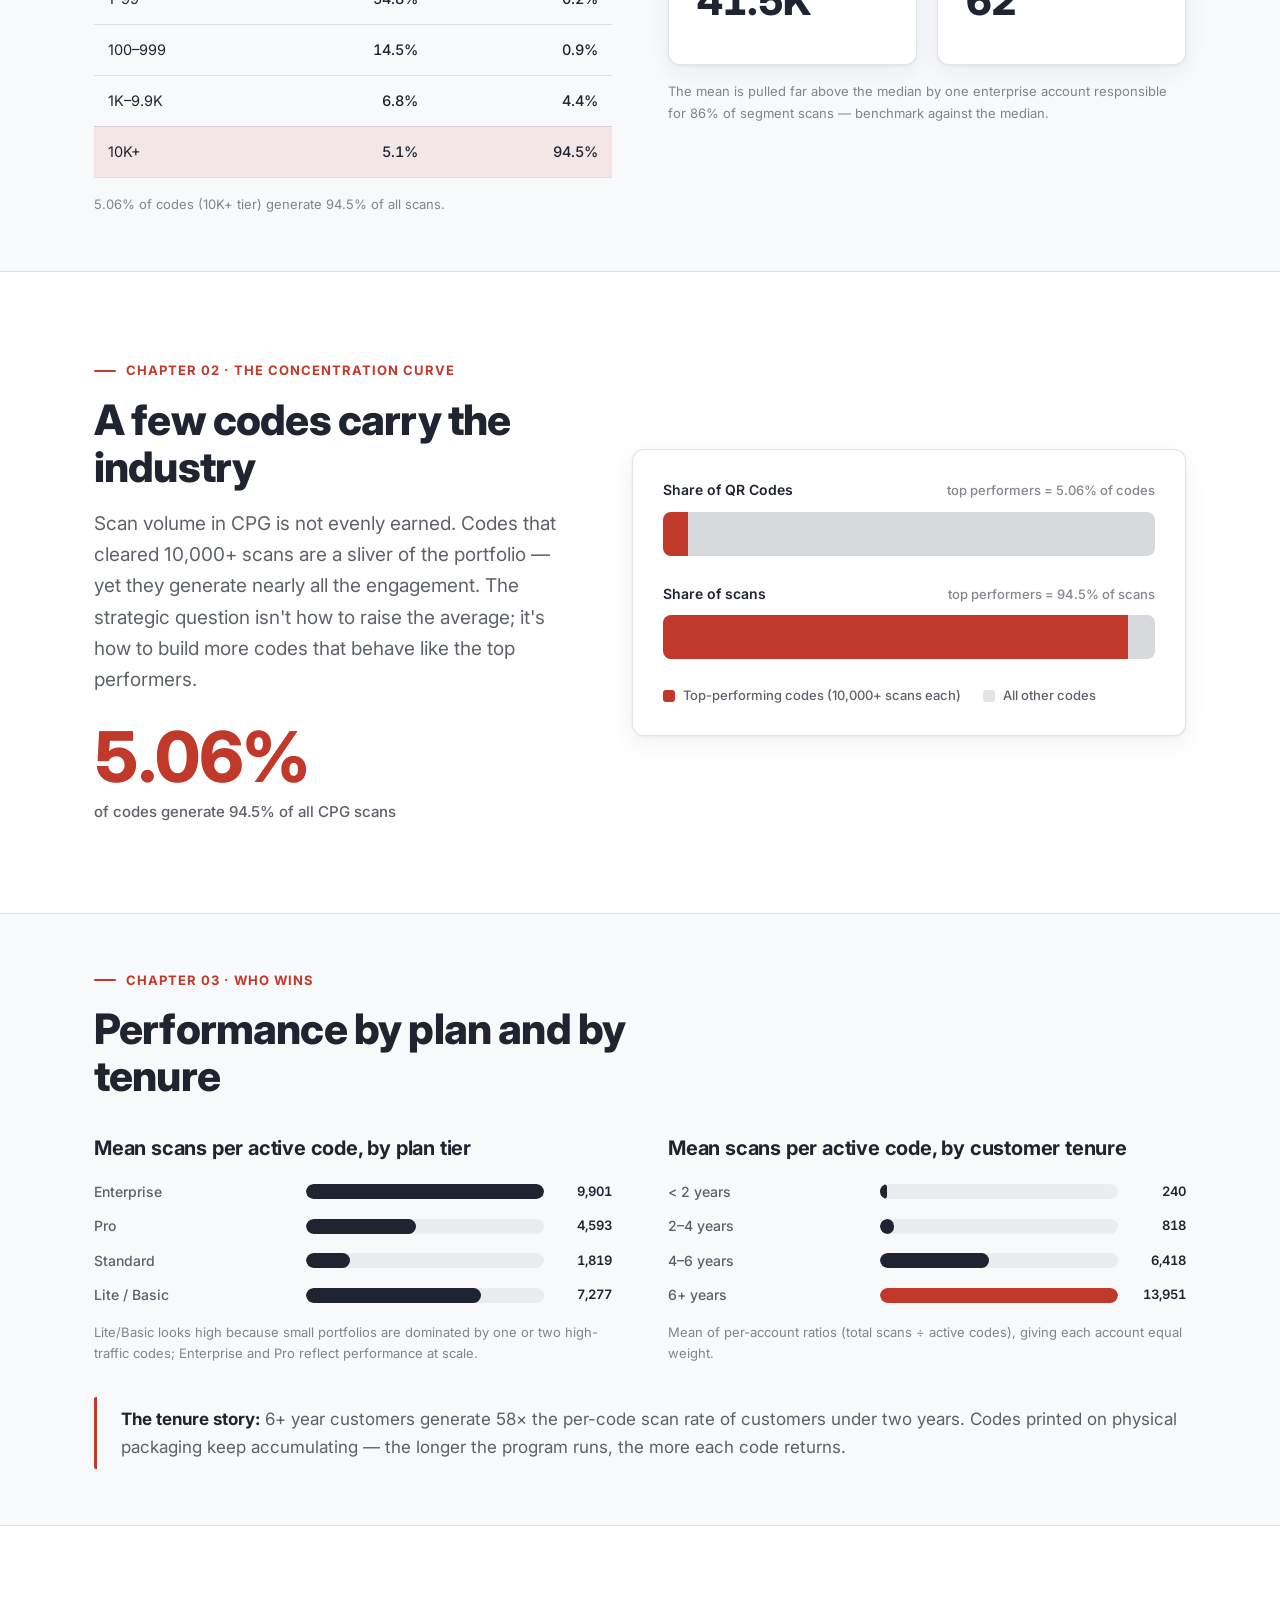
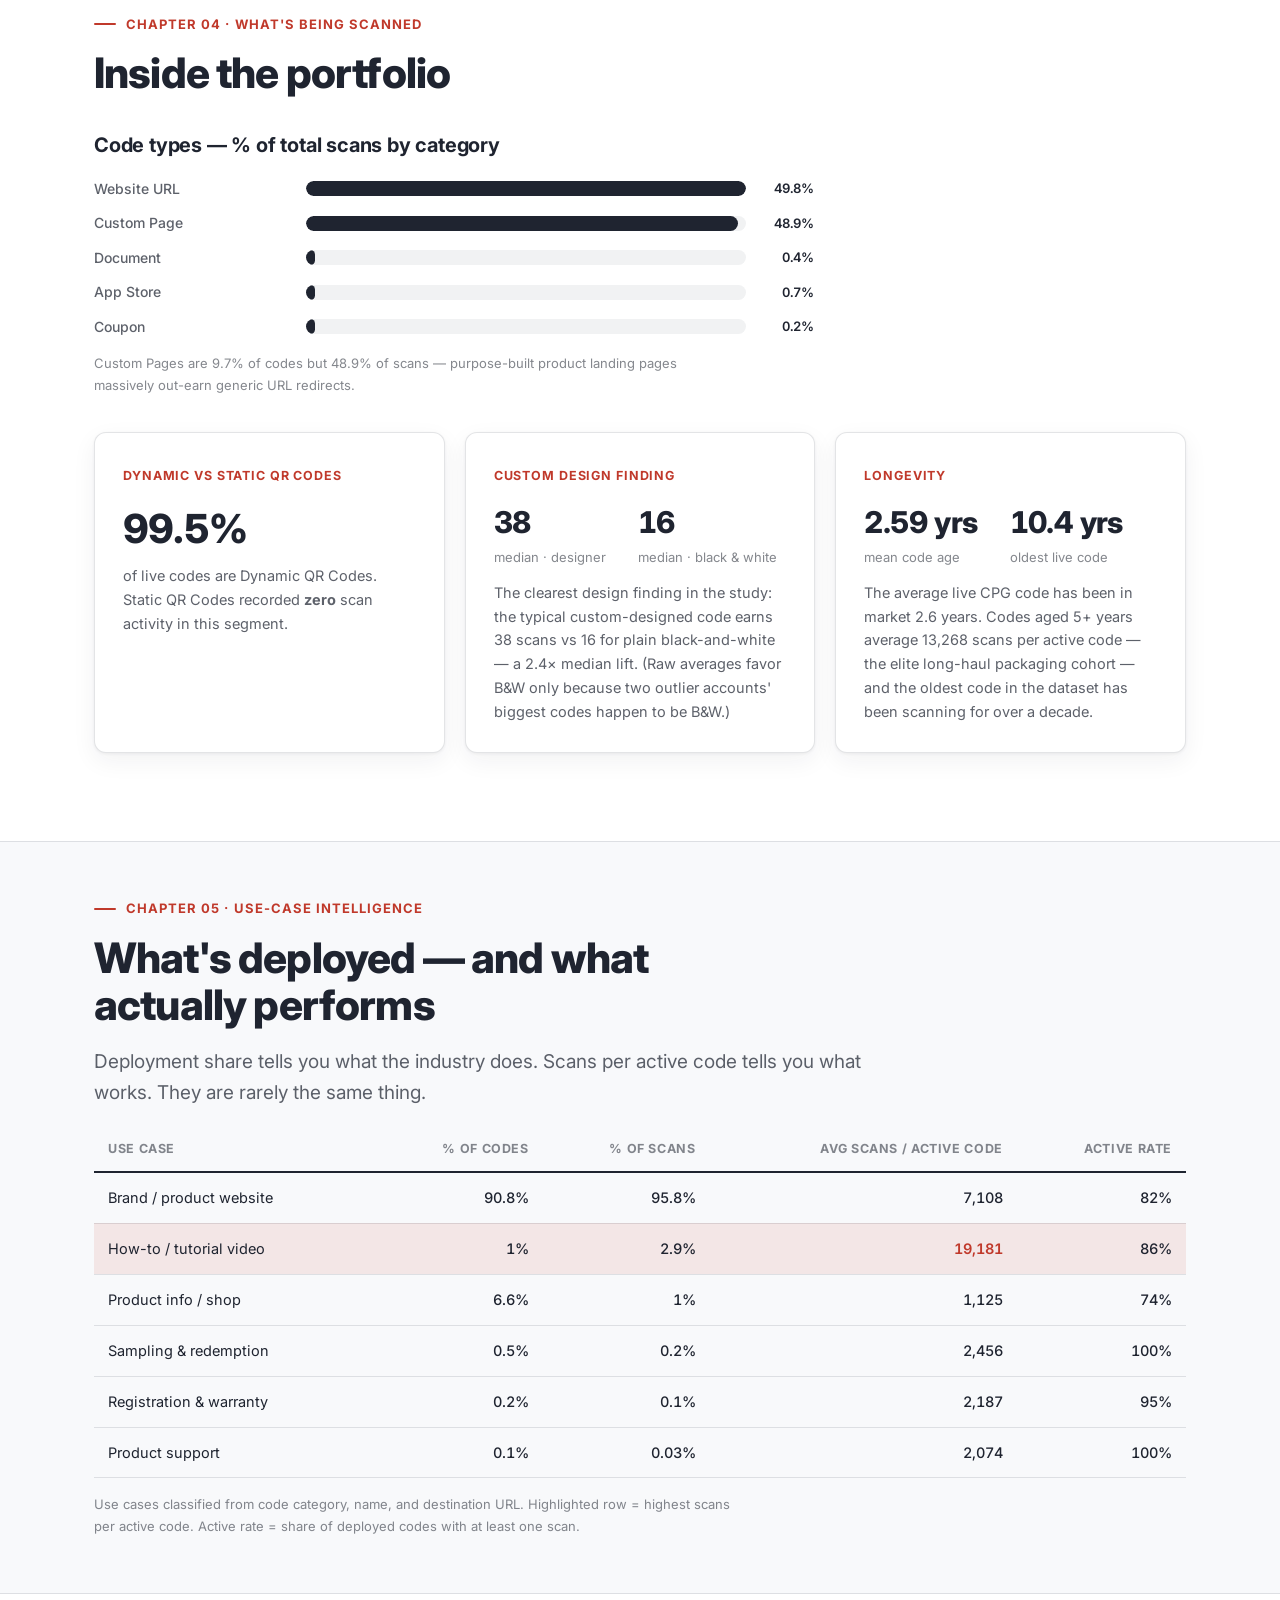
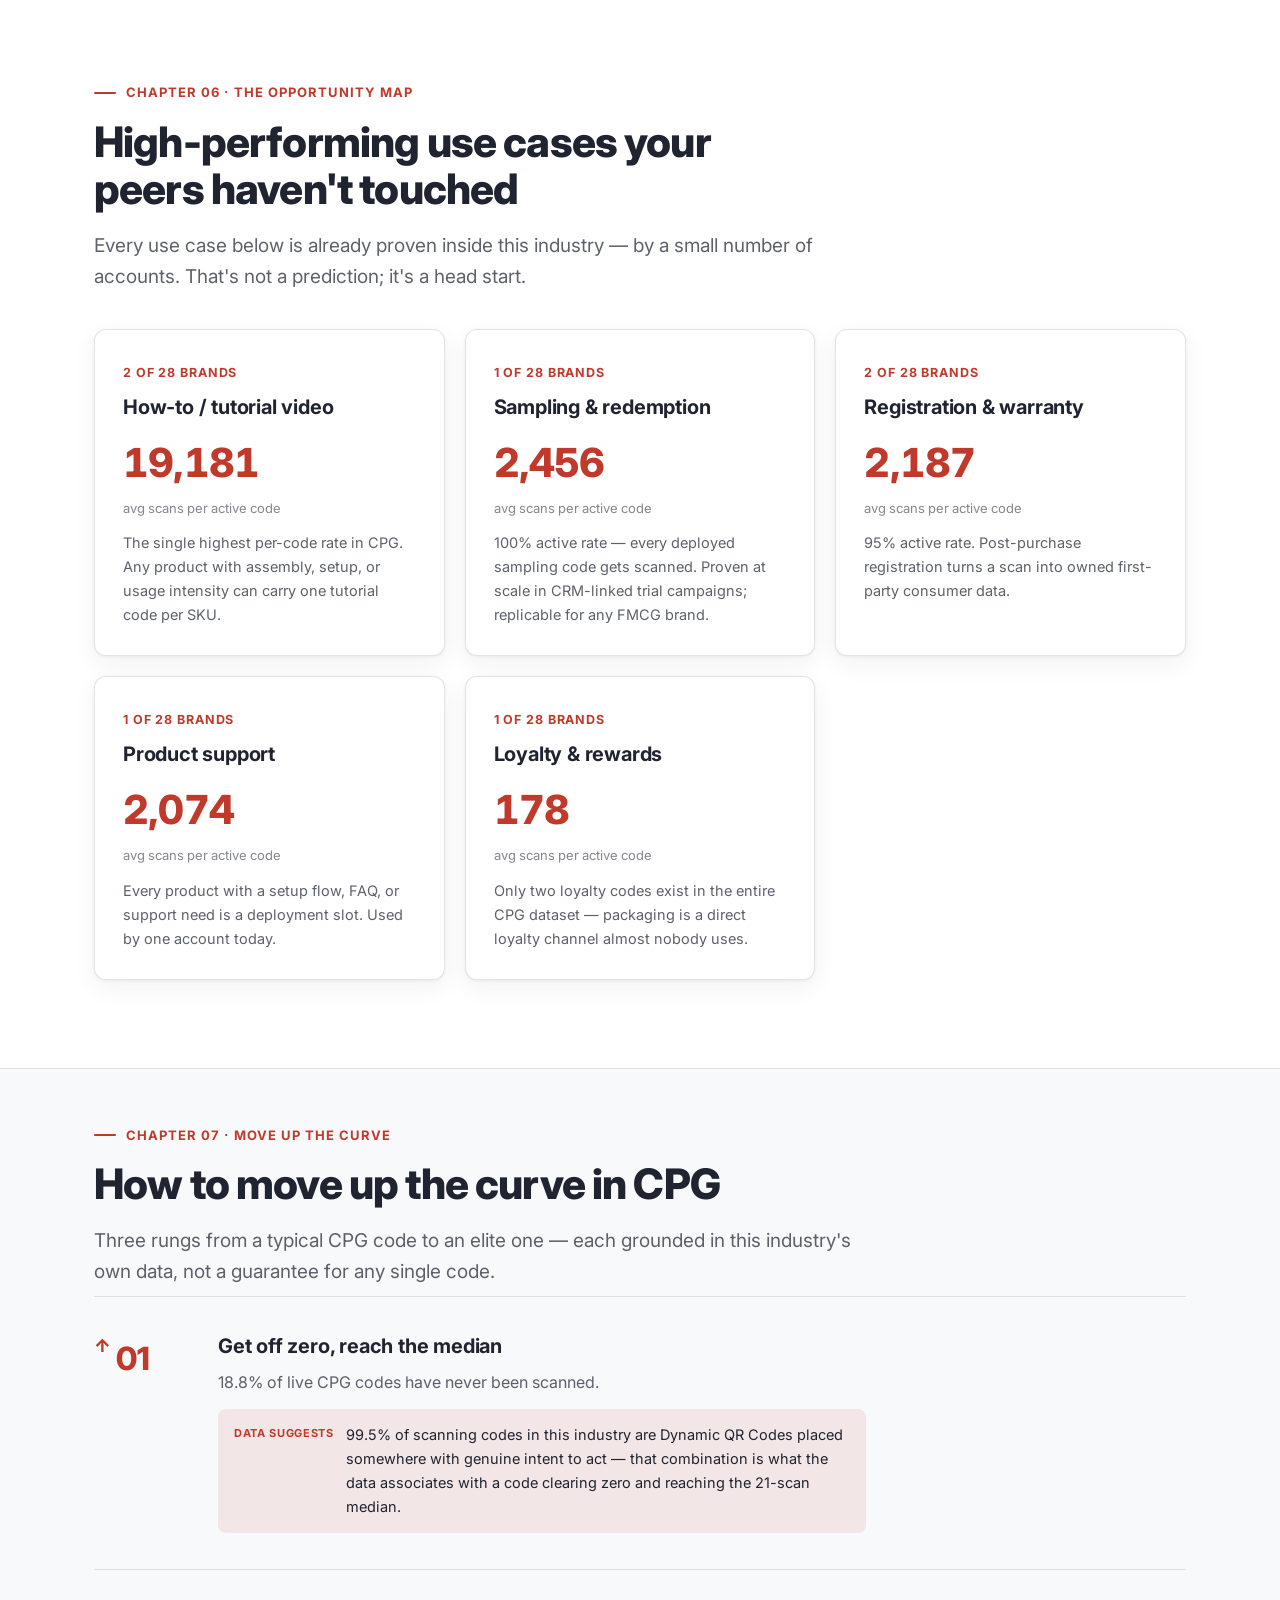
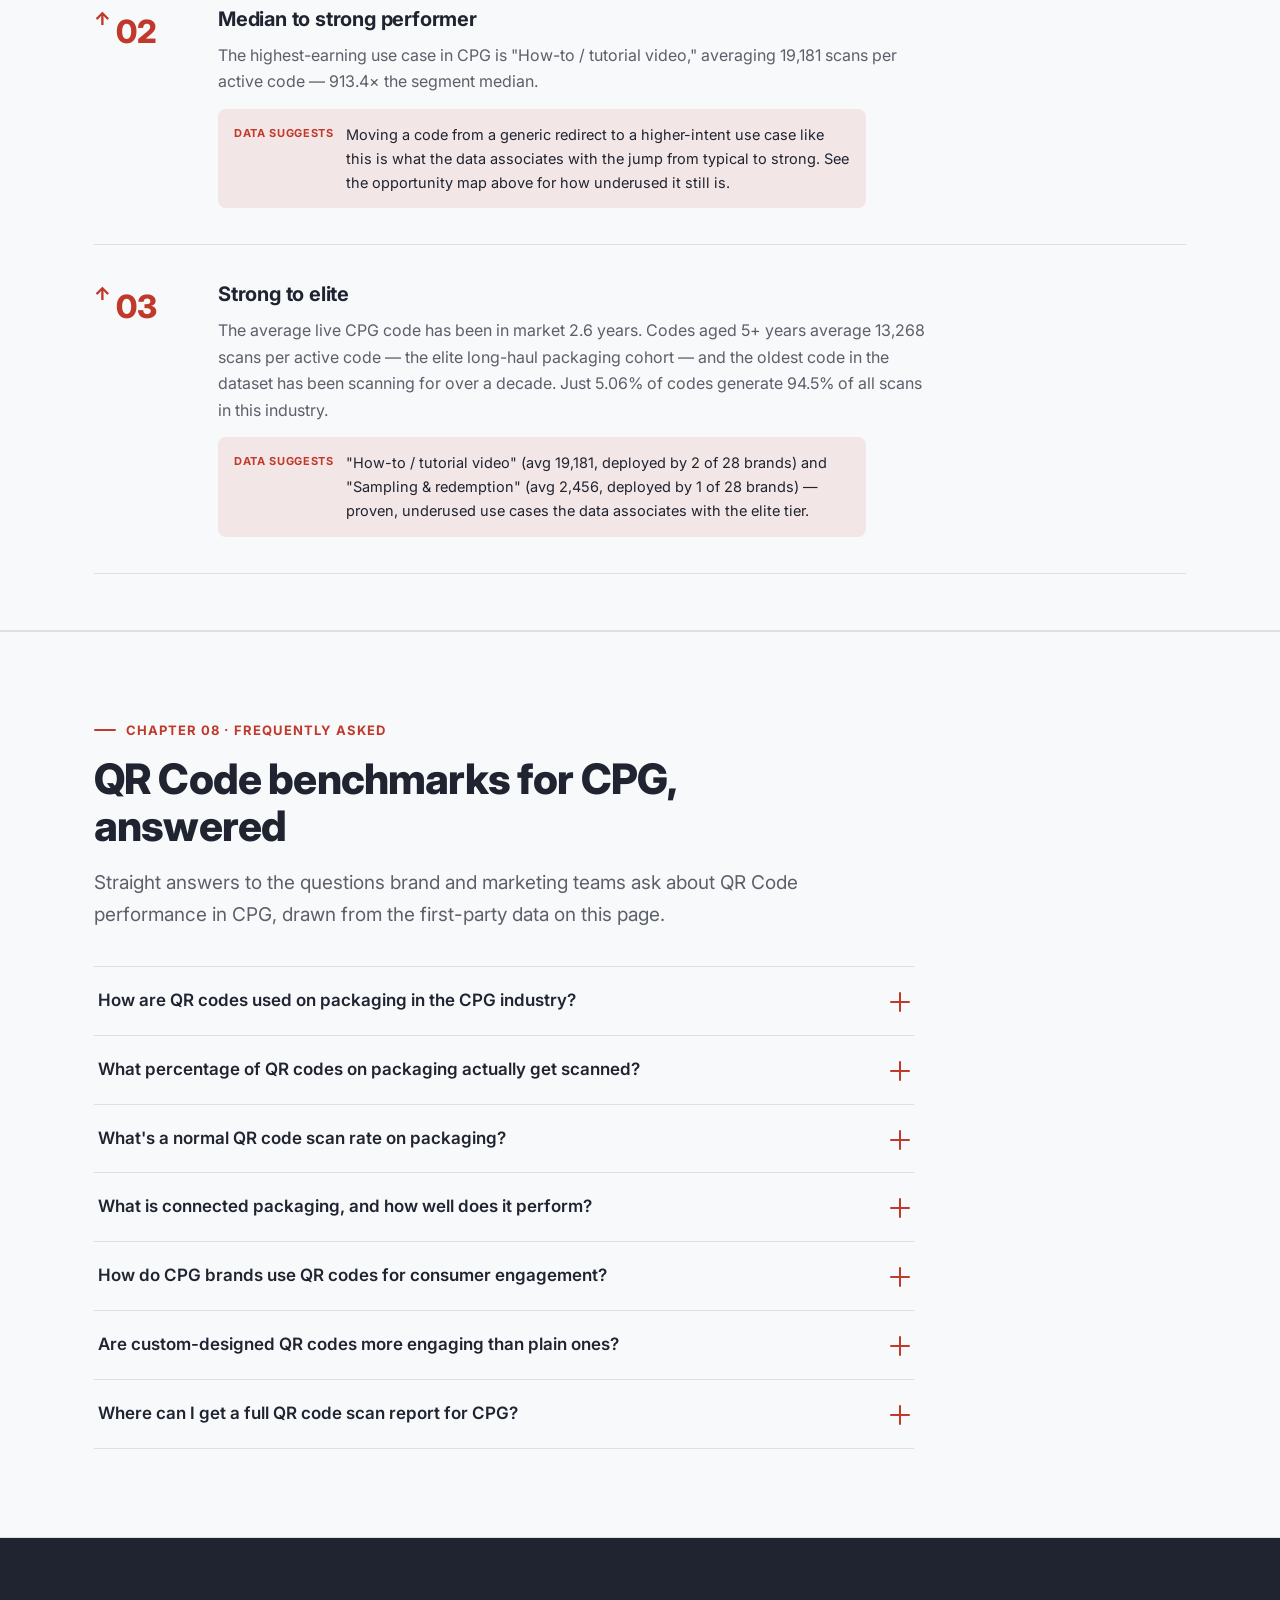
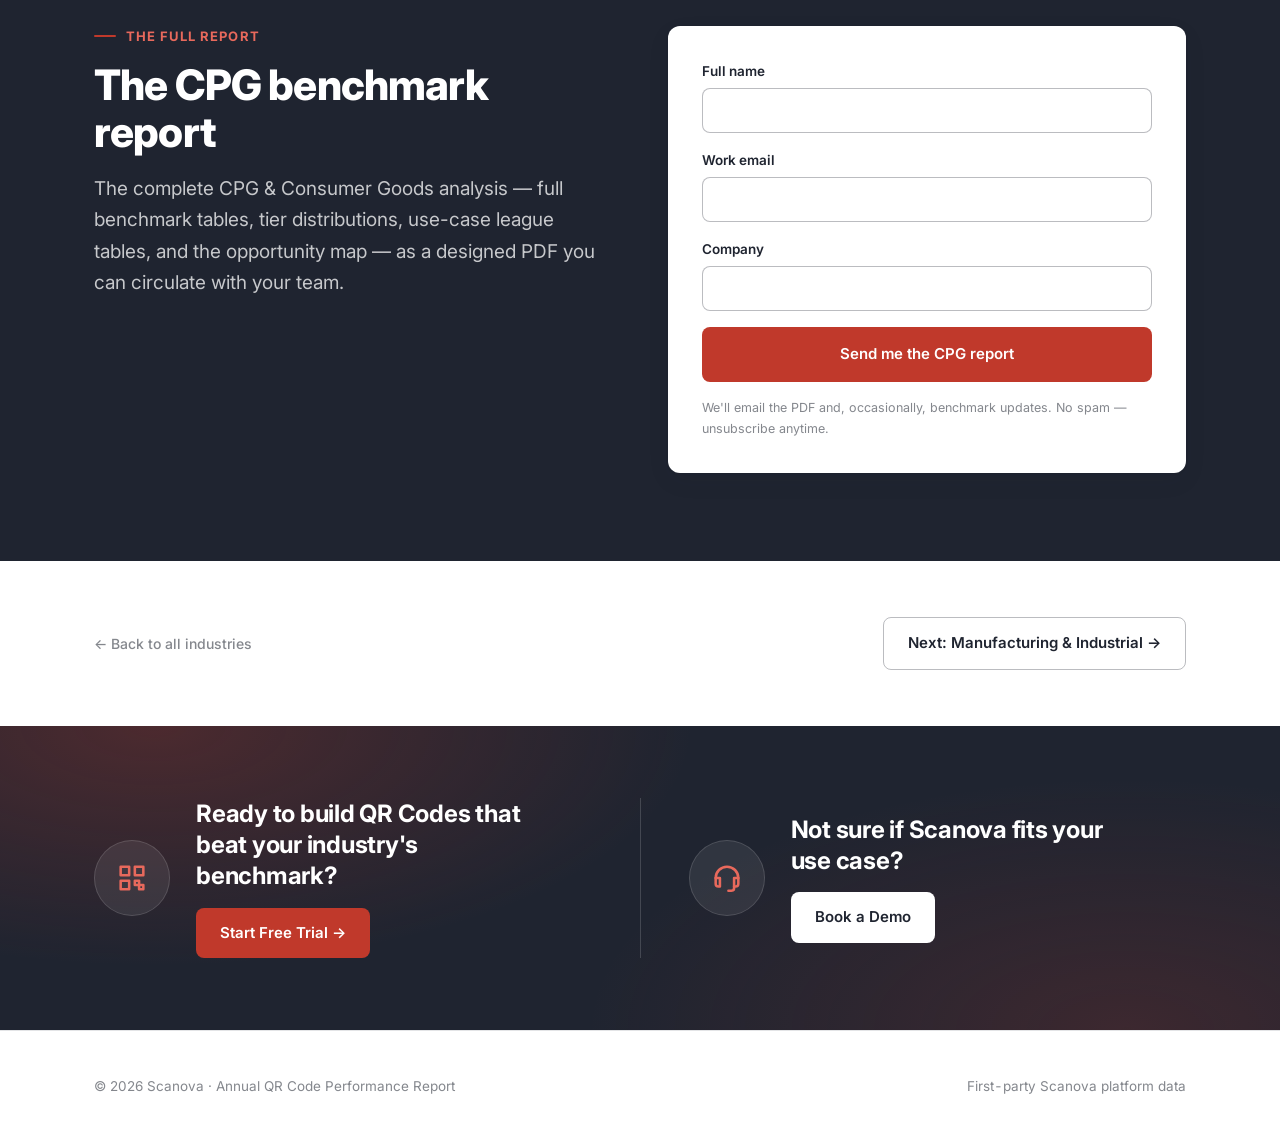
==== commit e80e08db: "Add per-industry FAQ chapter with FAQPage schema for AEO Adds Chapter 08 · FAQ to each industry page" ====
--- a/Annual Report/industry.html
+++ b/Annual Report/industry.html
@@ -34,6 +34,7 @@
           <a role="menuitem" href="#use-cases">05 · Use cases</a>
           <a role="menuitem" href="#opportunities">06 · Opportunities</a>
           <a role="menuitem" href="#move-up-curve">07 · Move up the curve</a>
+          <a role="menuitem" href="#faq">08 · FAQ</a>
         </div>
       </div>
       <a href="#get-report">Get the report</a>
@@ -232,6 +233,16 @@
     <h2 style="max-width:24ch">How to move up the curve in <span id="mu-industry"></span></h2>
     <p class="lede" id="mu-lede"></p>
     <div class="curve" id="mu-rungs"></div>
+  </div>
+</section>
+
+<!-- ============ 08 FAQ ============ -->
+<section class="band" id="faq">
+  <div class="wrap">
+    <p class="eyebrow">Chapter 08 · Frequently asked</p>
+    <h2 style="max-width:24ch">QR Code benchmarks for <span id="faq-industry"></span>, answered</h2>
+    <p class="lede" id="faq-lede"></p>
+    <div class="faq" id="faq-list"></div>
   </div>
 </section>
 
@@ -567,6 +578,46 @@
   });
 })();
 
+/* ---------- 08 FAQ (industry-specific, data-driven, FAQPage JSON-LD for AEO) ---------- */
+(function(){
+  document.getElementById("faq-industry").textContent = D.shortName;
+  document.getElementById("faq-lede").textContent =
+    `Straight answers to the questions brand and marketing teams ask about QR Code performance in ${D.shortName}, drawn from the first-party data on this page.`;
+
+  const list = document.getElementById("faq-list");
+  D.faqs.forEach((f,i)=>{
+    const item = document.createElement("div");
+    item.className = "faq-item";
+    item.setAttribute("aria-expanded", "false");
+    item.innerHTML = `
+      <button class="faq-q" aria-expanded="false" aria-controls="faq-a-${i}" id="faq-q-${i}">
+        <span>${f.q}</span><span class="sign" aria-hidden="true"></span>
+      </button>
+      <div class="faq-a" role="region" aria-labelledby="faq-q-${i}" id="faq-a-${i}"><div class="faq-a-inner">${f.a}</div></div>`;
+    list.appendChild(item);
+    const btn = item.querySelector(".faq-q");
+    btn.addEventListener("click", ()=>{
+      const open = item.getAttribute("aria-expanded") === "true";
+      item.setAttribute("aria-expanded", String(!open));
+      btn.setAttribute("aria-expanded", String(!open));
+    });
+  });
+
+  /* FAQPage JSON-LD — lets search/AI engines lift these as answers */
+  const schema = {
+    "@context":"https://schema.org",
+    "@type":"FAQPage",
+    "mainEntity": D.faqs.map(f=>({
+      "@type":"Question","name":f.q,
+      "acceptedAnswer":{"@type":"Answer","text":f.a}
+    }))
+  };
+  const s = document.createElement("script");
+  s.type = "application/ld+json";
+  s.textContent = JSON.stringify(schema);
+  document.head.appendChild(s);
+})();
+
 /* ---------- get report ---------- */
 document.getElementById("g-title").textContent = "The " + D.shortName + " benchmark report";
 document.getElementById("g-body").textContent =
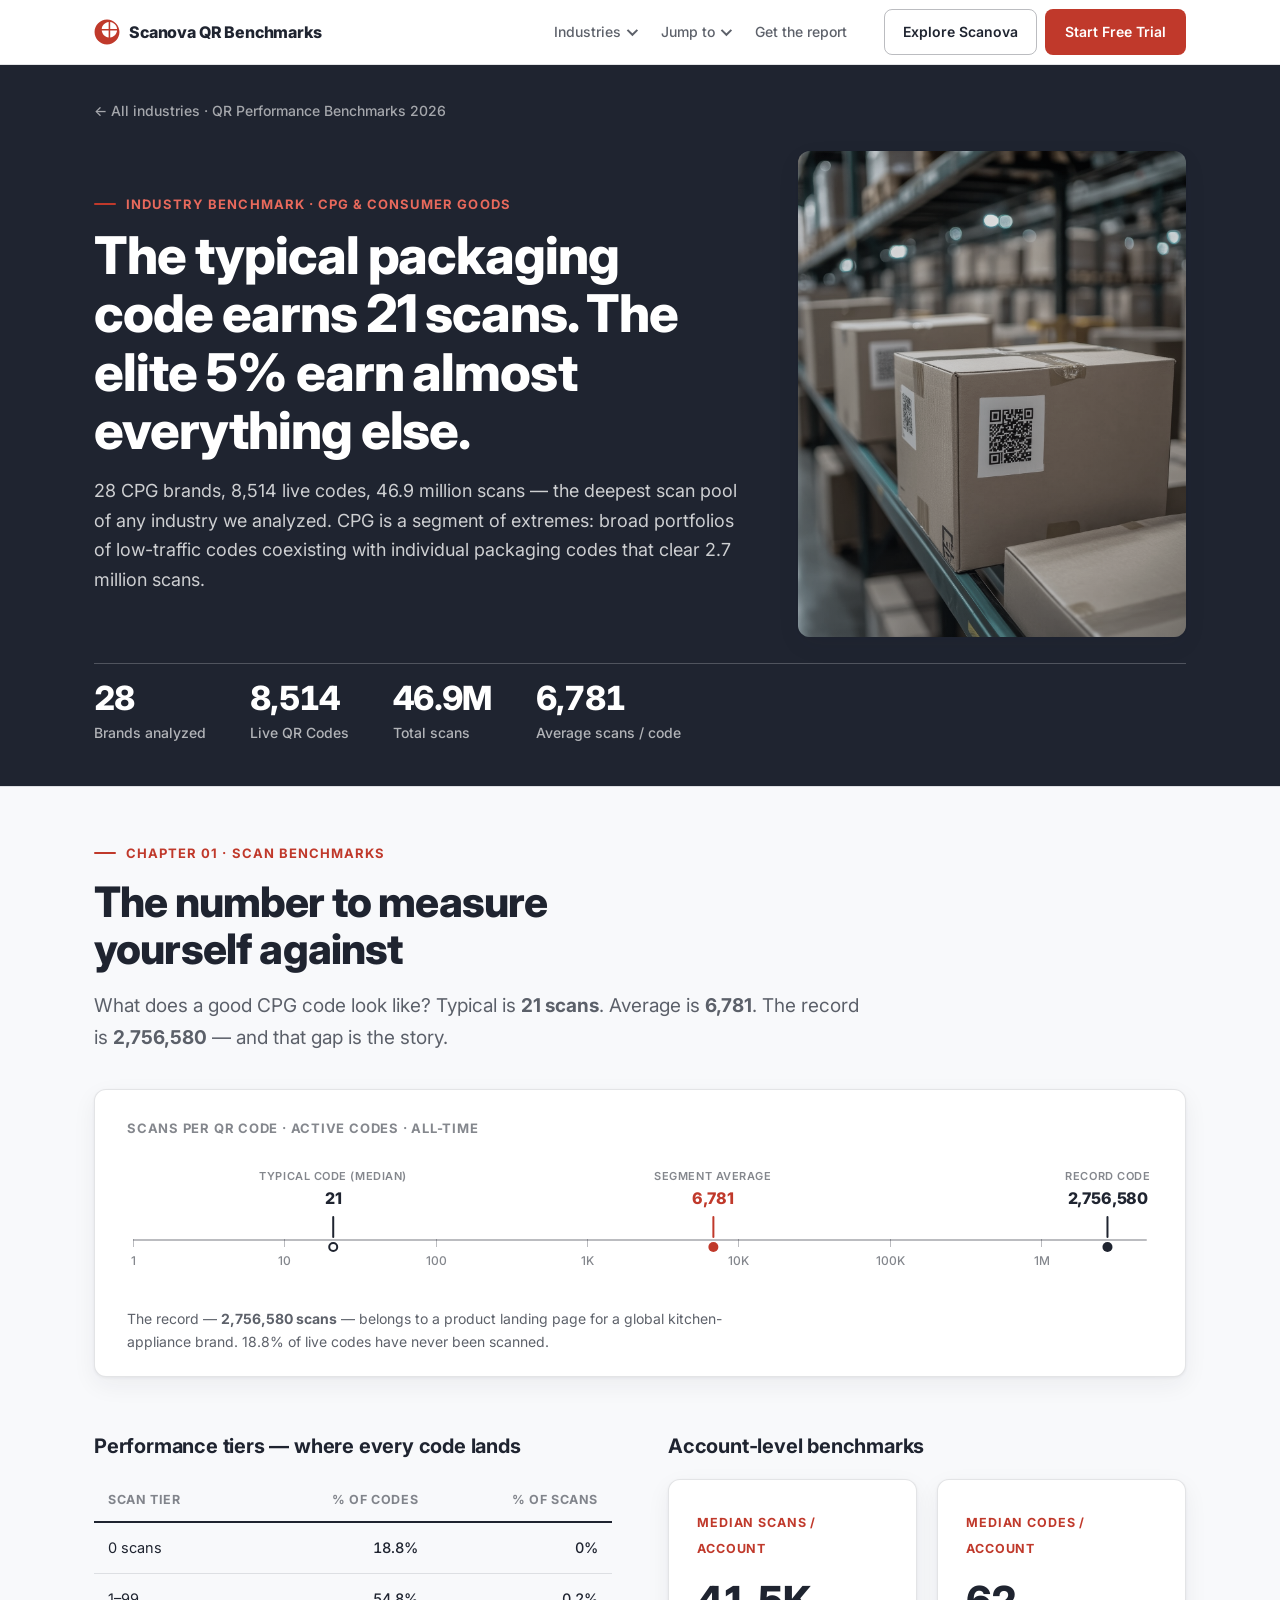
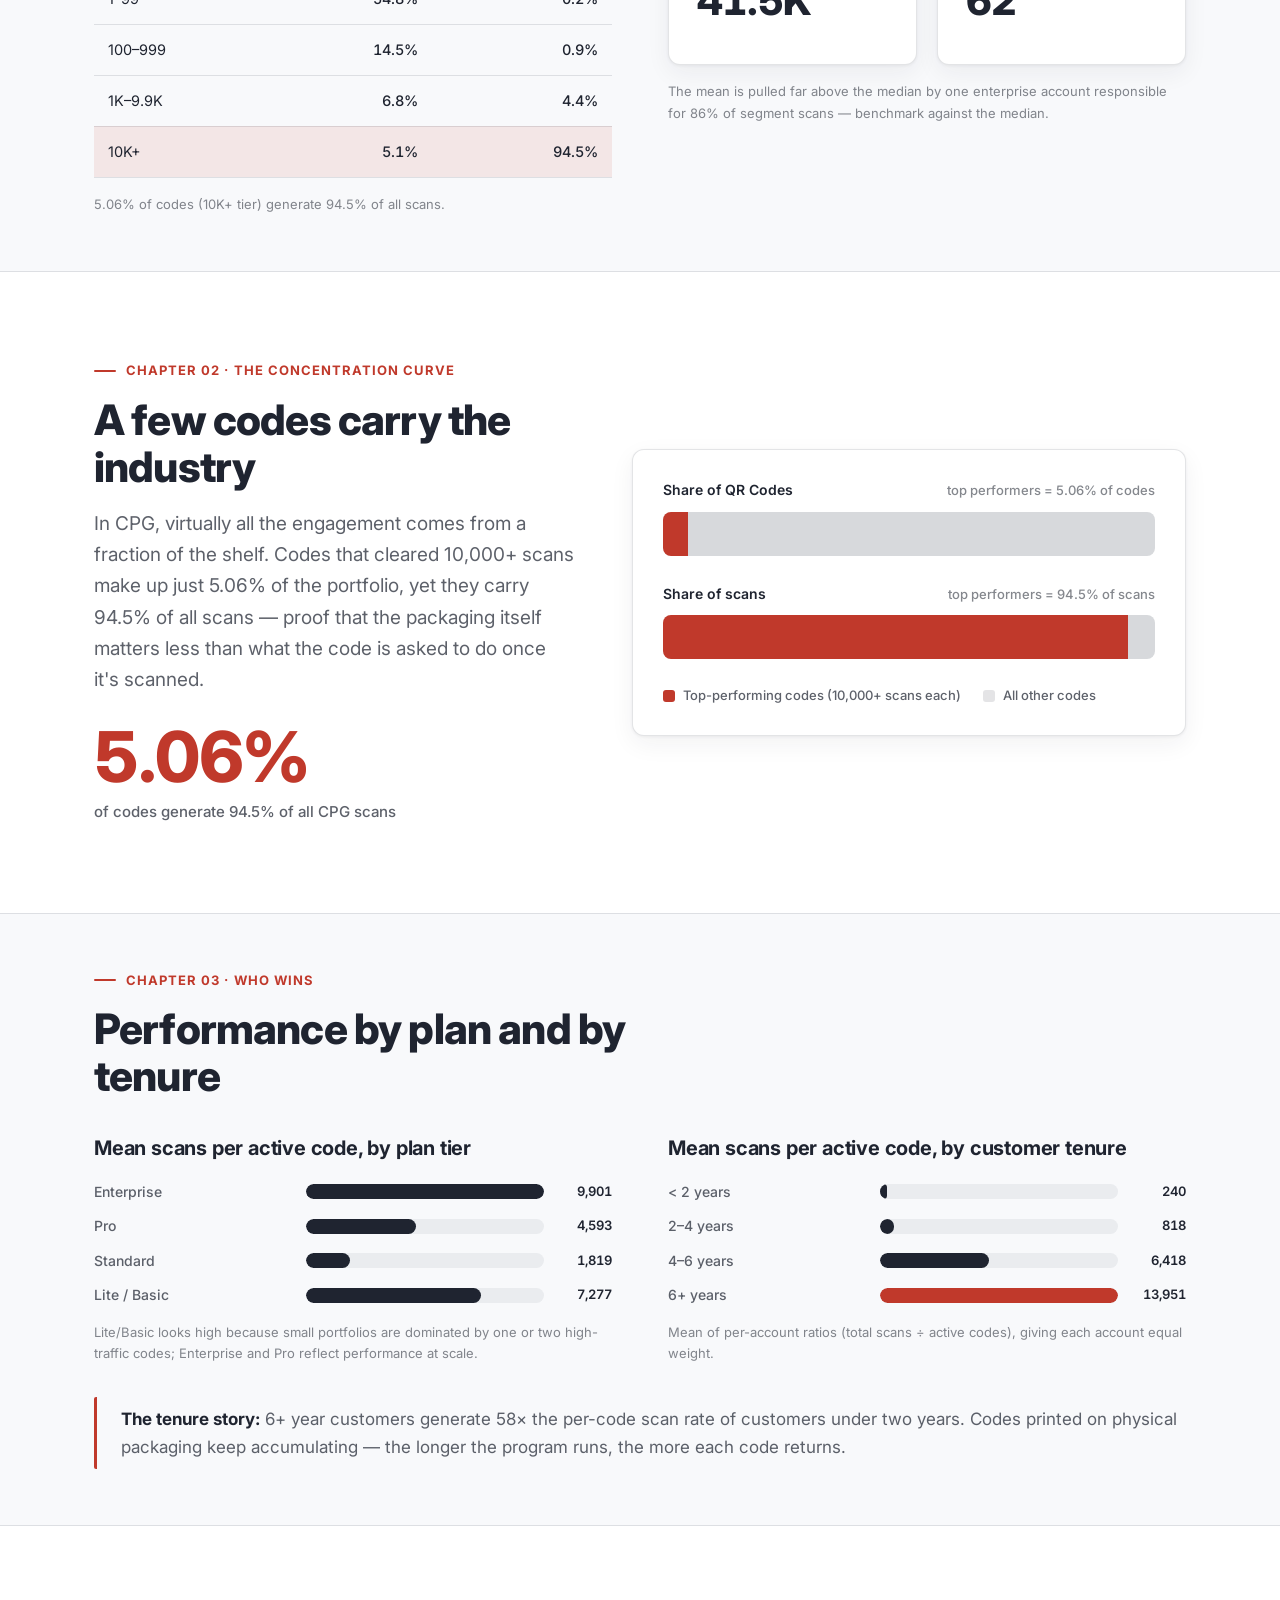
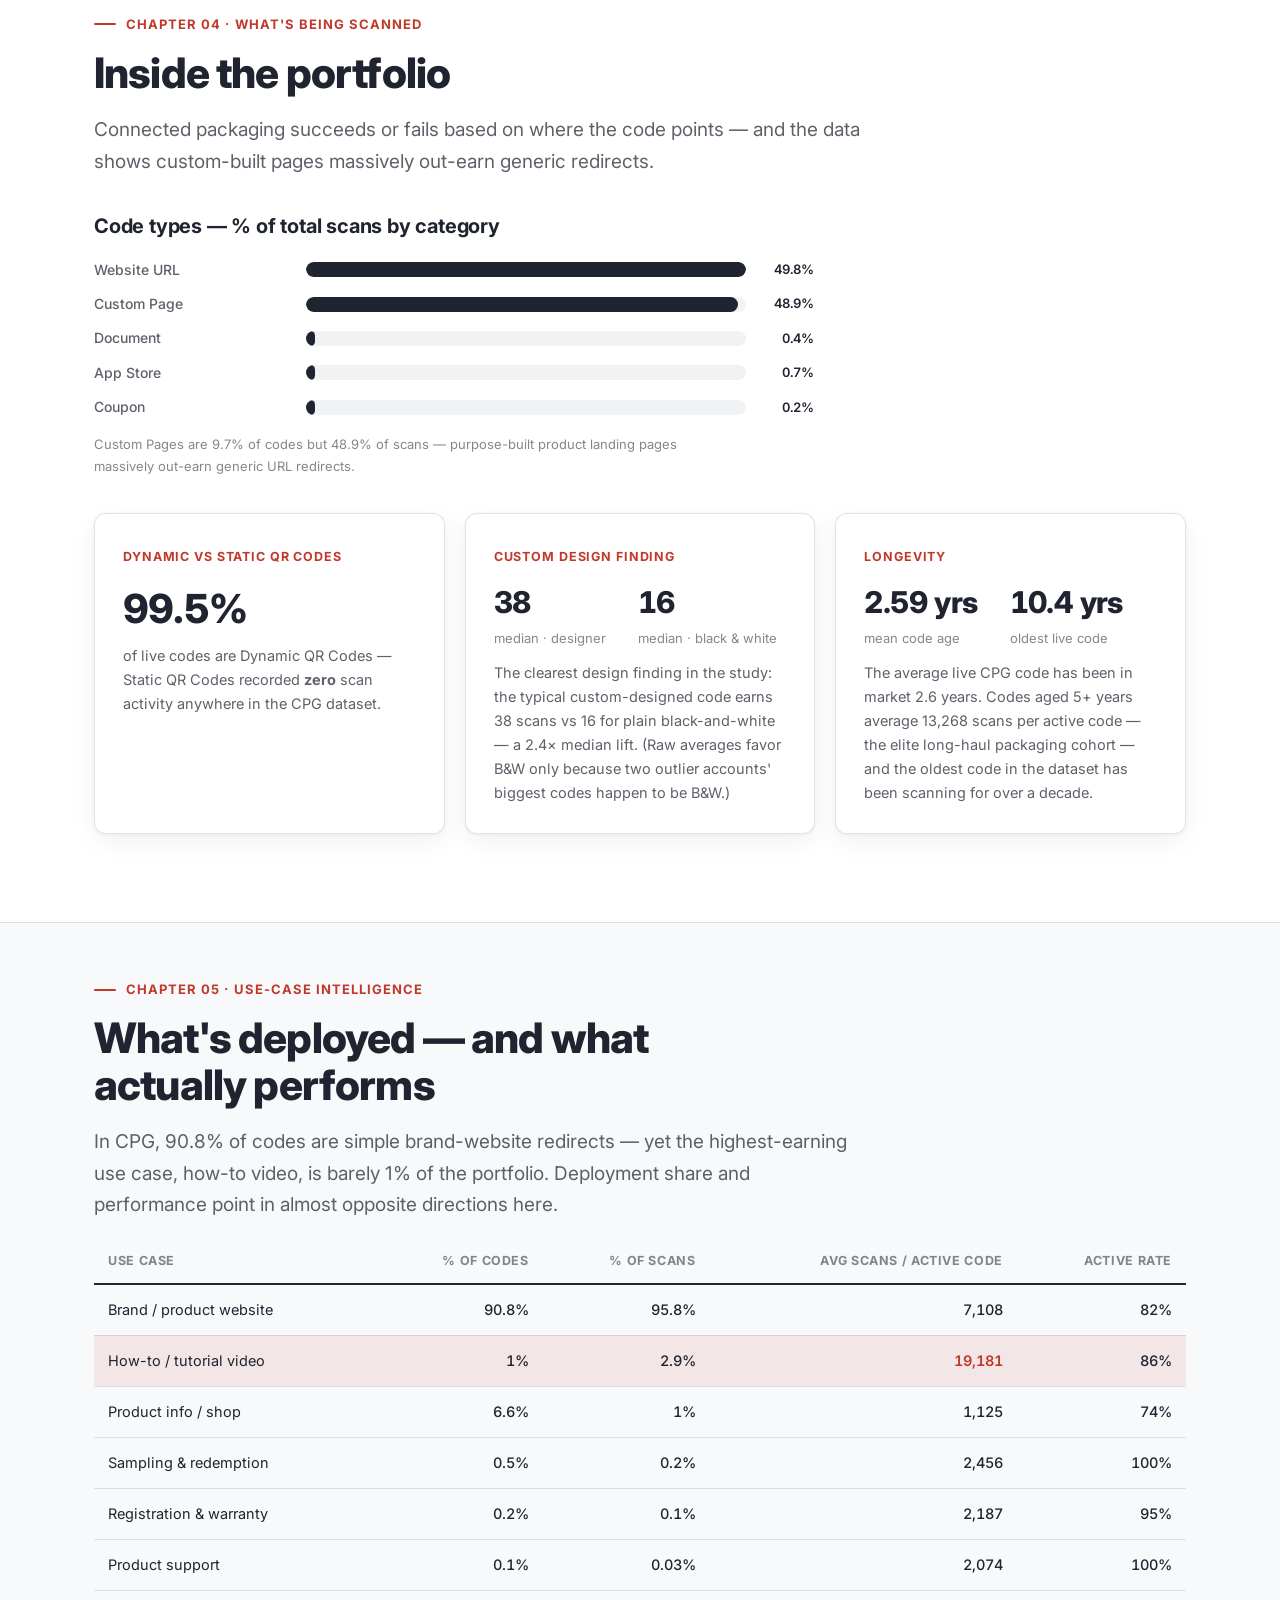
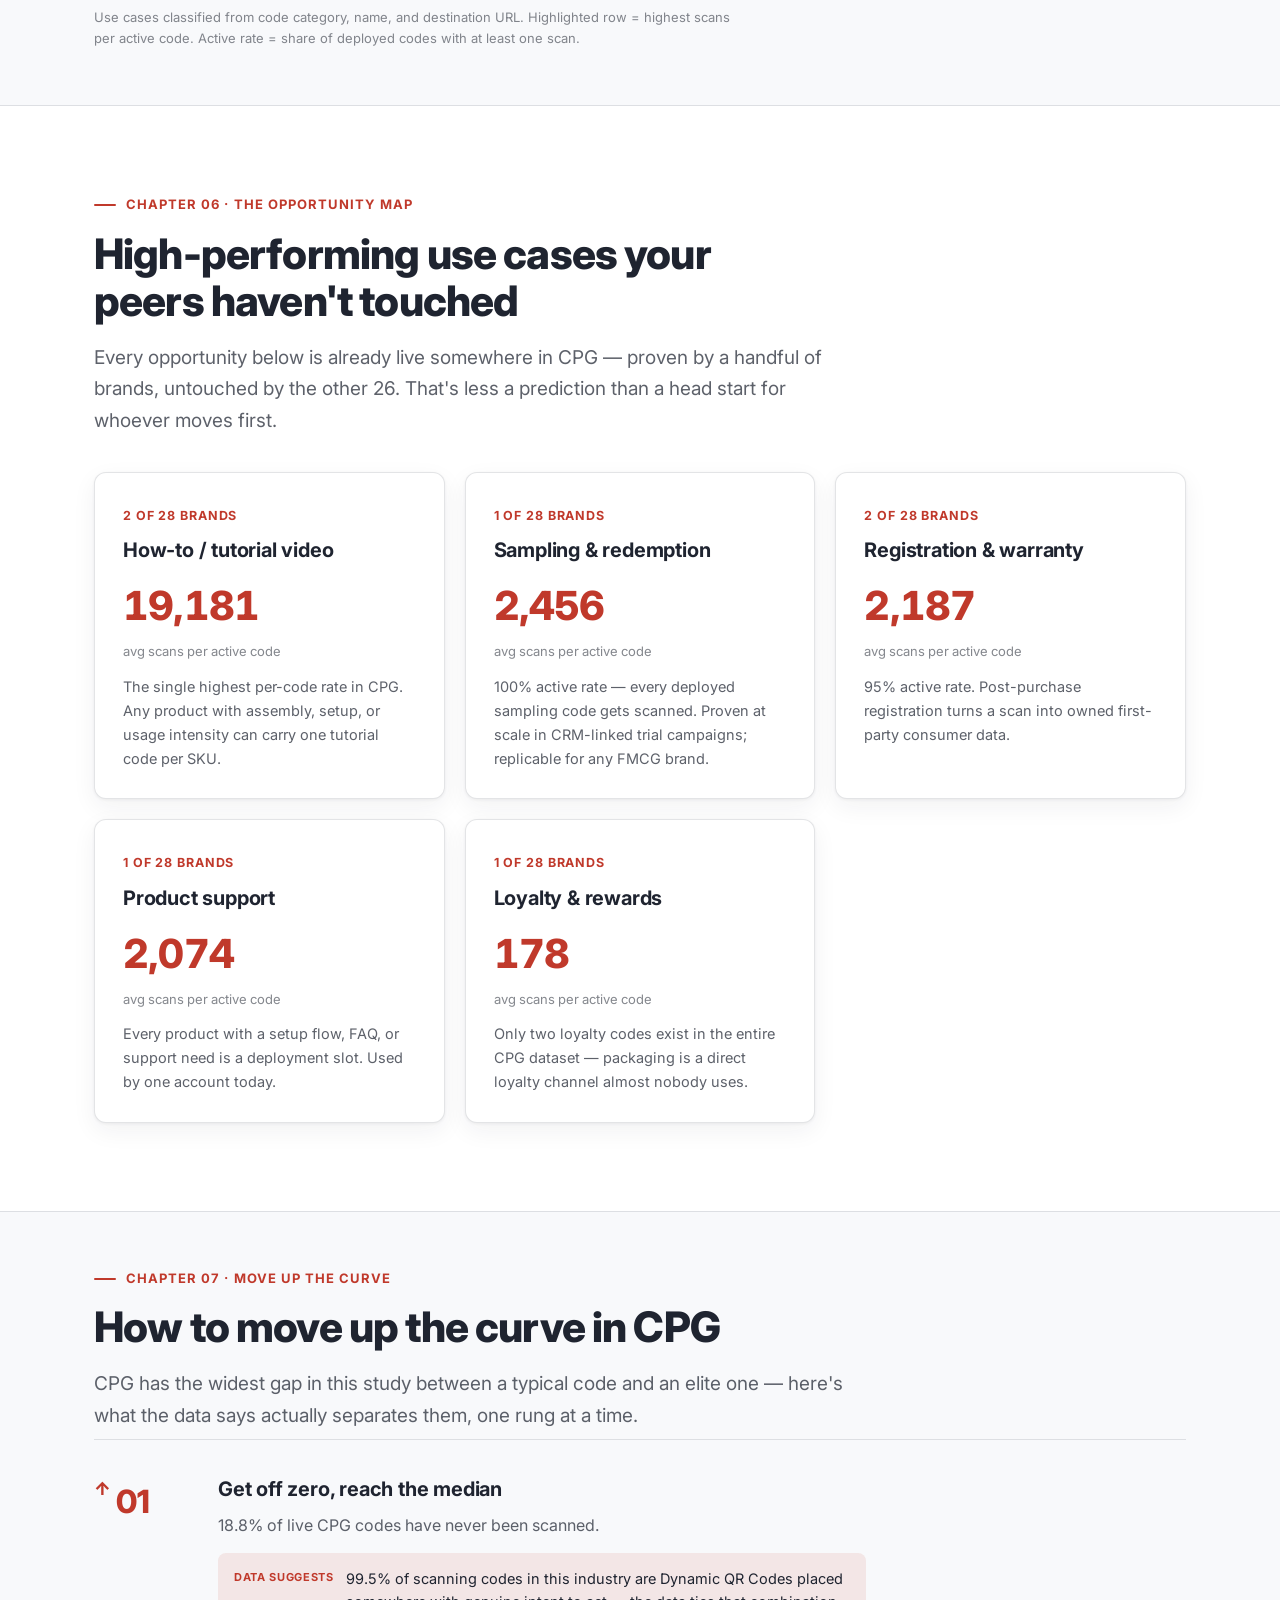
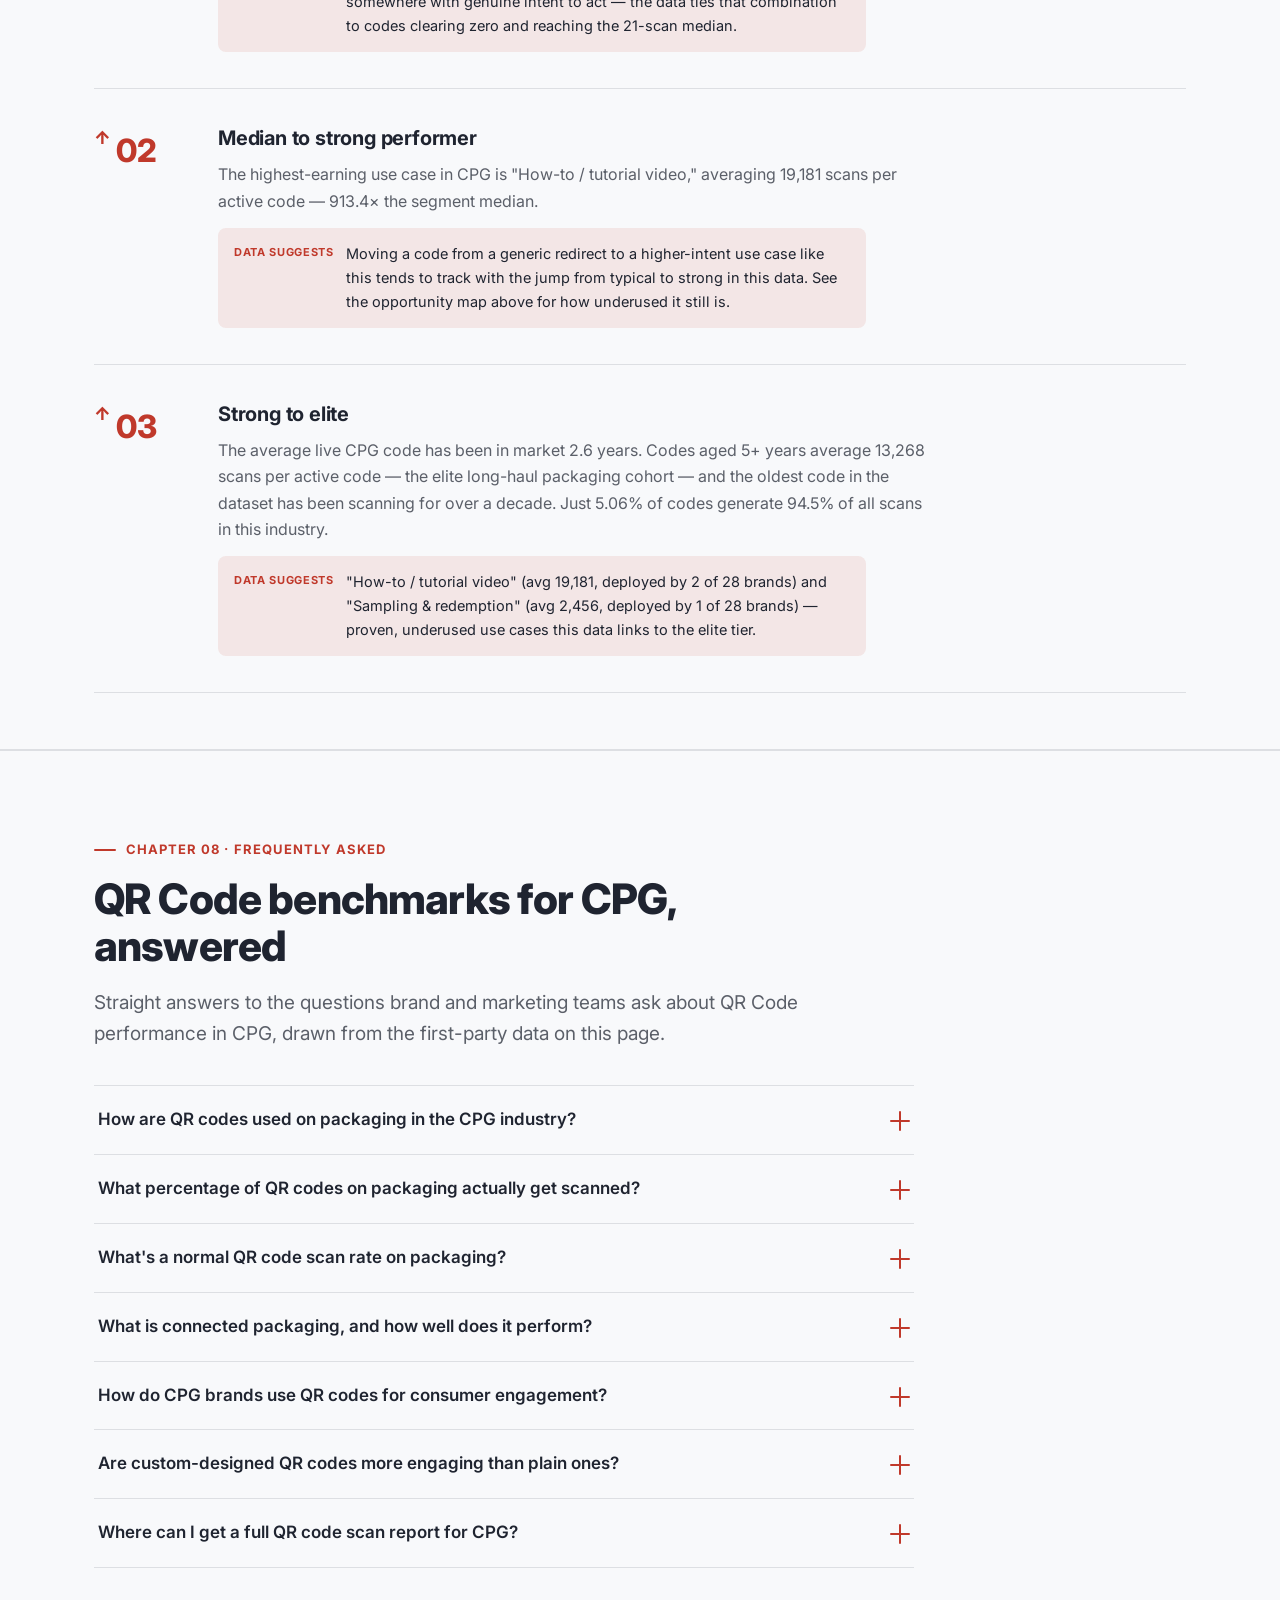
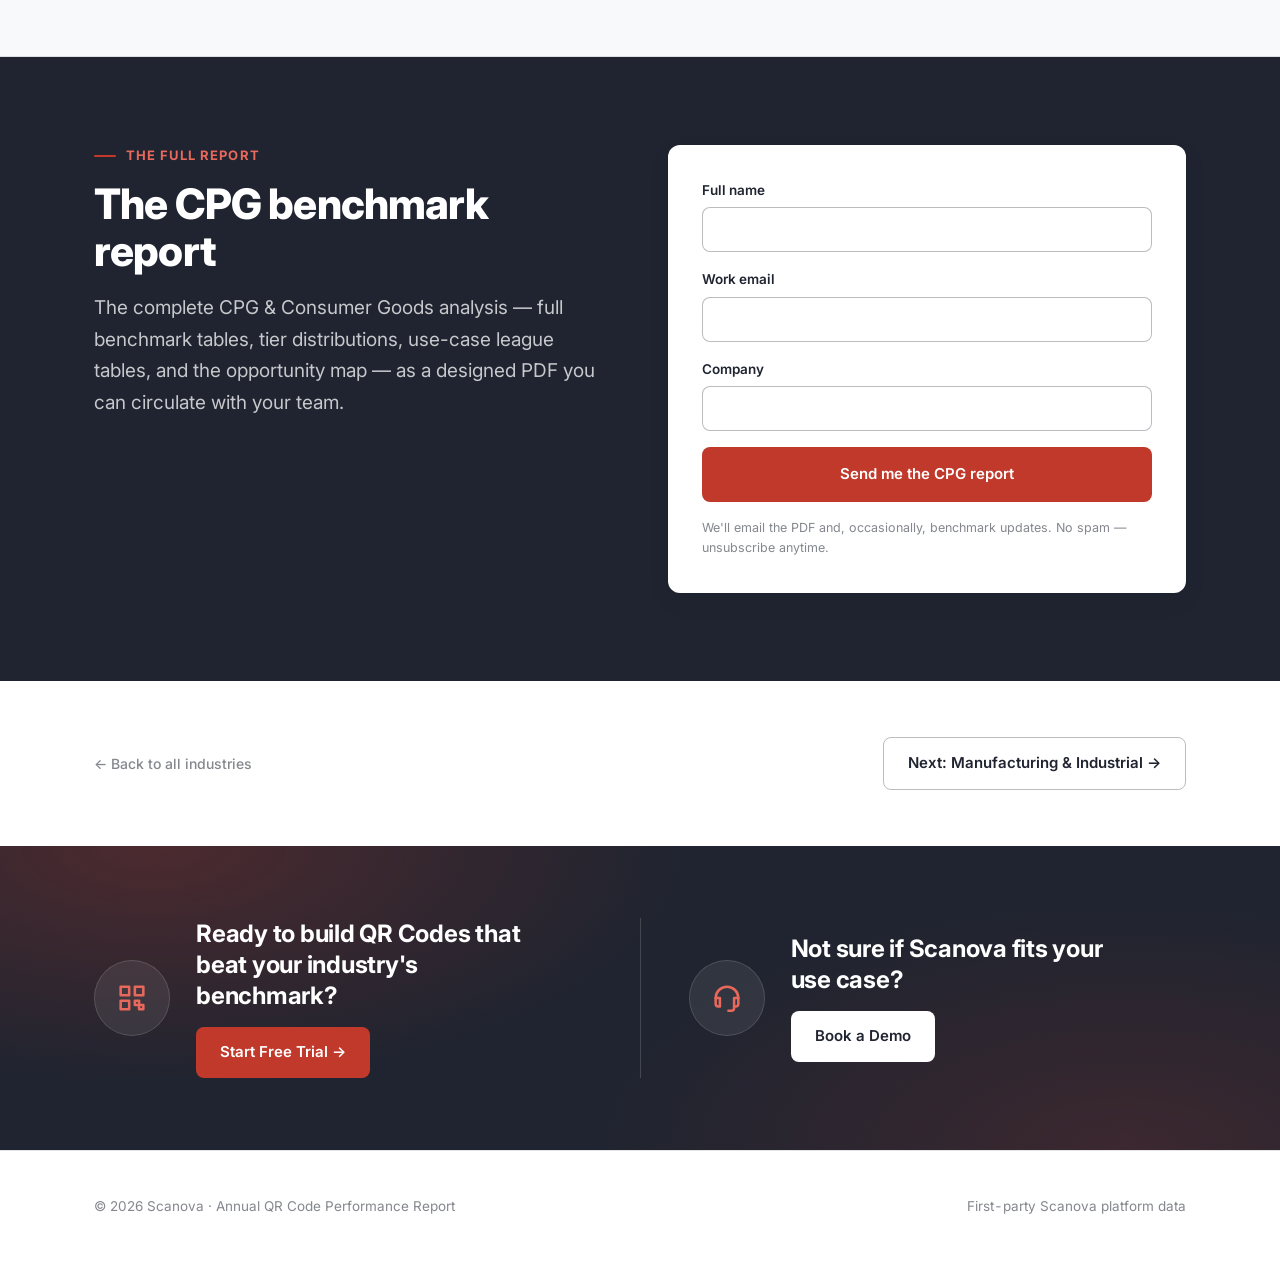
==== commit 8685c6c2: "Rewrite templated/identical chapter intros per industry Chapters 02, 04 (new intro + dynamic/static " ====
--- a/Annual Report/industry.html
+++ b/Annual Report/industry.html
@@ -159,6 +159,7 @@
   <div class="wrap">
     <p class="eyebrow">Chapter 04 · What's being scanned</p>
     <h2 style="max-width:22ch">Inside the portfolio</h2>
+    <p class="lede" id="portfolio-intro"></p>
 
     <div class="reveal portfolio-bars" style="margin-top:36px">
       <h3>Code types — % of total scans by category</h3>
@@ -170,7 +171,7 @@
       <div class="card">
         <span class="k">Dynamic vs Static QR Codes</span>
         <span class="num big" id="dyn-pct"></span>
-        <p>of live codes are Dynamic QR Codes. Static QR Codes recorded <strong>zero</strong> scan activity in this segment.</p>
+        <p id="dyn-note"></p>
       </div>
       <div class="card">
         <span class="k">Custom design finding</span>
@@ -197,7 +198,7 @@
   <div class="wrap">
     <p class="eyebrow">Chapter 05 · Use-case intelligence</p>
     <h2 style="max-width:24ch">What's deployed — and what actually performs</h2>
-    <p class="lede">Deployment share tells you what the industry does. Scans per active code tells you what works. They are rarely the same thing.</p>
+    <p class="lede" id="uc-intro"></p>
     <div class="tbl-scroll reveal">
       <table class="tbl" id="uc-table">
         <thead>
@@ -221,7 +222,7 @@
   <div class="wrap">
     <p class="eyebrow">Chapter 06 · The opportunity map</p>
     <h2 style="max-width:24ch">High-performing use cases your peers haven't touched</h2>
-    <p class="lede">Every use case below is already proven inside this industry — by a small number of accounts. That's not a prediction; it's a head start.</p>
+    <p class="lede" id="opp-intro"></p>
     <div class="cards" id="opp-cards"></div>
   </div>
 </section>
@@ -445,8 +446,7 @@
 
 /* ---------- 02 concentration ---------- */
 document.getElementById("c-title").textContent = "A few codes carry the industry";
-document.getElementById("c-body").textContent =
-  `Scan volume in ${D.shortName} is not evenly earned. Codes that cleared 10,000+ scans are a sliver of the portfolio — yet they generate nearly all the engagement. The strategic question isn't how to raise the average; it's how to build more codes that behave like the top performers.`;
+document.getElementById("c-body").textContent = D.concentrationBody;
 document.getElementById("c-codes").textContent = D.concPctCodes + "%";
 document.getElementById("c-eq").textContent = `of codes generate ${D.concPctScans}% of all ${D.shortName} scans`;
 
@@ -494,7 +494,9 @@
   });
 })();
 document.getElementById("cat-note").textContent = D.categoryInsight;
+document.getElementById("portfolio-intro").textContent = D.portfolioIntro;
 document.getElementById("dyn-pct").textContent = D.dynamicPct + "%";
+document.getElementById("dyn-note").innerHTML = D.dynamicNote;
 document.getElementById("des-med").textContent = D.design.designerMed;
 document.getElementById("bw-med").textContent = D.design.bwMed;
 document.getElementById("des-story").textContent = D.design.story;
@@ -503,6 +505,7 @@
 document.getElementById("age-story").textContent = D.longevity.story;
 
 /* ---------- 05 use cases ---------- */
+document.getElementById("uc-intro").textContent = D.useCaseIntro;
 (function(){
   const tbody = document.querySelector("#uc-table tbody");
   const best = Math.max(...D.useCases.map(u=>u.avgActive));
@@ -520,6 +523,7 @@
 })();
 
 /* ---------- 06 opportunities ---------- */
+document.getElementById("opp-intro").textContent = D.opportunityIntro;
 (function(){
   const wrap = document.getElementById("opp-cards");
   D.opportunities.forEach(o=>{
@@ -538,8 +542,7 @@
 /* ---------- 07 move up the curve (industry-specific, data-driven) ---------- */
 (function(){
   document.getElementById("mu-industry").textContent = D.shortName;
-  document.getElementById("mu-lede").textContent =
-    `Three rungs from a typical ${D.shortName} code to an elite one — each grounded in this industry's own data, not a guarantee for any single code.`;
+  document.getElementById("mu-lede").textContent = D.curveIntro;
 
   const bestUC = D.useCases.slice().sort((a,b)=>b.avgActive-a.avgActive)[0];
   const topOpp = D.opportunities.slice(0,2);
@@ -548,17 +551,17 @@
     {
       title: "Get off zero, reach the median",
       insight: `${D.zeroPct}% of live ${D.shortName} codes have never been scanned.`,
-      action: `${D.dynamicPct}% of scanning codes in this industry are Dynamic QR Codes placed somewhere with genuine intent to act — that combination is what the data associates with a code clearing zero and reaching the ${fmt(D.medianActive)}-scan median.`
+      action: `${D.dynamicPct}% of scanning codes in this industry are Dynamic QR Codes placed somewhere with genuine intent to act — the data ties that combination to codes clearing zero and reaching the ${fmt(D.medianActive)}-scan median.`
     },
     {
       title: "Median to strong performer",
       insight: `The highest-earning use case in ${D.shortName} is "${bestUC.name}," averaging ${fmt(bestUC.avgActive)} scans per active code — ${(bestUC.avgActive/D.medianActive).toFixed(1)}× the segment median.`,
-      action: `Moving a code from a generic redirect to a higher-intent use case like this is what the data associates with the jump from typical to strong. See the opportunity map above for how underused it still is.`
+      action: `Moving a code from a generic redirect to a higher-intent use case like this tends to track with the jump from typical to strong in this data. See the opportunity map above for how underused it still is.`
     },
     {
       title: "Strong to elite",
       insight: `${D.longevity.story} Just ${D.concPctCodes}% of codes generate ${D.concPctScans}% of all scans in this industry.`,
-      action: `${topOpp.map(o=>`"${o.name}" (avg ${fmt(o.avg)}, deployed by ${o.penetration})`).join(" and ")} — proven, underused use cases the data associates with the elite tier.`
+      action: `${topOpp.map(o=>`"${o.name}" (avg ${fmt(o.avg)}, deployed by ${o.penetration})`).join(" and ")} — proven, underused use cases this data links to the elite tier.`
     }
   ];
 
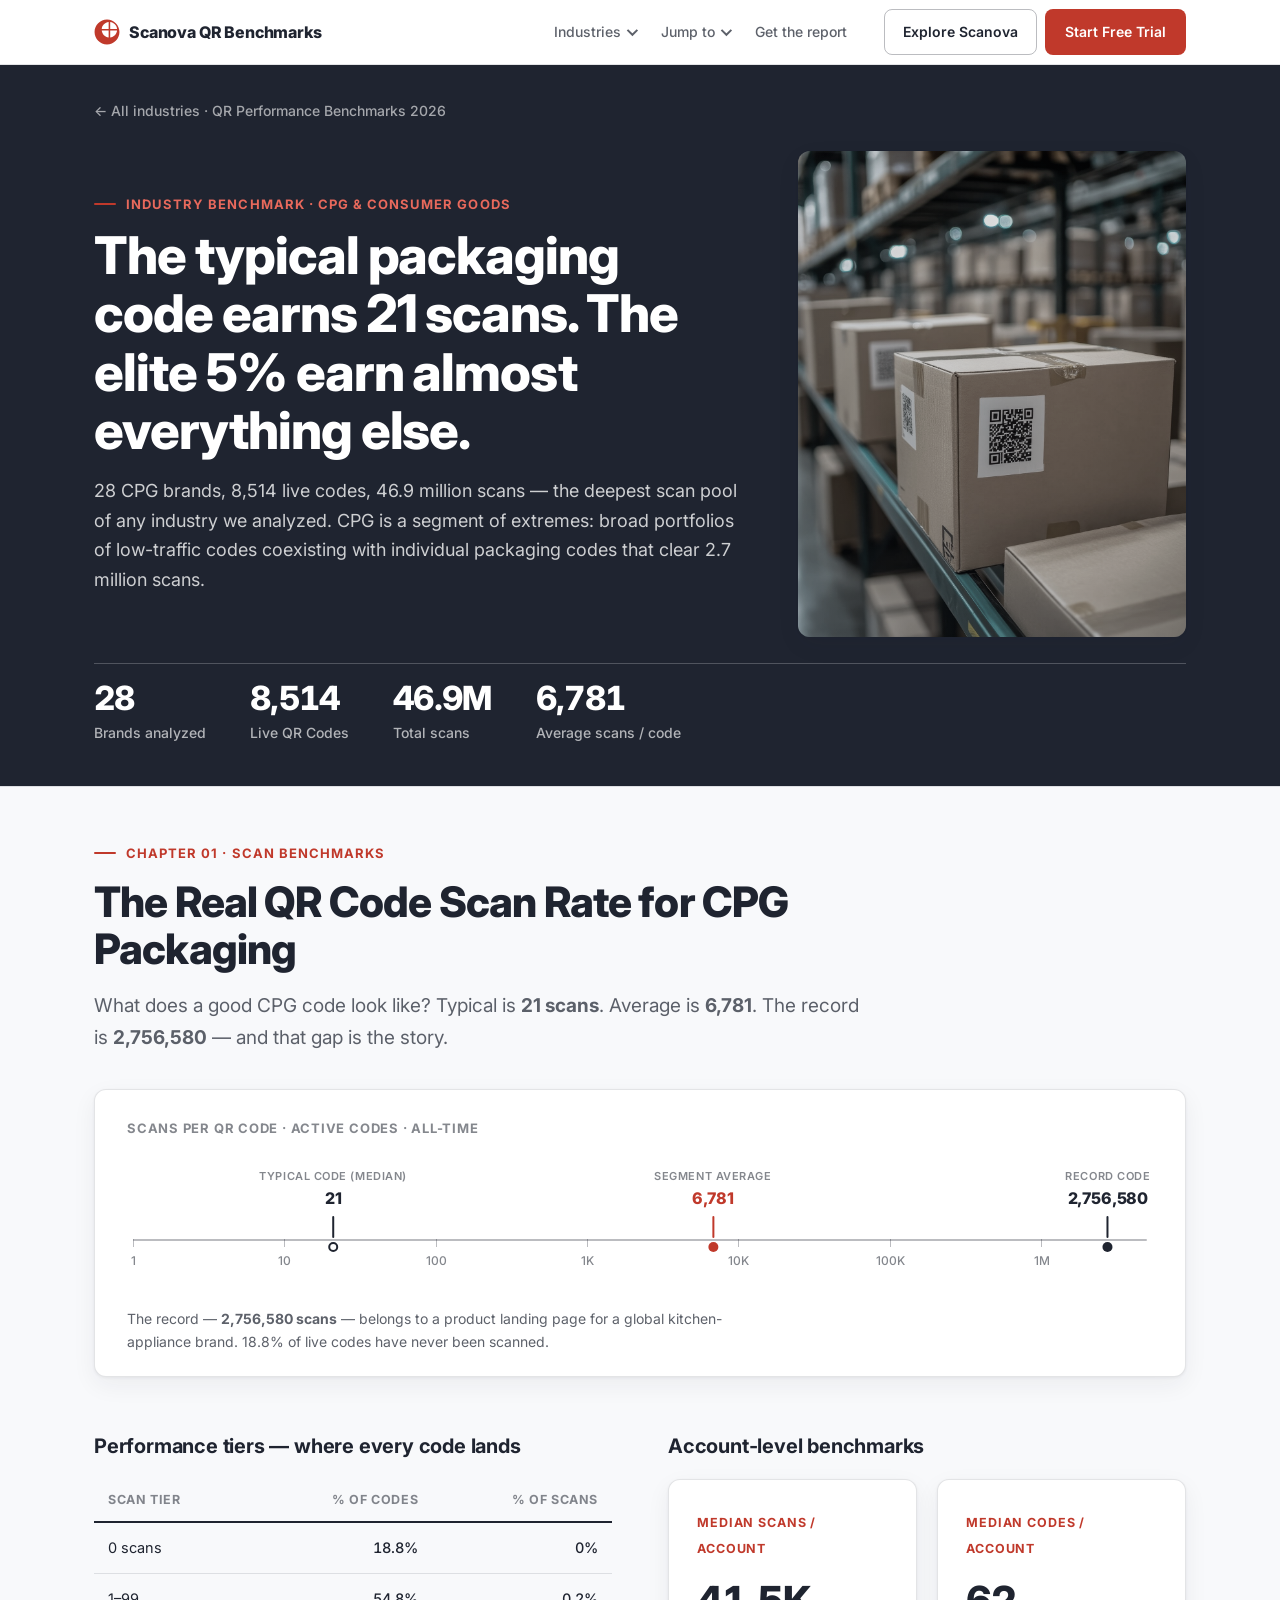
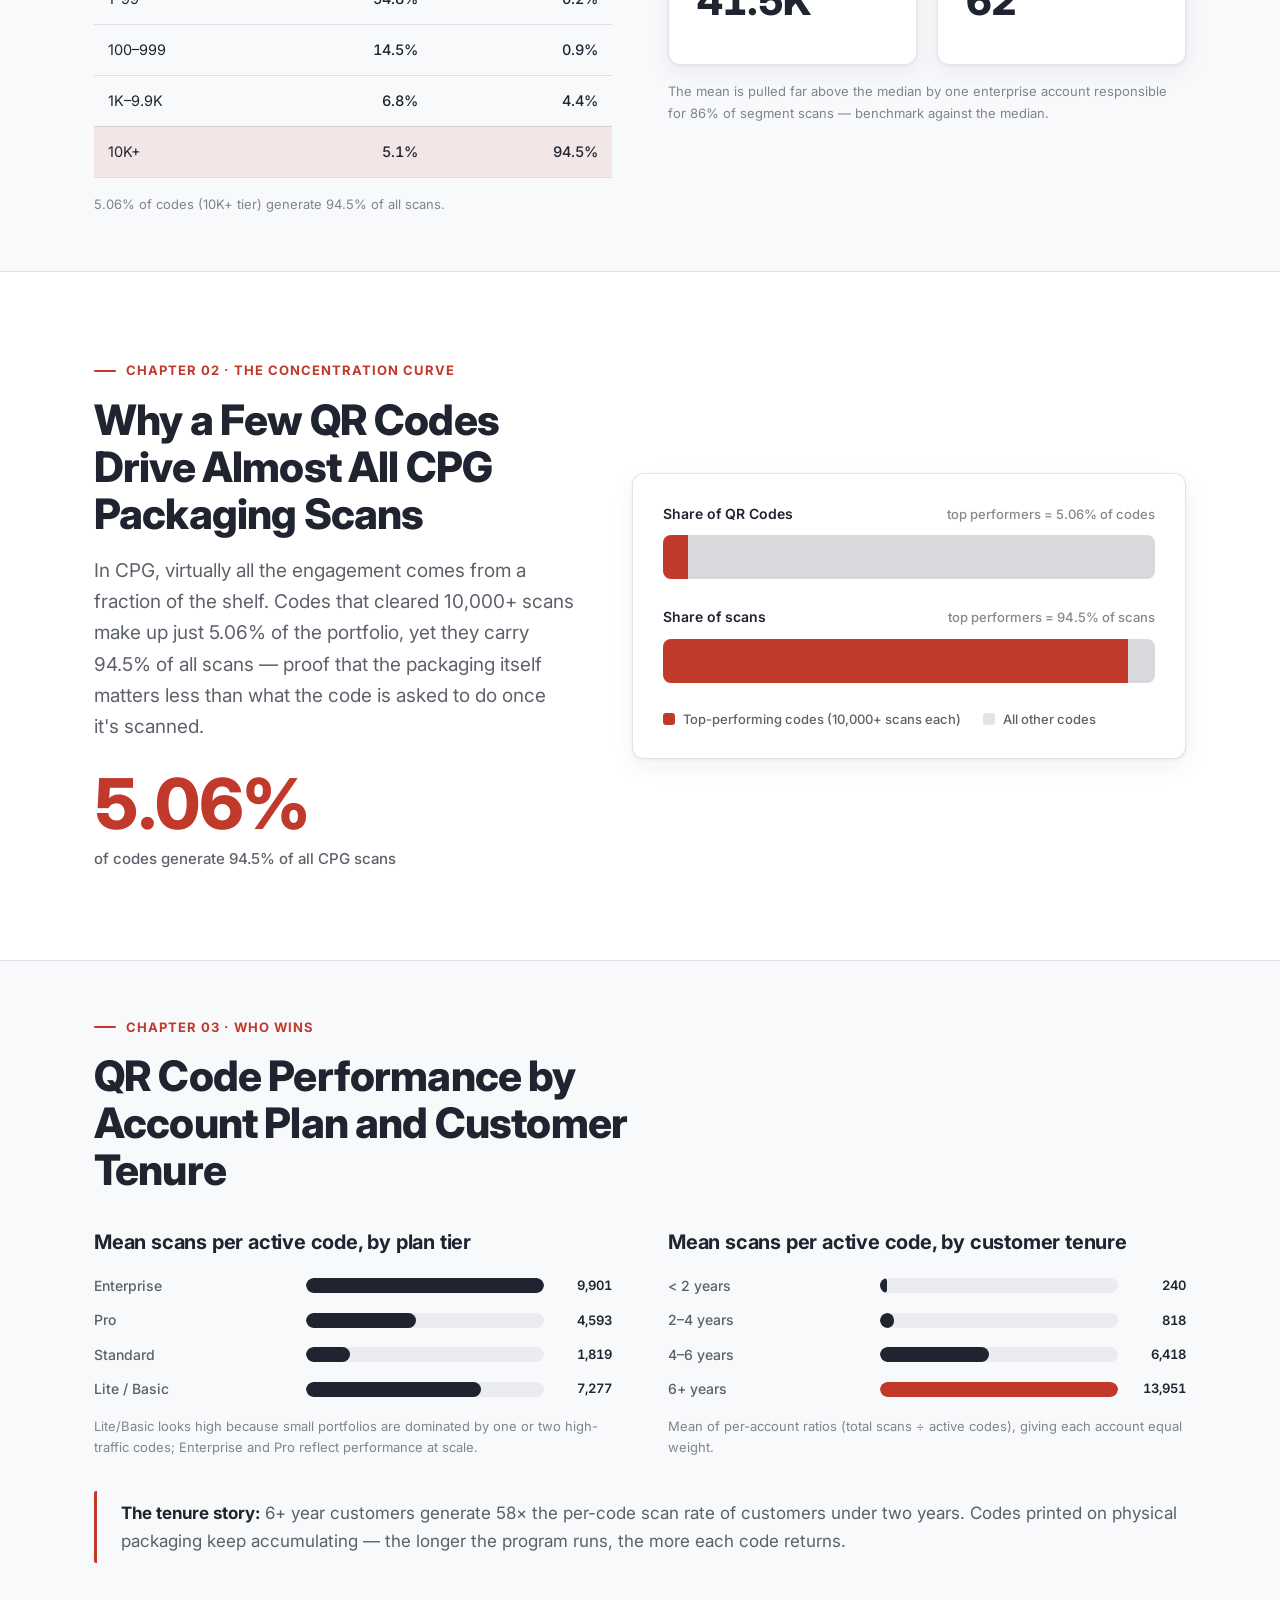
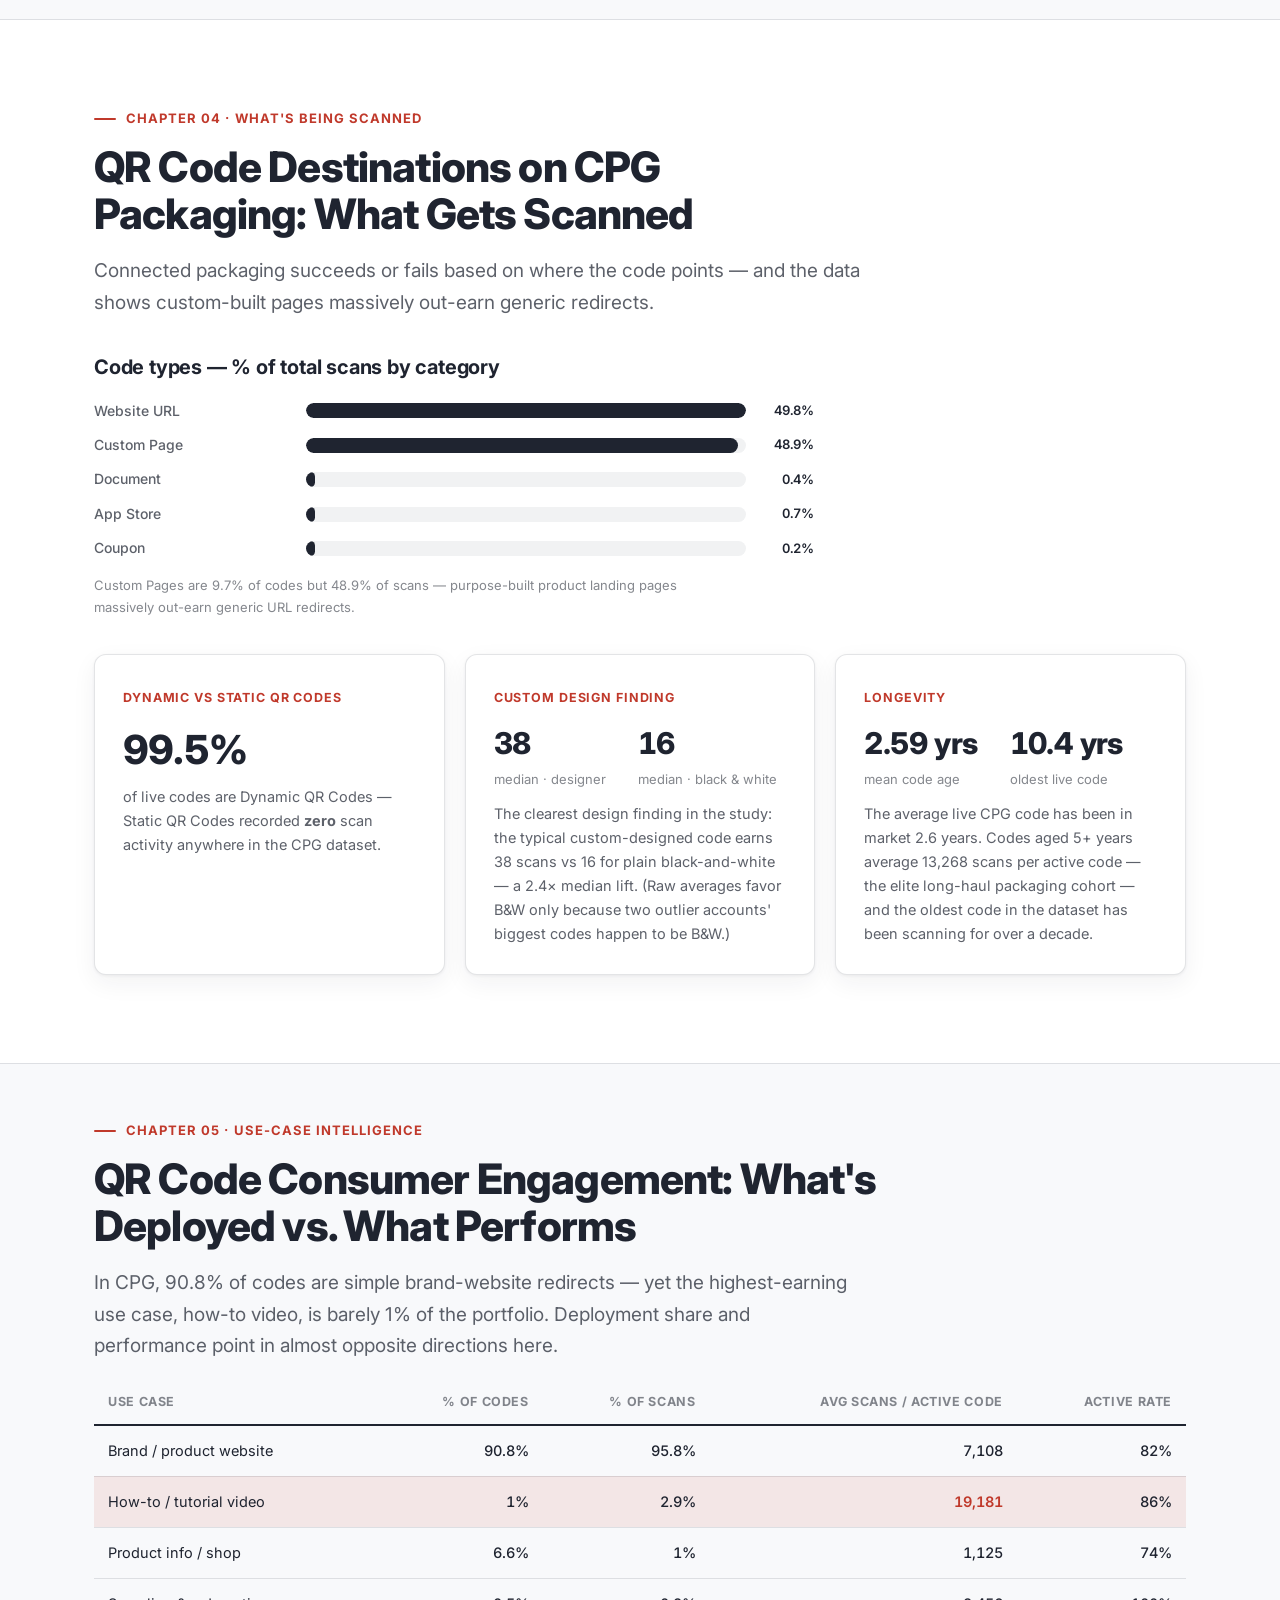
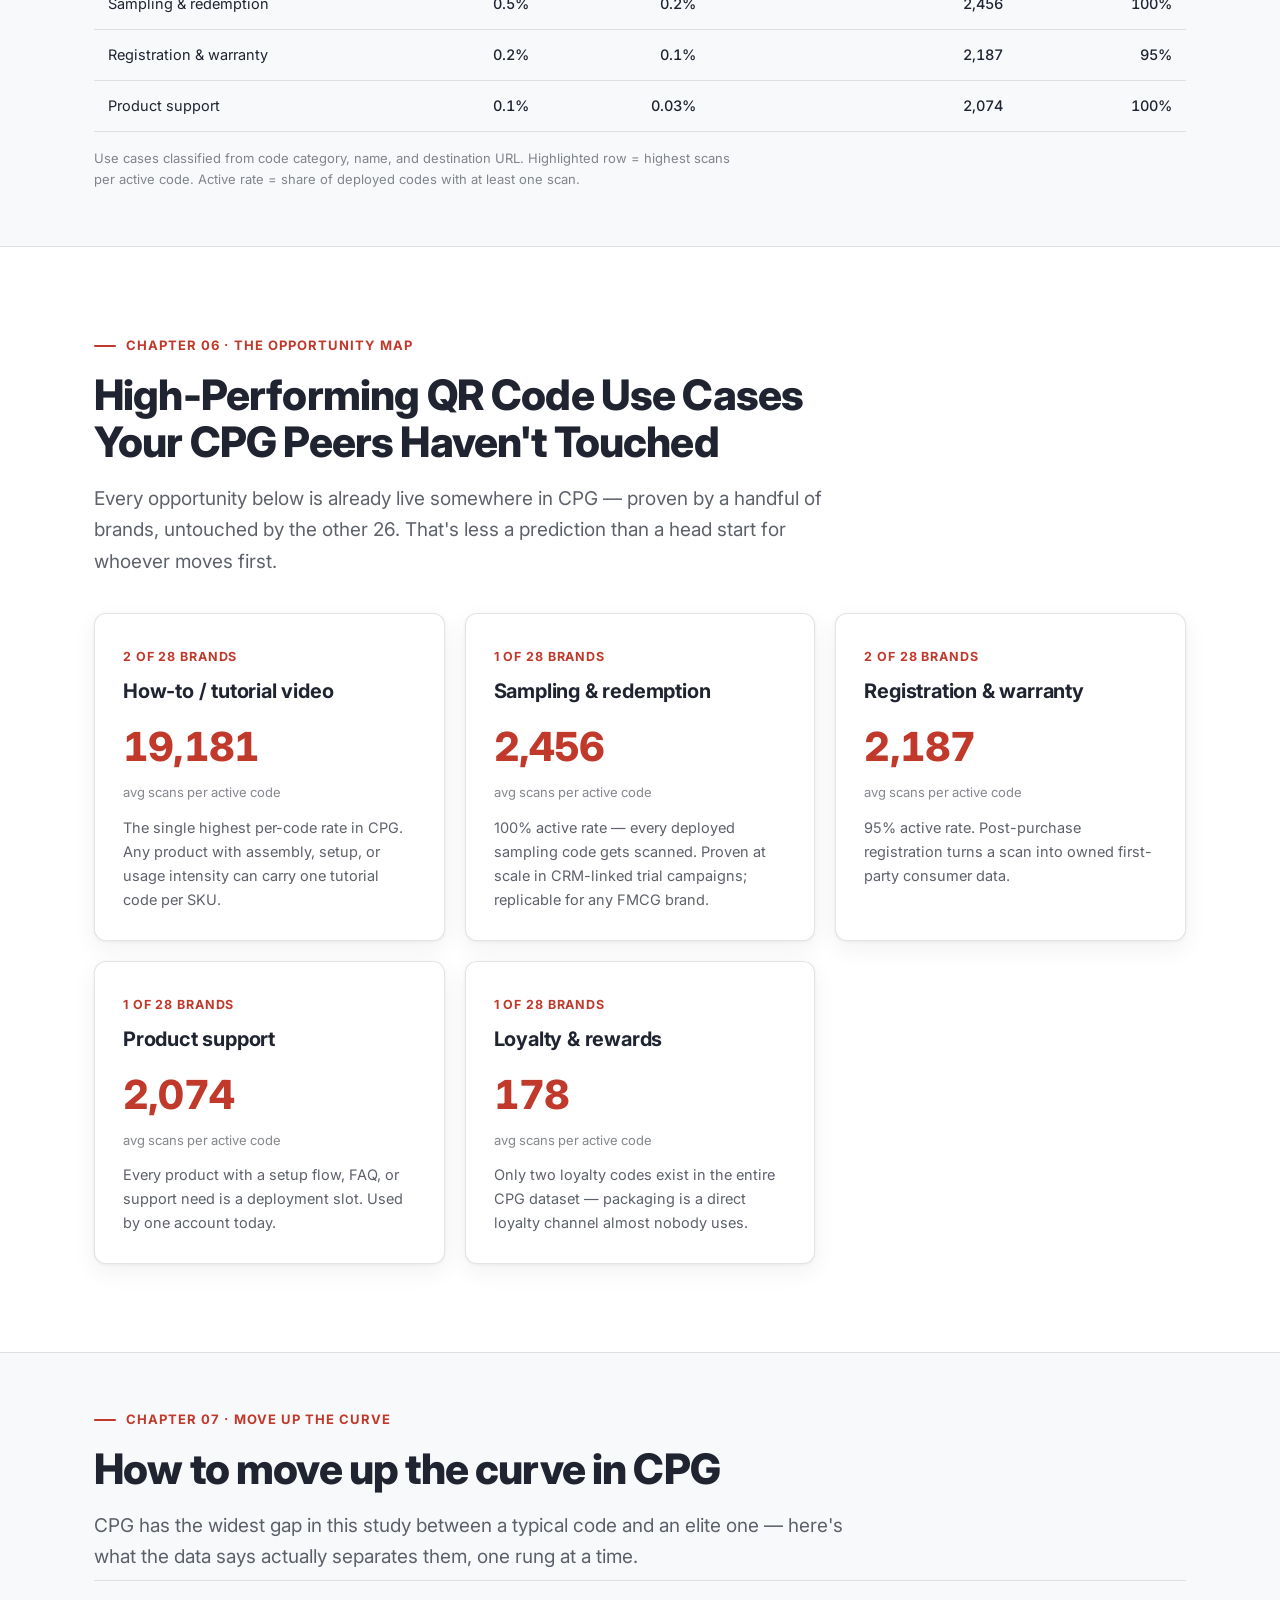
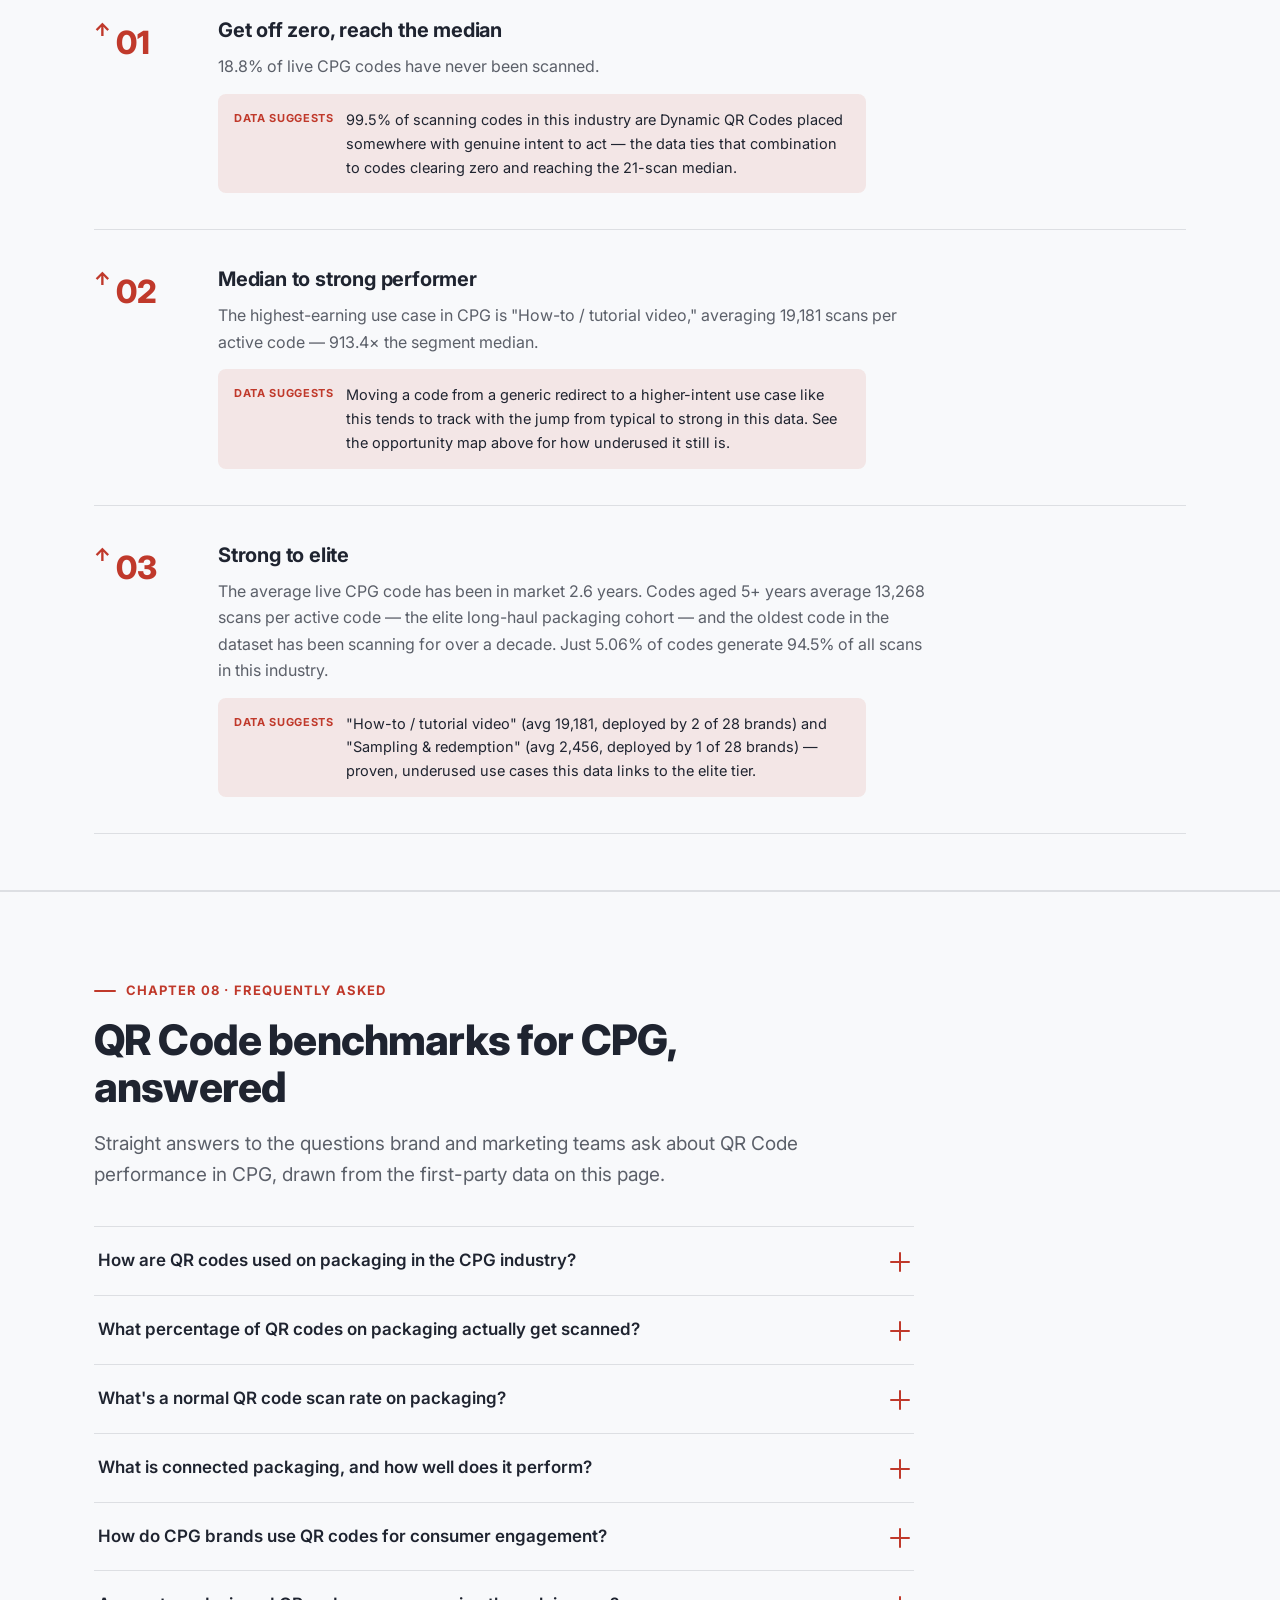
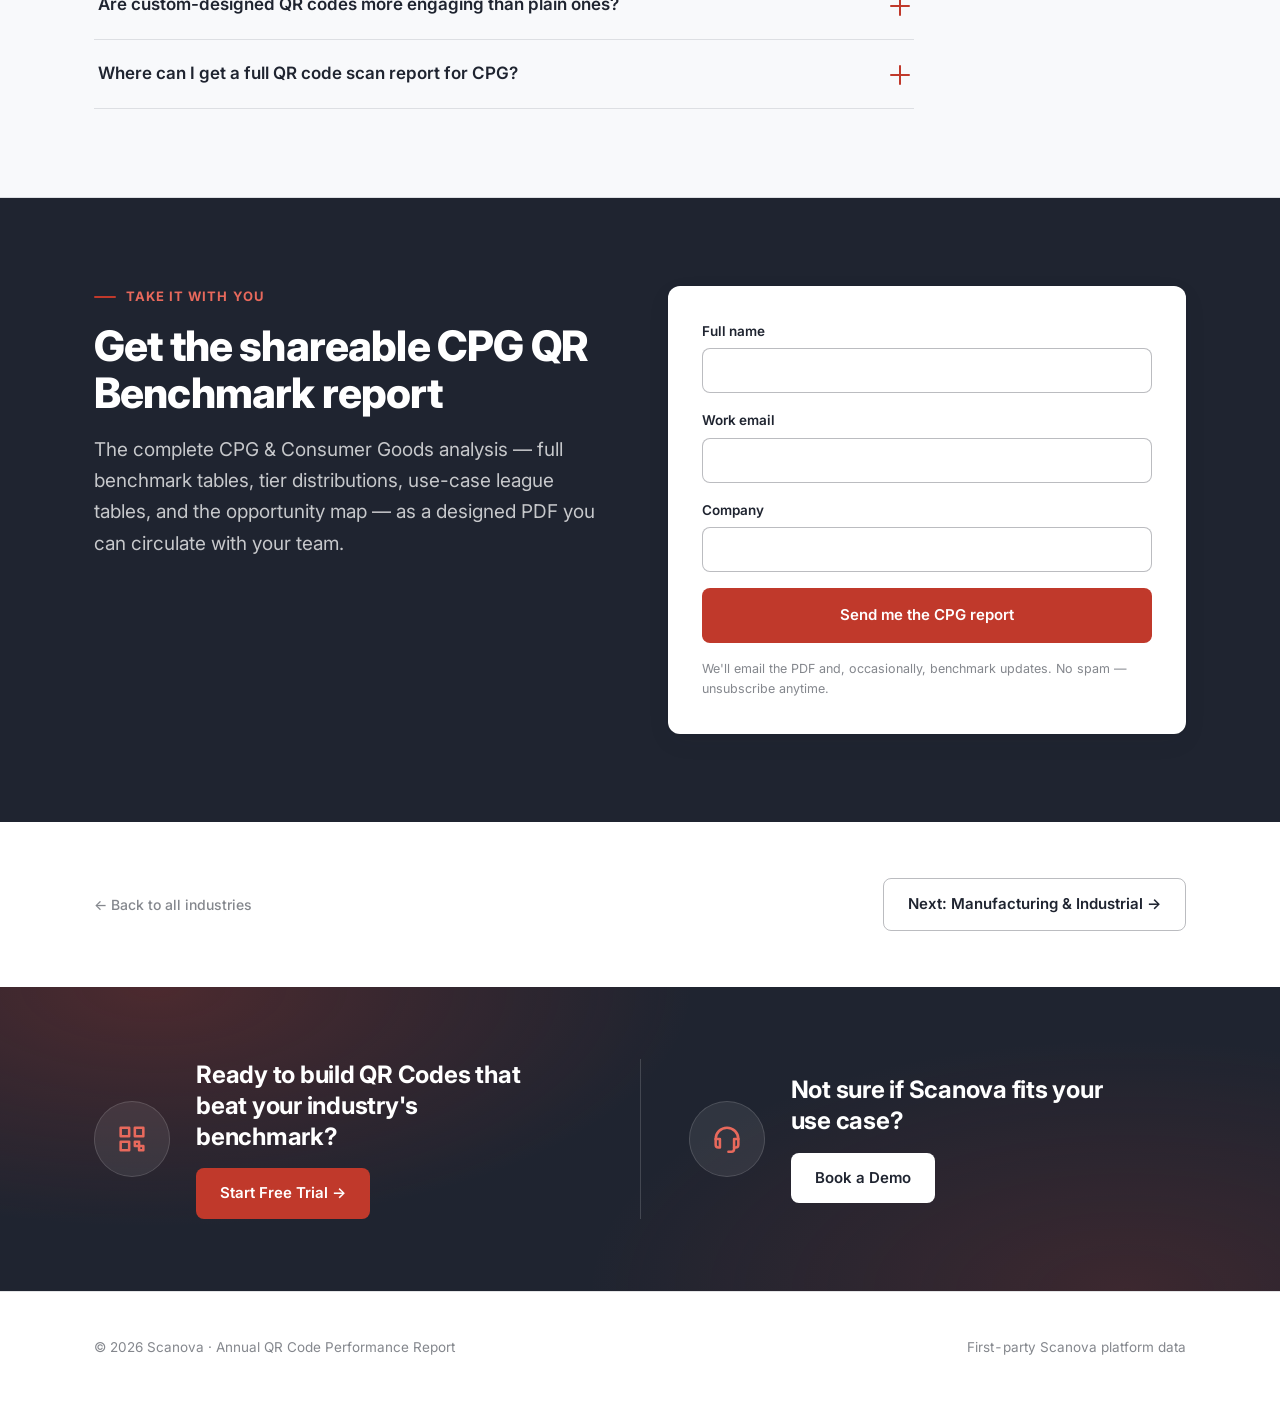
==== commit e81796d1: "Apply colleague's SEO title rewrites across hub and industry pages Updates the hub's 4 section H2s a" ====
--- a/Annual Report/industry.html
+++ b/Annual Report/industry.html
@@ -68,7 +68,7 @@
 <section class="tight band" id="benchmarks">
   <div class="wrap">
     <p class="eyebrow">Chapter 01 · Scan benchmarks</p>
-    <h2 style="max-width:22ch">The number to measure yourself against</h2>
+    <h2 style="max-width:26ch" id="ch01-title"></h2>
     <p class="lede" id="b-lede"></p>
 
     <div class="instrument reveal">
@@ -137,7 +137,7 @@
 <section class="tight band" id="who-wins">
   <div class="wrap">
     <p class="eyebrow">Chapter 03 · Who wins</p>
-    <h2 style="max-width:22ch" id="w-title">Performance by plan and by tenure</h2>
+    <h2 style="max-width:22ch" id="w-title">QR Code Performance by Account Plan and Customer Tenure</h2>
     <div class="two-col" style="margin-top:36px">
       <div class="reveal">
         <h3>Mean scans per active code, by plan tier</h3>
@@ -158,7 +158,7 @@
 <section id="portfolio">
   <div class="wrap">
     <p class="eyebrow">Chapter 04 · What's being scanned</p>
-    <h2 style="max-width:22ch">Inside the portfolio</h2>
+    <h2 style="max-width:26ch" id="ch04-title"></h2>
     <p class="lede" id="portfolio-intro"></p>
 
     <div class="reveal portfolio-bars" style="margin-top:36px">
@@ -197,7 +197,7 @@
 <section class="tight band" id="use-cases">
   <div class="wrap">
     <p class="eyebrow">Chapter 05 · Use-case intelligence</p>
-    <h2 style="max-width:24ch">What's deployed — and what actually performs</h2>
+    <h2 style="max-width:28ch" id="ch05-title"></h2>
     <p class="lede" id="uc-intro"></p>
     <div class="tbl-scroll reveal">
       <table class="tbl" id="uc-table">
@@ -221,7 +221,7 @@
 <section id="opportunities">
   <div class="wrap">
     <p class="eyebrow">Chapter 06 · The opportunity map</p>
-    <h2 style="max-width:24ch">High-performing use cases your peers haven't touched</h2>
+    <h2 style="max-width:28ch" id="ch06-title"></h2>
     <p class="lede" id="opp-intro"></p>
     <div class="cards" id="opp-cards"></div>
   </div>
@@ -251,7 +251,7 @@
 <section class="band-ink" id="get-report">
   <div class="wrap lead">
     <div>
-      <p class="eyebrow">The full report</p>
+      <p class="eyebrow">Take it with you</p>
       <h2 style="max-width:18ch" id="g-title"></h2>
       <p class="lede" id="g-body"></p>
     </div>
@@ -402,6 +402,7 @@
 },{threshold:.25});
 
 /* ---------- 01 benchmarks ---------- */
+document.getElementById("ch01-title").textContent = D.ch01Title;
 document.getElementById("b-lede").innerHTML =
   `What does a good ${D.shortName} code look like? Typical is <strong>${fmt(D.medianActive)} scans</strong>. Average is <strong>${fmt(D.meanActive)}</strong>. The record is <strong>${fmt(D.maxCode)}</strong> — and that gap is the story.`;
 
@@ -445,7 +446,7 @@
 document.getElementById("ab-note").textContent = D.accountNote;
 
 /* ---------- 02 concentration ---------- */
-document.getElementById("c-title").textContent = "A few codes carry the industry";
+document.getElementById("c-title").textContent = D.ch02Title;
 document.getElementById("c-body").textContent = D.concentrationBody;
 document.getElementById("c-codes").textContent = D.concPctCodes + "%";
 document.getElementById("c-eq").textContent = `of codes generate ${D.concPctScans}% of all ${D.shortName} scans`;
@@ -479,6 +480,7 @@
 document.getElementById("tenure-callout").innerHTML = `<strong>The tenure story:</strong> ${D.tenureInsight}`;
 
 /* ---------- 04 portfolio ---------- */
+document.getElementById("ch04-title").textContent = D.ch04Title;
 (function(){
   const el = document.getElementById("cat-bars");
   const rows = D.categories;
@@ -505,6 +507,7 @@
 document.getElementById("age-story").textContent = D.longevity.story;
 
 /* ---------- 05 use cases ---------- */
+document.getElementById("ch05-title").textContent = D.ch05Title;
 document.getElementById("uc-intro").textContent = D.useCaseIntro;
 (function(){
   const tbody = document.querySelector("#uc-table tbody");
@@ -523,6 +526,7 @@
 })();
 
 /* ---------- 06 opportunities ---------- */
+document.getElementById("ch06-title").textContent = D.ch06Title;
 document.getElementById("opp-intro").textContent = D.opportunityIntro;
 (function(){
   const wrap = document.getElementById("opp-cards");
@@ -622,7 +626,7 @@
 })();
 
 /* ---------- get report ---------- */
-document.getElementById("g-title").textContent = "The " + D.shortName + " benchmark report";
+document.getElementById("g-title").textContent = D.reportHeading;
 document.getElementById("g-body").textContent =
   `The complete ${D.name} analysis — full benchmark tables, tier distributions, use-case league tables, and the opportunity map — as a designed PDF you can circulate with your team.`;
 document.getElementById("lf-industry").value = key;
